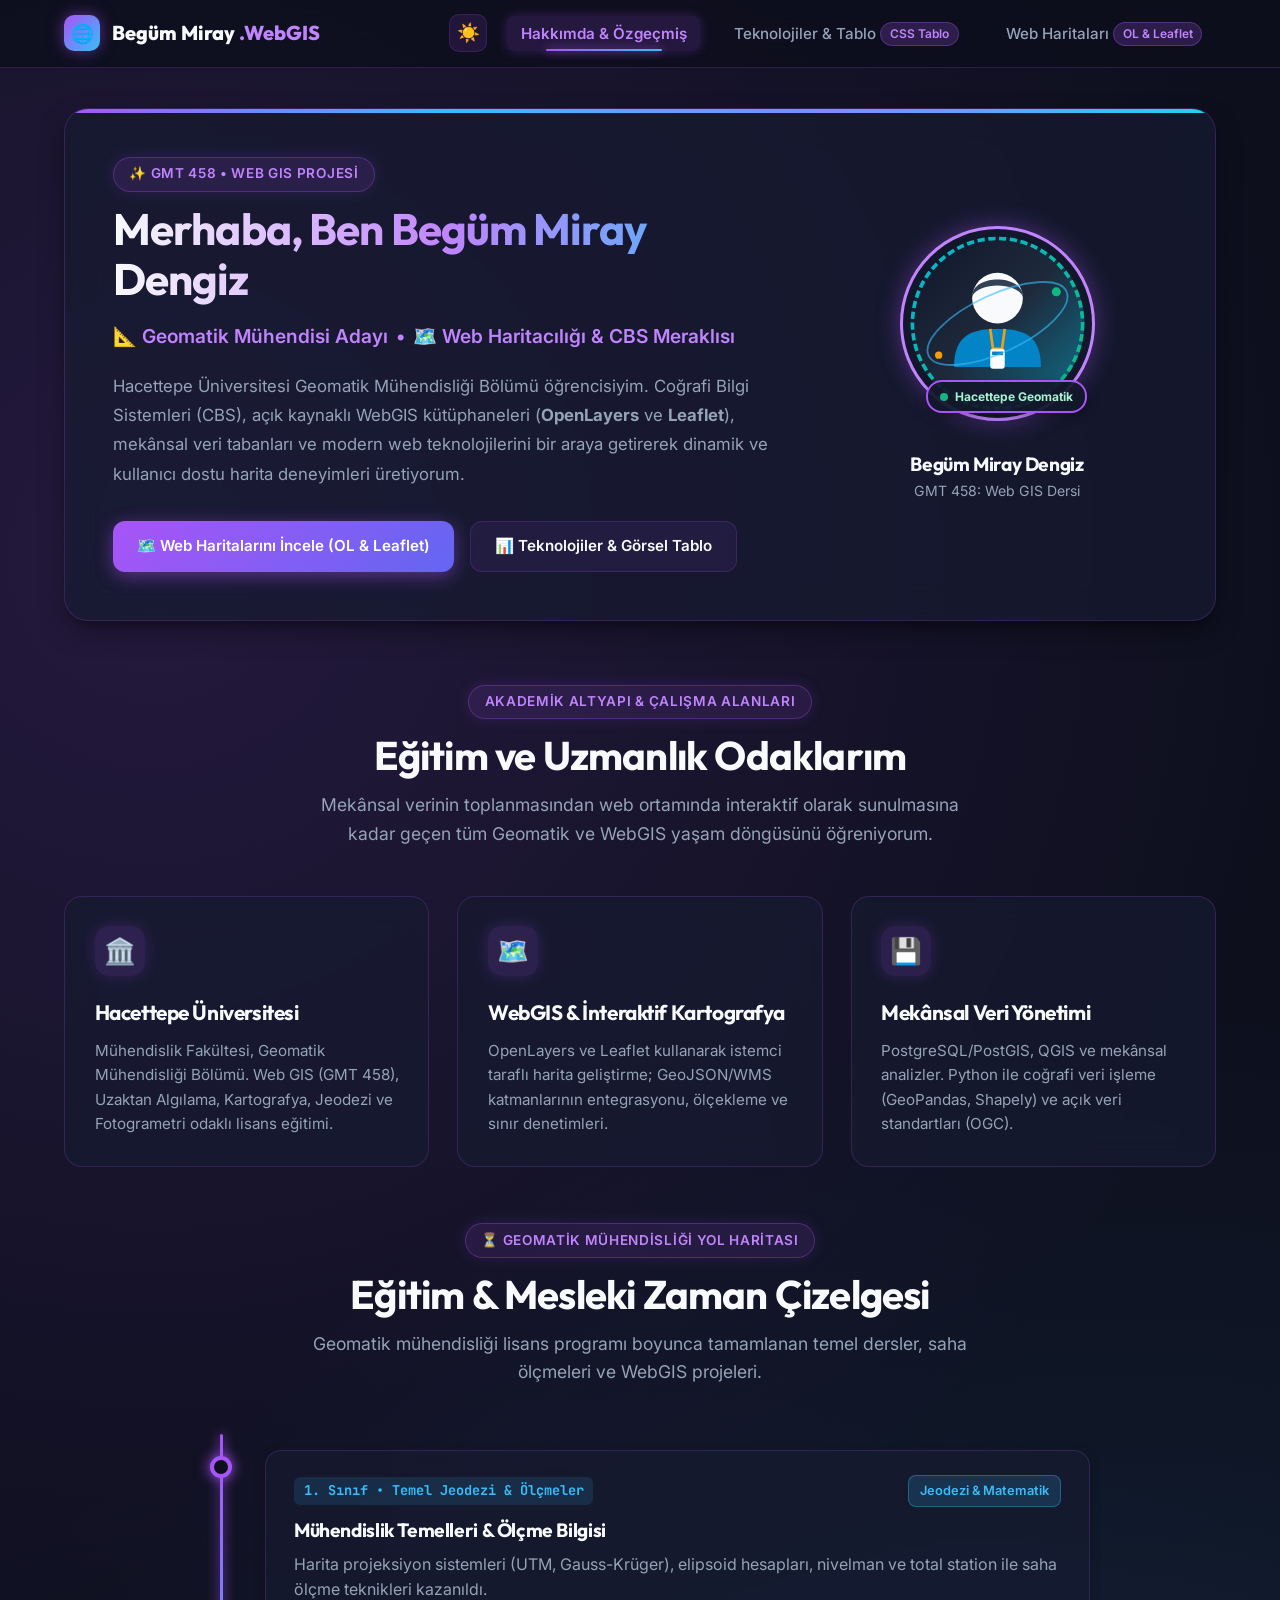
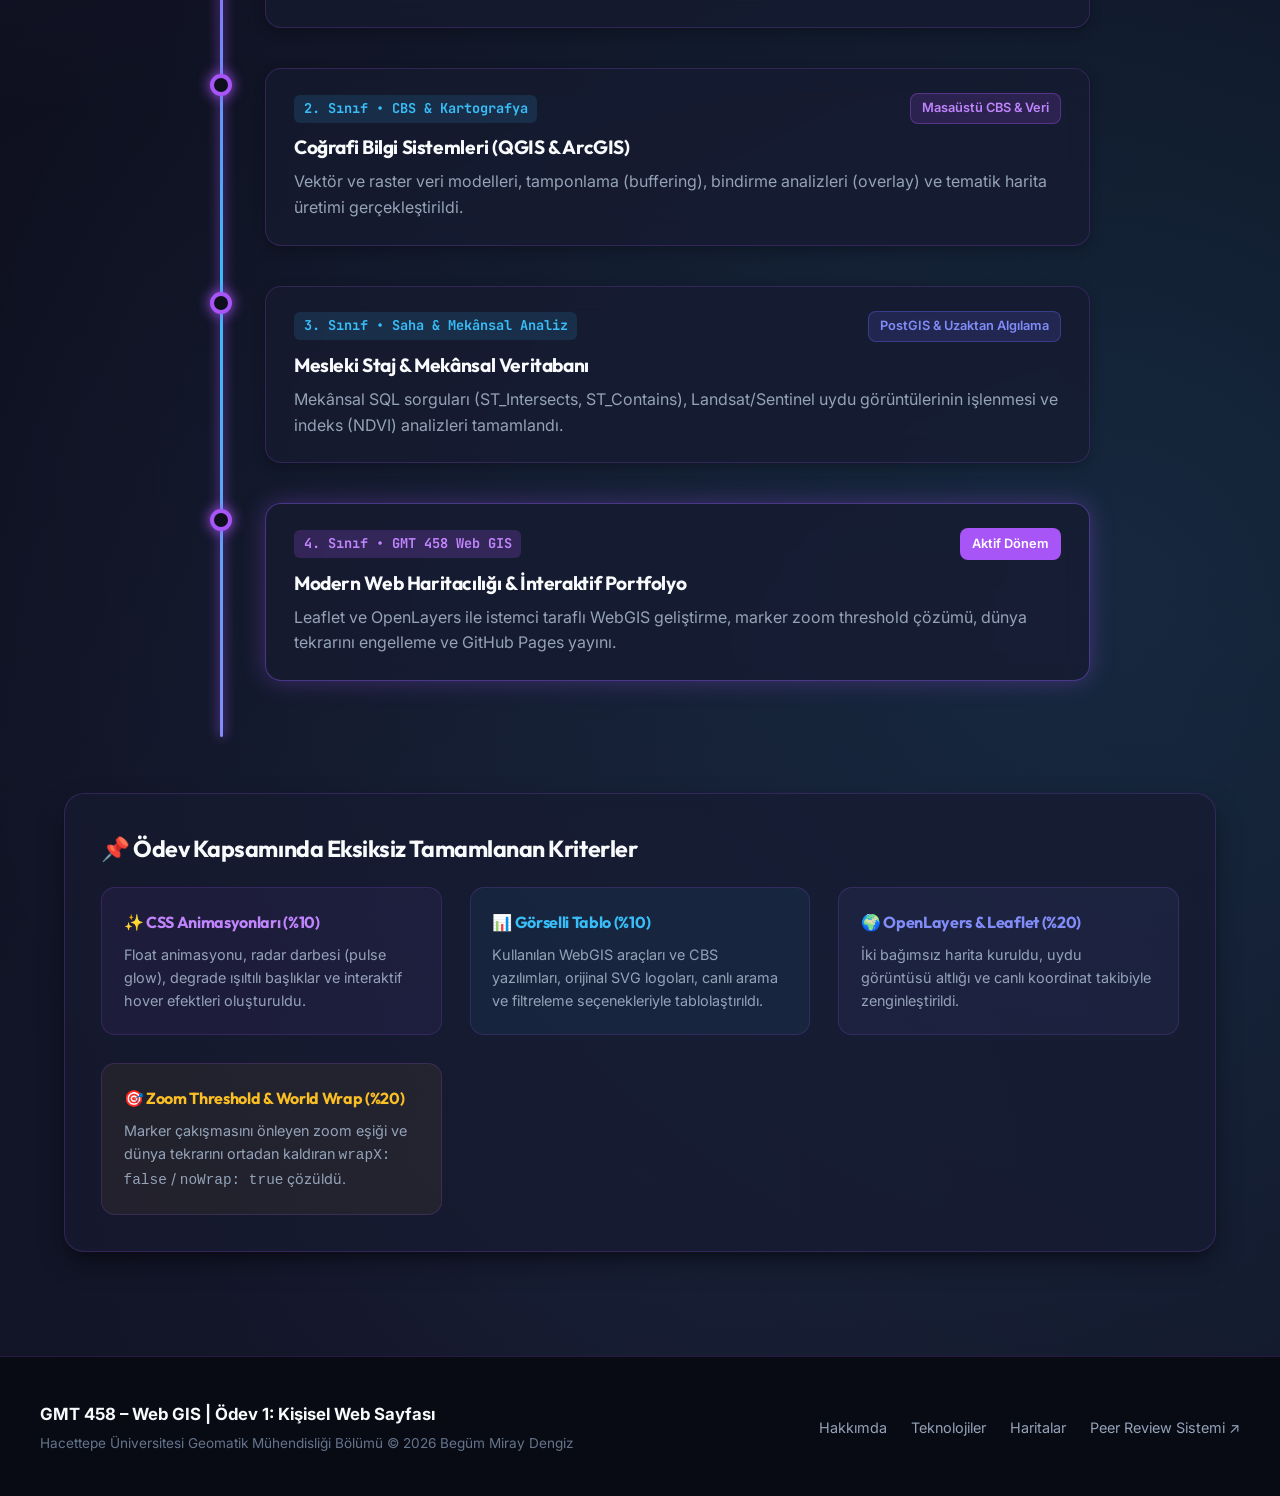
==== index.html @ be4db792 "feat: initialize WebGIS portfolio with personal background, Geomatics roadmap, and CSS design system" ====
<!DOCTYPE html>
<html lang="tr" data-theme="dark">
<head>
  <meta charset="UTF-8">
  <meta name="viewport" content="width=device-width, initial-scale=1.0">
  <title>Begüm Miray Dengiz | Web GIS & Geomatik Mühendisliği Portfolyosu</title>
  <meta name="description" content="GMT 458 Web GIS dersi için hazırlanmış kişisel web sayfası ve WebGIS portfolyosu. OpenLayers, Leaflet ve modern mekânsal teknolojiler.">
  <link rel="stylesheet" href="css/style.css">
  <link rel="icon" type="image/svg+xml" href="assets/images/avatar.svg">
</head>
<body>

  <!-- Site Navigation -->
  <header class="site-header">
    <div class="nav-container">
      <a href="index.html" class="brand-logo">
        <span class="brand-icon">🌐</span>
        <span>Begüm Miray <span style="color: var(--primary-light);">.WebGIS</span></span>
      </a>

      <div class="nav-right-cluster">
        <!-- Theme Toggle Button -->
        <button id="themeToggleBtn" class="theme-toggle-btn" aria-label="Temayı Değiştir" title="Temayı Değiştir">☀️</button>
        <button class="mobile-toggle" id="mobileToggle" aria-label="Menüyü Aç">☰</button>

        <ul class="nav-links" id="navLinks">
          <li><a href="index.html" class="nav-link active">Hakkımda & Özgeçmiş</a></li>
          <li><a href="technologies.html" class="nav-link">Teknolojiler & Tablo <span class="nav-badge">CSS Tablo</span></a></li>
          <li><a href="maps.html" class="nav-link">Web Haritaları <span class="nav-badge" style="background: rgba(168,85,247,0.2); color: var(--primary-light); border-color: rgba(168,85,247,0.35);">OL & Leaflet</span></a></li>
        </ul>
      </div>
    </div>
  </header>

  <!-- Main Content Area -->
  <main class="main-content">
    
    <!-- Hero Section (Background & Profile) -->
    <section class="hero-grid animate-fade-up">
      <div class="hero-text">
        <div class="section-badge">✨ GMT 458 • Web GIS Projesi</div>
        <h1 class="shimmer-text">Merhaba, Ben Begüm Miray Dengiz</h1>
        <div class="hero-role">
          <span>📐 Geomatik Mühendisi Adayı</span>
          <span>•</span>
          <span>🗺️ Web Haritacılığı & CBS Meraklısı</span>
        </div>
        <p class="hero-bio">
          Hacettepe Üniversitesi Geomatik Mühendisliği Bölümü öğrencisiyim. Coğrafi Bilgi Sistemleri (CBS), 
          açık kaynaklı WebGIS kütüphaneleri (<strong>OpenLayers</strong> ve <strong>Leaflet</strong>), mekânsal veri tabanları 
          ve modern web teknolojilerini bir araya getirerek dinamik ve kullanıcı dostu harita deneyimleri üretiyorum.
        </p>

        <div class="hero-actions">
          <a href="maps.html" class="btn btn-primary">
            <span>🗺️ Web Haritalarını İncele (OL & Leaflet)</span>
          </a>
          <a href="technologies.html" class="btn btn-secondary">
            <span>📊 Teknolojiler & Görsel Tablo</span>
          </a>
        </div>
      </div>

      <!-- Avatar with CSS animation glow -->
      <div class="hero-avatar-card">
        <div class="avatar-wrapper animate-float">
          <img src="assets/images/avatar.svg" alt="Begüm Miray Dengiz Avatar" class="avatar-img animate-pulse-glow">
          <div class="avatar-status-badge">
            <span class="status-dot"></span>
            <span>Hacettepe Geomatik</span>
          </div>
        </div>
        <h3 style="font-size: 1.2rem; margin-top: 0.5rem;">Begüm Miray Dengiz</h3>
        <p style="font-size: 0.88rem; color: var(--text-muted);">GMT 458: Web GIS Dersi</p>
      </div>
    </section>

    <!-- Education & Academic Background Section -->
    <section class="section-header">
      <div class="section-badge">Akademik Altyapı & Çalışma Alanları</div>
      <h2 class="section-title">Eğitim ve Uzmanlık Odaklarım</h2>
      <p class="section-desc">
        Mekânsal verinin toplanmasından web ortamında interaktif olarak sunulmasına kadar geçen tüm Geomatik ve WebGIS yaşam döngüsünü öğreniyorum.
      </p>
    </section>

    <div class="cards-grid">
      <article class="info-card">
        <div class="card-icon-box">🏛️</div>
        <h3>Hacettepe Üniversitesi</h3>
        <p>
          Mühendislik Fakültesi, Geomatik Mühendisliği Bölümü. Web GIS (GMT 458), Uzaktan Algılama, Kartografya, Jeodezi ve Fotogrametri odaklı lisans eğitimi.
        </p>
      </article>

      <article class="info-card">
        <div class="card-icon-box">🗺️</div>
        <h3>WebGIS & İnteraktif Kartografya</h3>
        <p>
          OpenLayers ve Leaflet kullanarak istemci taraflı harita geliştirme; GeoJSON/WMS katmanlarının entegrasyonu, ölçekleme ve sınır denetimleri.
        </p>
      </article>

      <article class="info-card">
        <div class="card-icon-box">💾</div>
        <h3>Mekânsal Veri Yönetimi</h3>
        <p>
          PostgreSQL/PostGIS, QGIS ve mekânsal analizler. Python ile coğrafi veri işleme (GeoPandas, Shapely) ve açık veri standartları (OGC).
        </p>
      </article>
    </div>

    <!-- GEOMATICS EDUCATION TIMELINE -->
    <section class="timeline-section">
      <div class="section-header">
        <div class="section-badge">⏳ Geomatik Mühendisliği Yol Haritası</div>
        <h2 class="section-title">Eğitim & Mesleki Zaman Çizelgesi</h2>
        <p class="section-desc">
          Geomatik mühendisliği lisans programı boyunca tamamlanan temel dersler, saha ölçmeleri ve WebGIS projeleri.
        </p>
      </div>

      <div class="timeline-container">
        
        <!-- Timeline Item 1 -->
        <div class="timeline-item">
          <div class="timeline-dot"></div>
          <div class="timeline-card">
            <div class="timeline-meta">
              <span class="timeline-year">1. Sınıf • Temel Jeodezi & Ölçmeler</span>
              <span class="table-badge badge-desktop">Jeodezi & Matematik</span>
            </div>
            <h3 class="timeline-title">Mühendislik Temelleri & Ölçme Bilgisi</h3>
            <p>
              Harita projeksiyon sistemleri (UTM, Gauss-Krüger), elipsoid hesapları, nivelman ve total station ile saha ölçme teknikleri kazanıldı.
            </p>
          </div>
        </div>

        <!-- Timeline Item 2 -->
        <div class="timeline-item">
          <div class="timeline-dot"></div>
          <div class="timeline-card">
            <div class="timeline-meta">
              <span class="timeline-year">2. Sınıf • CBS & Kartografya</span>
              <span class="table-badge badge-webgis">Masaüstü CBS & Veri</span>
            </div>
            <h3 class="timeline-title">Coğrafi Bilgi Sistemleri (QGIS & ArcGIS)</h3>
            <p>
              Vektör ve raster veri modelleri, tamponlama (buffering), bindirme analizleri (overlay) ve tematik harita üretimi gerçekleştirildi.
            </p>
          </div>
        </div>

        <!-- Timeline Item 3 -->
        <div class="timeline-item">
          <div class="timeline-dot"></div>
          <div class="timeline-card">
            <div class="timeline-meta">
              <span class="timeline-year">3. Sınıf • Saha & Mekânsal Analiz</span>
              <span class="table-badge badge-spatial-db">PostGIS & Uzaktan Algılama</span>
            </div>
            <h3 class="timeline-title">Mesleki Staj & Mekânsal Veritabanı</h3>
            <p>
              Mekânsal SQL sorguları (ST_Intersects, ST_Contains), Landsat/Sentinel uydu görüntülerinin işlenmesi ve indeks (NDVI) analizleri tamamlandı.
            </p>
          </div>
        </div>

        <!-- Timeline Item 4 -->
        <div class="timeline-item">
          <div class="timeline-dot"></div>
          <div class="timeline-card" style="border-color: var(--border-glow); box-shadow: var(--shadow-glow);">
            <div class="timeline-meta">
              <span class="timeline-year" style="color: var(--primary-light); background: rgba(168,85,247,0.2);">4. Sınıf • GMT 458 Web GIS</span>
              <span class="table-badge badge-webgis" style="background: var(--primary); color: #fff;">Aktif Dönem</span>
            </div>
            <h3 class="timeline-title">Modern Web Haritacılığı & İnteraktif Portfolyo</h3>
            <p>
              Leaflet ve OpenLayers ile istemci taraflı WebGIS geliştirme, marker zoom threshold çözümü, dünya tekrarını engelleme ve GitHub Pages yayını.
            </p>
          </div>
        </div>

      </div>
    </section>

    <!-- Highlights & Assignment Objectives Summary -->
    <section class="table-container" style="padding: 2.25rem;">
      <h3 style="font-size: 1.45rem; margin-bottom: 1.25rem; color: var(--text-main);">📌 Ödev Kapsamında Eksiksiz Tamamlanan Kriterler</h3>
      <div class="cards-grid" style="margin-bottom: 0;">
        <div style="background: rgba(168,85,247,0.06); padding: 1.35rem; border-radius: 14px; border: 1px solid var(--border-color);">
          <h4 style="color: var(--primary-light); margin-bottom: 0.5rem;">✨ CSS Animasyonları (%10)</h4>
          <p style="font-size: 0.9rem;">
            Float animasyonu, radar darbesi (pulse glow), degrade ışıltılı başlıklar ve interaktif hover efektleri oluşturuldu.
          </p>
        </div>
        <div style="background: rgba(56,189,248,0.06); padding: 1.35rem; border-radius: 14px; border: 1px solid var(--border-color);">
          <h4 style="color: var(--secondary); margin-bottom: 0.5rem;">📊 Görselli Tablo (%10)</h4>
          <p style="font-size: 0.9rem;">
            Kullanılan WebGIS araçları ve CBS yazılımları, orijinal SVG logoları, canlı arama ve filtreleme seçenekleriyle tablolaştırıldı.
          </p>
        </div>
        <div style="background: rgba(129,140,248,0.06); padding: 1.35rem; border-radius: 14px; border: 1px solid var(--border-color);">
          <h4 style="color: var(--accent); margin-bottom: 0.5rem;">🌍 OpenLayers & Leaflet (%20)</h4>
          <p style="font-size: 0.9rem;">
            İki bağımsız harita kuruldu, uydu görüntüsü altlığı ve canlı koordinat takibiyle zenginleştirildi.
          </p>
        </div>
        <div style="background: rgba(251,191,36,0.06); padding: 1.35rem; border-radius: 14px; border: 1px solid var(--border-color);">
          <h4 style="color: var(--warning); margin-bottom: 0.5rem;">🎯 Zoom Threshold & World Wrap (%20)</h4>
          <p style="font-size: 0.9rem;">
            Marker çakışmasını önleyen zoom eşiği ve dünya tekrarını ortadan kaldıran <code>wrapX: false</code> / <code>noWrap: true</code> çözüldü.
          </p>
        </div>
      </div>
    </section>

  </main>

  <!-- Site Footer -->
  <footer class="site-footer">
    <div class="footer-container">
      <div class="footer-left">
        <div class="footer-title">GMT 458 – Web GIS | Ödev 1: Kişisel Web Sayfası</div>
        <div class="footer-subtitle">Hacettepe Üniversitesi Geomatik Mühendisliği Bölümü © <span id="currentYear">2026</span> Begüm Miray Dengiz</div>
      </div>
      <ul class="footer-links">
        <li><a href="index.html">Hakkımda</a></li>
        <li><a href="technologies.html">Teknolojiler</a></li>
        <li><a href="maps.html">Haritalar</a></li>
        <li><a href="https://gmt458.hacettepe.edu.tr/" target="_blank" rel="noopener">Peer Review Sistemi ↗</a></li>
      </ul>
    </div>
  </footer>

  <script src="js/main.js"></script>
</body>
</html>
---- css/style.css ----
/* ==========================================================================
   GMT 458 - Web GIS Assignment 1: Personal Web Page
   Author: Begüm Miray Dengiz
   Theme: Vibrant Purple-Blue & Cyber Cartography (Light / Dark Theme)
   ========================================================================== */

@import url('https://fonts.googleapis.com/css2?family=Inter:wght@300;400;500;600;700&family=Outfit:wght@500;600;700;800&family=JetBrains+Mono:wght@400;500&display=swap');

:root {
  /* Default: Dark Theme with Vibrant Purple & Electric Blue */
  --bg-primary: #0d0f1d;
  --bg-secondary: #13172b;
  --bg-card: rgba(23, 27, 49, 0.72);
  --bg-card-hover: rgba(33, 40, 71, 0.85);
  --border-color: rgba(168, 85, 247, 0.18);
  --border-glow: rgba(139, 92, 246, 0.45);

  /* Primary Brand: Violet & Electric Blue Palette */
  --primary: #a855f7;        /* Vibrant Purple/Violet */
  --primary-hover: #9333ea;
  --primary-light: #c084fc;
  --secondary: #38bdf8;      /* Electric Sky Blue */
  --secondary-hover: #0ea5e9;
  --accent: #818cf8;         /* Indigo */
  --accent-cyan: #22d3ee;    /* Cyan */
  --warning: #fbbf24;        /* Amber */
  --danger: #f87171;         /* Coral */

  /* Text Colors */
  --text-main: #f8fafc;
  --text-muted: #94a3b8;
  --text-subtle: #64748b;

  /* Typography */
  --font-heading: 'Outfit', sans-serif;
  --font-body: 'Inter', sans-serif;
  --font-mono: 'JetBrains Mono', monospace;

  /* Shadows & Glassmorphism */
  --shadow-sm: 0 4px 12px rgba(0, 0, 0, 0.25);
  --shadow-md: 0 12px 30px -5px rgba(0, 0, 0, 0.45), 0 8px 10px -6px rgba(0, 0, 0, 0.3);
  --shadow-glow: 0 0 25px rgba(168, 85, 247, 0.3);
  --shadow-blue-glow: 0 0 25px rgba(56, 189, 248, 0.25);
  --glass-bg: rgba(19, 23, 43, 0.75);
  --glass-border: 1px solid rgba(168, 85, 247, 0.2);

  /* Transitions */
  --transition-fast: 0.2s ease;
  --transition-normal: 0.3s ease;
}

/* Light Theme Mode */
[data-theme="light"] {
  --bg-primary: #f5f3ff;
  --bg-secondary: #ede9fe;
  --bg-card: rgba(255, 255, 255, 0.85);
  --bg-card-hover: rgba(255, 255, 255, 0.98);
  --border-color: rgba(139, 92, 246, 0.2);
  --border-glow: rgba(139, 92, 246, 0.5);

  --primary: #7c3aed;
  --primary-hover: #6d28d9;
  --primary-light: #8b5cf6;
  --secondary: #0284c7;
  --accent: #4f46e5;
  --accent-cyan: #0891b2;

  --text-main: #1e1b4b;
  --text-muted: #475569;
  --text-subtle: #64748b;

  --shadow-sm: 0 4px 12px rgba(124, 58, 237, 0.08);
  --shadow-md: 0 12px 30px -5px rgba(124, 58, 237, 0.12);
  --shadow-glow: 0 0 20px rgba(124, 58, 237, 0.2);
  --glass-bg: rgba(255, 255, 255, 0.85);
  --glass-border: 1px solid rgba(139, 92, 246, 0.25);
}

/* Base Resets */
*, *::before, *::after {
  box-sizing: border-box;
  margin: 0;
  padding: 0;
}

html {
  scroll-behavior: smooth;
  font-size: 16px;
}

body {
  font-family: var(--font-body);
  background-color: var(--bg-primary);
  color: var(--text-main);
  line-height: 1.6;
  min-height: 100vh;
  display: flex;
  flex-direction: column;
  overflow-x: hidden;
  background-image: 
    radial-gradient(circle at 12% 18%, rgba(168, 85, 247, 0.15) 0%, transparent 42%),
    radial-gradient(circle at 88% 70%, rgba(56, 189, 248, 0.12) 0%, transparent 48%),
    radial-gradient(circle at 50% 90%, rgba(129, 140, 248, 0.08) 0%, transparent 50%);
  transition: background-color var(--transition-normal), color var(--transition-normal);
}

/* Typography Defaults */
h1, h2, h3, h4, h5, h6 {
  font-family: var(--font-heading);
  font-weight: 700;
  color: var(--text-main);
  letter-spacing: -0.02em;
}

p {
  color: var(--text-muted);
}

a {
  color: var(--primary);
  text-decoration: none;
  transition: color var(--transition-fast);
}

a:hover {
  color: var(--secondary);
}

/* ==========================================================================
   CSS ANIMATIONS (%10 Requirement)
   ========================================================================== */

@keyframes pulseGlow {
  0% {
    box-shadow: 0 0 0 0 rgba(168, 85, 247, 0.6);
  }
  70% {
    box-shadow: 0 0 0 18px rgba(168, 85, 247, 0);
  }
  100% {
    box-shadow: 0 0 0 0 rgba(168, 85, 247, 0);
  }
}

@keyframes floatSlow {
  0%, 100% {
    transform: translateY(0px) rotate(0deg);
  }
  50% {
    transform: translateY(-8px) rotate(0.5deg);
  }
}

@keyframes slideInUp {
  from {
    opacity: 0;
    transform: translateY(24px);
  }
  to {
    opacity: 1;
    transform: translateY(0);
  }
}

@keyframes shimmer {
  0% {
    background-position: -200% 0;
  }
  100% {
    background-position: 200% 0;
  }
}

@keyframes beaconPulse {
  0% {
    transform: scale(0.95);
    opacity: 0.95;
  }
  50% {
    transform: scale(1.2);
    opacity: 0.4;
  }
  100% {
    transform: scale(0.95);
    opacity: 0.95;
  }
}

@keyframes gradientShift {
  0% {
    background-position: 0% 50%;
  }
  50% {
    background-position: 100% 50%;
  }
  100% {
    background-position: 0% 50%;
  }
}

/* Animation Helper Classes */
.animate-float {
  animation: floatSlow 4.5s ease-in-out infinite;
}

.animate-pulse-glow {
  animation: pulseGlow 2.8s infinite;
}

.animate-fade-up {
  animation: slideInUp 0.7s cubic-bezier(0.16, 1, 0.3, 1) forwards;
}

.shimmer-text {
  background: linear-gradient(90deg, #f8fafc 0%, #c084fc 25%, #38bdf8 50%, #f8fafc 100%);
  background-size: 200% auto;
  color: transparent;
  -webkit-background-clip: text;
  background-clip: text;
  animation: shimmer 6s linear infinite;
}

[data-theme="light"] .shimmer-text {
  background: linear-gradient(90deg, #1e1b4b 0%, #7c3aed 35%, #0284c7 65%, #1e1b4b 100%);
  background-size: 200% auto;
  color: transparent;
  -webkit-background-clip: text;
  background-clip: text;
}

/* ==========================================================================
   Header & Navigation
   ========================================================================== */

.site-header {
  position: sticky;
  top: 0;
  z-index: 1000;
  background: rgba(13, 15, 29, 0.85);
  backdrop-filter: blur(14px);
  -webkit-backdrop-filter: blur(14px);
  border-bottom: var(--glass-border);
  transition: background var(--transition-normal);
}

[data-theme="light"] .site-header {
  background: rgba(245, 243, 255, 0.88);
}

.nav-container {
  max-width: 1200px;
  margin: 0 auto;
  padding: 0.9rem 1.5rem;
  display: flex;
  justify-content: space-between;
  align-items: center;
}

.brand-logo {
  display: flex;
  align-items: center;
  gap: 0.75rem;
  font-family: var(--font-heading);
  font-size: 1.25rem;
  font-weight: 800;
  color: var(--text-main);
}

.brand-icon {
  width: 36px;
  height: 36px;
  background: linear-gradient(135deg, var(--primary), var(--secondary));
  border-radius: 10px;
  display: flex;
  align-items: center;
  justify-content: center;
  box-shadow: 0 0 16px rgba(168, 85, 247, 0.5);
  font-size: 1.15rem;
}

.nav-right-cluster {
  display: flex;
  align-items: center;
  gap: 1.25rem;
}

.nav-links {
  display: flex;
  list-style: none;
  gap: 1.25rem;
  align-items: center;
}

.nav-link {
  position: relative;
  font-weight: 500;
  font-size: 0.95rem;
  color: var(--text-muted);
  padding: 0.5rem 0.85rem;
  border-radius: 8px;
  transition: all var(--transition-fast);
}

.nav-link:hover {
  color: var(--text-main);
  background: rgba(168, 85, 247, 0.1);
}

.nav-link.active {
  color: var(--primary-light);
  font-weight: 600;
  background: rgba(168, 85, 247, 0.15);
  box-shadow: 0 0 12px rgba(168, 85, 247, 0.25);
}

.nav-link.active::after {
  content: '';
  position: absolute;
  bottom: 0;
  left: 20%;
  width: 60%;
  height: 2px;
  background: linear-gradient(90deg, var(--primary), var(--secondary));
  border-radius: 2px;
  box-shadow: 0 0 10px var(--primary);
}

.nav-badge {
  font-size: 0.75rem;
  background: rgba(168, 85, 247, 0.2);
  color: var(--primary-light);
  border: 1px solid rgba(168, 85, 247, 0.35);
  padding: 0.2rem 0.55rem;
  border-radius: 12px;
  font-weight: 600;
}

/* Theme Toggle Button (Sun / Moon) */
.theme-toggle-btn {
  background: rgba(168, 85, 247, 0.12);
  border: 1px solid var(--border-color);
  color: var(--primary-light);
  width: 38px;
  height: 38px;
  border-radius: 10px;
  display: flex;
  align-items: center;
  justify-content: center;
  cursor: pointer;
  font-size: 1.15rem;
  transition: all var(--transition-fast);
}

.theme-toggle-btn:hover {
  transform: rotate(20deg) scale(1.08);
  background: rgba(168, 85, 247, 0.25);
  box-shadow: 0 0 15px rgba(168, 85, 247, 0.4);
}

/* Mobile Menu Toggle */
.mobile-toggle {
  display: none;
  background: none;
  border: none;
  color: var(--text-main);
  font-size: 1.5rem;
  cursor: pointer;
}

/* ==========================================================================
   Layout & Container Components
   ========================================================================== */

.main-content {
  flex: 1;
  max-width: 1200px;
  width: 100%;
  margin: 0 auto;
  padding: 2.5rem 1.5rem 4rem;
}

.section-header {
  text-align: center;
  margin-bottom: 3rem;
}

.section-badge {
  display: inline-flex;
  align-items: center;
  gap: 0.5rem;
  background: rgba(168, 85, 247, 0.12);
  color: var(--primary-light);
  border: 1px solid rgba(168, 85, 247, 0.3);
  padding: 0.35rem 0.95rem;
  border-radius: 20px;
  font-size: 0.85rem;
  font-weight: 600;
  text-transform: uppercase;
  letter-spacing: 0.05em;
  margin-bottom: 0.75rem;
  box-shadow: 0 0 15px rgba(168, 85, 247, 0.15);
}

.section-title {
  font-size: 2.5rem;
  margin-bottom: 0.75rem;
  line-height: 1.2;
}

.section-desc {
  font-size: 1.1rem;
  max-width: 680px;
  margin: 0 auto;
  color: var(--text-muted);
}

/* ==========================================================================
   Hero Section (Index / Background)
   ========================================================================== */

.hero-grid {
  display: grid;
  grid-template-columns: 1fr 340px;
  gap: 3rem;
  align-items: center;
  margin-bottom: 4rem;
  background: var(--bg-card);
  backdrop-filter: blur(18px);
  -webkit-backdrop-filter: blur(18px);
  border: var(--glass-border);
  border-radius: 24px;
  padding: 3rem;
  box-shadow: var(--shadow-md);
  position: relative;
  overflow: hidden;
}

.hero-grid::before {
  content: '';
  position: absolute;
  top: 0;
  left: 0;
  right: 0;
  height: 4px;
  background: linear-gradient(90deg, var(--primary), var(--secondary), var(--accent), var(--accent-cyan));
}

.hero-text h1 {
  font-size: 2.75rem;
  line-height: 1.15;
  margin-bottom: 1rem;
}

.hero-role {
  font-size: 1.2rem;
  color: var(--primary-light);
  font-weight: 600;
  margin-bottom: 1.25rem;
  display: flex;
  align-items: center;
  gap: 0.5rem;
  flex-wrap: wrap;
}

.hero-bio {
  font-size: 1.05rem;
  line-height: 1.75;
  color: var(--text-muted);
  margin-bottom: 2rem;
}

.hero-actions {
  display: flex;
  gap: 1rem;
  flex-wrap: wrap;
}

.btn {
  display: inline-flex;
  align-items: center;
  gap: 0.5rem;
  padding: 0.75rem 1.5rem;
  border-radius: 12px;
  font-weight: 600;
  font-size: 0.95rem;
  cursor: pointer;
  transition: all var(--transition-normal);
  border: none;
}

.btn-primary {
  background: linear-gradient(135deg, var(--primary), #6366f1);
  color: #ffffff;
  box-shadow: 0 4px 18px rgba(168, 85, 247, 0.45);
}

.btn-primary:hover {
  transform: translateY(-2px);
  box-shadow: 0 6px 25px rgba(168, 85, 247, 0.65);
  color: #ffffff;
}

.btn-secondary {
  background: rgba(168, 85, 247, 0.08);
  color: var(--text-main);
  border: 1px solid var(--border-color);
}

.btn-secondary:hover {
  background: rgba(168, 85, 247, 0.18);
  color: var(--text-main);
  border-color: var(--primary);
  transform: translateY(-2px);
  box-shadow: 0 4px 15px rgba(168, 85, 247, 0.2);
}

.hero-avatar-card {
  text-align: center;
  display: flex;
  flex-direction: column;
  align-items: center;
  justify-content: center;
  position: relative;
}

.avatar-wrapper {
  position: relative;
  width: 195px;
  height: 195px;
  margin-bottom: 1.25rem;
}

.avatar-img {
  width: 100%;
  height: 100%;
  border-radius: 50%;
  object-fit: cover;
  border: 3px solid var(--primary-light);
  padding: 4px;
  background: var(--bg-secondary);
  box-shadow: 0 0 25px rgba(168, 85, 247, 0.4);
}

.avatar-status-badge {
  position: absolute;
  bottom: 8px;
  right: 8px;
  background: rgba(19, 23, 43, 0.92);
  color: #a7f3d0;
  border: 2px solid var(--primary);
  padding: 0.3rem 0.75rem;
  border-radius: 16px;
  font-size: 0.75rem;
  font-weight: 700;
  display: flex;
  align-items: center;
  gap: 0.4rem;
  box-shadow: 0 4px 12px rgba(0, 0, 0, 0.3);
}

.status-dot {
  width: 8px;
  height: 8px;
  background: #10b981;
  border-radius: 50%;
  animation: beaconPulse 2s infinite;
}

/* ==========================================================================
   GEOMATICS ROADMAP & TIMELINE COMPONENT
   ========================================================================== */

.timeline-section {
  margin: 3.5rem 0;
}

.timeline-container {
  position: relative;
  max-width: 900px;
  margin: 2.5rem auto 0;
  padding: 1rem 0;
}

.timeline-container::before {
  content: '';
  position: absolute;
  top: 0;
  bottom: 0;
  left: 30px;
  width: 3px;
  background: linear-gradient(180deg, var(--primary), var(--secondary), var(--accent));
  border-radius: 3px;
  box-shadow: 0 0 12px var(--primary);
}

.timeline-item {
  position: relative;
  padding-left: 75px;
  margin-bottom: 2.5rem;
  transition: transform var(--transition-fast);
}

.timeline-item:hover {
  transform: translateX(4px);
}

.timeline-dot {
  position: absolute;
  left: 20px;
  top: 6px;
  width: 22px;
  height: 22px;
  border-radius: 50%;
  background: var(--bg-primary);
  border: 4px solid var(--primary);
  box-shadow: 0 0 14px var(--primary);
  z-index: 2;
  transition: all var(--transition-fast);
}

.timeline-item:hover .timeline-dot {
  background: var(--secondary);
  border-color: var(--primary-light);
  transform: scale(1.2);
}

.timeline-card {
  background: var(--bg-card);
  backdrop-filter: blur(12px);
  border: var(--glass-border);
  border-radius: 16px;
  padding: 1.5rem 1.75rem;
  box-shadow: var(--shadow-sm);
  transition: all var(--transition-normal);
}

.timeline-card:hover {
  border-color: var(--border-glow);
  box-shadow: var(--shadow-glow);
}

.timeline-meta {
  display: flex;
  justify-content: space-between;
  align-items: center;
  flex-wrap: wrap;
  gap: 0.5rem;
  margin-bottom: 0.5rem;
}

.timeline-year {
  font-family: var(--font-mono);
  font-size: 0.85rem;
  color: var(--secondary);
  font-weight: 700;
  background: rgba(56, 189, 248, 0.12);
  padding: 0.2rem 0.6rem;
  border-radius: 6px;
}

.timeline-title {
  font-size: 1.2rem;
  color: var(--text-main);
  margin-bottom: 0.4rem;
}

/* ==========================================================================
   Feature & Information Cards
   ========================================================================== */

.cards-grid {
  display: grid;
  grid-template-columns: repeat(auto-fit, minmax(320px, 1fr));
  gap: 1.75rem;
  margin-bottom: 3rem;
}

.info-card {
  background: var(--bg-card);
  backdrop-filter: blur(14px);
  border: var(--glass-border);
  border-radius: 18px;
  padding: 1.85rem;
  transition: all var(--transition-normal);
  position: relative;
}

.info-card:hover {
  transform: translateY(-5px);
  border-color: var(--border-glow);
  box-shadow: var(--shadow-glow);
}

.card-icon-box {
  width: 50px;
  height: 50px;
  border-radius: 14px;
  background: rgba(168, 85, 247, 0.15);
  color: var(--primary-light);
  display: flex;
  align-items: center;
  justify-content: center;
  font-size: 1.6rem;
  margin-bottom: 1.25rem;
  box-shadow: 0 0 15px rgba(168, 85, 247, 0.2);
}

.info-card h3 {
  font-size: 1.3rem;
  margin-bottom: 0.6rem;
}

.info-card p {
  font-size: 0.95rem;
  color: var(--text-muted);
}

/* ==========================================================================
   TABULAR INFORMATION WITH IMAGES (%10 Requirement)
   ========================================================================== */

.table-toolbar {
  padding: 1.25rem 1.75rem;
  background: rgba(19, 23, 43, 0.92);
  border-bottom: var(--border-color);
  display: flex;
  justify-content: space-between;
  align-items: center;
  flex-wrap: wrap;
  gap: 1rem;
}

[data-theme="light"] .table-toolbar {
  background: rgba(237, 233, 254, 0.9);
}

.search-box-wrapper {
  position: relative;
  flex: 1;
  max-width: 320px;
  min-width: 220px;
}

.search-input {
  width: 100%;
  padding: 0.6rem 1rem 0.6rem 2.5rem;
  background: rgba(13, 15, 29, 0.8);
  border: 1px solid var(--border-color);
  border-radius: 10px;
  color: var(--text-main);
  font-family: var(--font-body);
  font-size: 0.9rem;
  outline: none;
  transition: all var(--transition-fast);
}

[data-theme="light"] .search-input {
  background: #ffffff;
}

.search-input:focus {
  border-color: var(--primary);
  box-shadow: 0 0 15px rgba(168, 85, 247, 0.3);
}

.search-icon-pos {
  position: absolute;
  left: 0.85rem;
  top: 50%;
  transform: translateY(-50%);
  color: var(--text-subtle);
  pointer-events: none;
}

.filter-pills-group {
  display: flex;
  gap: 0.5rem;
  flex-wrap: wrap;
}

.filter-btn {
  background: rgba(168, 85, 247, 0.08);
  border: 1px solid var(--border-color);
  color: var(--text-muted);
  padding: 0.4rem 0.85rem;
  border-radius: 8px;
  font-size: 0.82rem;
  font-weight: 600;
  cursor: pointer;
  transition: all var(--transition-fast);
}

.filter-btn:hover, .filter-btn.active {
  background: var(--primary);
  color: #ffffff;
  border-color: var(--primary);
  box-shadow: 0 0 12px rgba(168, 85, 247, 0.35);
}

.table-container {
  background: var(--bg-card);
  border: var(--glass-border);
  border-radius: 20px;
  overflow: hidden;
  box-shadow: var(--shadow-md);
  margin-bottom: 2.5rem;
}

.table-responsive {
  width: 100%;
  overflow-x: auto;
  -webkit-overflow-scrolling: touch;
}

.custom-table {
  width: 100%;
  border-collapse: collapse;
  text-align: left;
}

.custom-table th {
  background: rgba(13, 15, 29, 0.95);
  color: var(--text-main);
  font-family: var(--font-heading);
  font-weight: 600;
  font-size: 0.9rem;
  text-transform: uppercase;
  letter-spacing: 0.05em;
  padding: 1rem 1.5rem;
  border-bottom: 2px solid var(--border-color);
  white-space: nowrap;
}

[data-theme="light"] .custom-table th {
  background: #ede9fe;
}

.custom-table td {
  padding: 1.1rem 1.5rem;
  border-bottom: 1px solid var(--border-color);
  font-size: 0.95rem;
  vertical-align: middle;
  transition: background var(--transition-fast);
}

.custom-table tbody tr {
  transition: all var(--transition-fast);
}

.custom-table tbody tr:hover {
  background: rgba(168, 85, 247, 0.07);
}

.custom-table tbody tr:last-child td {
  border-bottom: none;
}

/* Table Item Cell (Image + Name) */
.table-item-cell {
  display: flex;
  align-items: center;
  gap: 1rem;
}

.table-logo-wrapper {
  width: 46px;
  height: 46px;
  min-width: 46px;
  border-radius: 12px;
  background: #181c33;
  display: flex;
  align-items: center;
  justify-content: center;
  padding: 5px;
  border: 1px solid var(--border-color);
  box-shadow: var(--shadow-sm);
  transition: transform var(--transition-fast);
}

[data-theme="light"] .table-logo-wrapper {
  background: #ffffff;
}

.custom-table tr:hover .table-logo-wrapper {
  transform: scale(1.12);
  border-color: var(--primary);
  box-shadow: 0 0 14px rgba(168, 85, 247, 0.45);
}

.table-logo {
  width: 100%;
  height: 100%;
  object-fit: contain;
}

.tech-name {
  font-weight: 600;
  color: var(--text-main);
  display: block;
}

.tech-desc {
  font-size: 0.8rem;
  color: var(--text-subtle);
}

/* Table Category Badges */
.table-badge {
  display: inline-block;
  padding: 0.28rem 0.7rem;
  border-radius: 8px;
  font-size: 0.8rem;
  font-weight: 600;
}

.badge-webgis {
  background: rgba(168, 85, 247, 0.16);
  color: var(--primary-light);
  border: 1px solid rgba(168, 85, 247, 0.35);
}

.badge-desktop {
  background: rgba(56, 189, 248, 0.16);
  color: var(--secondary);
  border: 1px solid rgba(56, 189, 248, 0.35);
}

.badge-spatial-db {
  background: rgba(99, 102, 241, 0.16);
  color: #818cf8;
  border: 1px solid rgba(99, 102, 241, 0.35);
}

.badge-dev {
  background: rgba(251, 191, 36, 0.16);
  color: var(--warning);
  border: 1px solid rgba(251, 191, 36, 0.35);
}

/* Progress bar inside table */
.proficiency-bar-bg {
  width: 100%;
  max-width: 140px;
  height: 8px;
  background: rgba(255, 255, 255, 0.1);
  border-radius: 4px;
  overflow: hidden;
  position: relative;
}

[data-theme="light"] .proficiency-bar-bg {
  background: rgba(0, 0, 0, 0.08);
}

.proficiency-fill {
  height: 100%;
  background: linear-gradient(90deg, var(--primary), var(--secondary));
  border-radius: 4px;
  transition: width 1s ease-in-out;
}

/* ==========================================================================
   WEB MAPS SECTION (Enhanced with Satellite & Coordinates Tracker)
   ========================================================================== */

.map-showcase-grid {
  display: grid;
  grid-template-columns: 1fr;
  gap: 3.5rem;
  margin-bottom: 3.5rem;
}

.map-card {
  background: var(--bg-card);
  backdrop-filter: blur(16px);
  border: var(--glass-border);
  border-radius: 22px;
  overflow: hidden;
  box-shadow: var(--shadow-md);
  display: flex;
  flex-direction: column;
}

.map-card-header {
  padding: 1.5rem 1.85rem;
  background: rgba(19, 23, 43, 0.95);
  border-bottom: var(--border-color);
  display: flex;
  justify-content: space-between;
  align-items: center;
  flex-wrap: wrap;
  gap: 1rem;
}

[data-theme="light"] .map-card-header {
  background: rgba(237, 233, 254, 0.95);
}

.map-title-group {
  display: flex;
  align-items: center;
  gap: 1rem;
}

.map-lib-icon {
  width: 44px;
  height: 44px;
  border-radius: 12px;
  background: #181c33;
  padding: 5px;
  border: 1px solid var(--border-color);
}

[data-theme="light"] .map-lib-icon {
  background: #ffffff;
}

.map-card-title {
  font-size: 1.35rem;
  margin-bottom: 0.2rem;
}

.map-card-subtitle {
  font-size: 0.85rem;
  color: var(--text-muted);
}

/* The actual map viewport container */
.map-canvas-container {
  position: relative;
  width: 100%;
}

.map-canvas {
  width: 100%;
  height: 480px;
  background: #0f1322;
  position: relative;
  z-index: 10;
}

/* Floating Live Coordinates Tracker Badge */
.map-coords-badge {
  position: absolute;
  bottom: 14px;
  right: 14px;
  z-index: 500;
  background: rgba(13, 15, 29, 0.88);
  backdrop-filter: blur(8px);
  border: 1px solid var(--border-color);
  border-radius: 10px;
  padding: 0.4rem 0.8rem;
  font-family: var(--font-mono);
  font-size: 0.78rem;
  color: var(--secondary);
  pointer-events: none;
  box-shadow: 0 4px 12px rgba(0, 0, 0, 0.4);
}

/* Base Layer Selector Ribbon */
.map-layer-selector-bar {
  padding: 0.75rem 1.75rem;
  background: rgba(13, 15, 29, 0.95);
  border-bottom: var(--border-color);
  display: flex;
  align-items: center;
  gap: 1rem;
  flex-wrap: wrap;
}

[data-theme="light"] .map-layer-selector-bar {
  background: #ede9fe;
}

.layer-select-label {
  font-size: 0.85rem;
  font-weight: 600;
  color: var(--text-muted);
  display: flex;
  align-items: center;
  gap: 0.35rem;
}

.layer-radio-group {
  display: flex;
  gap: 0.5rem;
  flex-wrap: wrap;
}

.layer-pill-btn {
  background: rgba(255, 255, 255, 0.05);
  border: 1px solid var(--border-color);
  color: var(--text-muted);
  padding: 0.35rem 0.8rem;
  border-radius: 8px;
  font-size: 0.8rem;
  font-weight: 600;
  cursor: pointer;
  transition: all var(--transition-fast);
}

.layer-pill-btn:hover, .layer-pill-btn.active {
  background: var(--primary);
  color: #ffffff;
  border-color: var(--primary);
  box-shadow: 0 0 10px rgba(168, 85, 247, 0.4);
}

/* Map Interactive Control & Issue Solution Panel */
.map-controls-panel {
  padding: 1.25rem 1.85rem;
  background: rgba(19, 23, 43, 0.9);
  border-top: var(--border-color);
  display: flex;
  flex-wrap: wrap;
  gap: 1.5rem;
  justify-content: space-between;
  align-items: center;
}

[data-theme="light"] .map-controls-panel {
  background: rgba(245, 243, 255, 0.9);
}

.issue-indicator-group {
  display: flex;
  flex-wrap: wrap;
  gap: 1.25rem;
  align-items: center;
}

.issue-pill {
  background: rgba(255, 255, 255, 0.04);
  border: 1px solid var(--border-color);
  padding: 0.5rem 0.95rem;
  border-radius: 12px;
  font-size: 0.85rem;
  display: flex;
  align-items: center;
  gap: 0.5rem;
}

[data-theme="light"] .issue-pill {
  background: rgba(255, 255, 255, 0.7);
}

.issue-label {
  font-weight: 600;
  color: var(--text-main);
}

.issue-val {
  font-family: var(--font-mono);
  font-weight: 600;
  color: var(--secondary);
}

.issue-status-badge {
  font-size: 0.75rem;
  padding: 0.25rem 0.6rem;
  border-radius: 8px;
  font-weight: 700;
  text-transform: uppercase;
}

.status-active {
  background: rgba(16, 185, 129, 0.2);
  color: #34d399;
  border: 1px solid rgba(16, 185, 129, 0.4);
}

.status-inactive {
  background: rgba(248, 113, 113, 0.2);
  color: #f87171;
  border: 1px solid rgba(248, 113, 113, 0.4);
}

/* Interactive Action Buttons for testing the issues */
.map-actions {
  display: flex;
  gap: 0.75rem;
  flex-wrap: wrap;
}

.btn-sm {
  padding: 0.55rem 0.95rem;
  font-size: 0.85rem;
  border-radius: 10px;
}

/* Explanation Box for Grader/Peer-Reviewers */
.solution-explanation-box {
  margin: 1.25rem 1.85rem 1.85rem;
  background: rgba(168, 85, 247, 0.06);
  border: 1px solid rgba(168, 85, 247, 0.25);
  border-radius: 14px;
  padding: 1.35rem 1.65rem;
}

.solution-explanation-box h4 {
  color: var(--primary-light);
  font-size: 1.05rem;
  margin-bottom: 0.6rem;
  display: flex;
  align-items: center;
  gap: 0.5rem;
}

.solution-explanation-box p {
  font-size: 0.9rem;
  line-height: 1.65;
  color: var(--text-muted);
}

.code-snippet {
  background: rgba(0, 0, 0, 0.45);
  padding: 0.15rem 0.45rem;
  border-radius: 6px;
  font-family: var(--font-mono);
  font-size: 0.82rem;
  color: var(--secondary);
  border: 1px solid rgba(255, 255, 255, 0.08);
}

[data-theme="light"] .code-snippet {
  background: rgba(124, 58, 237, 0.08);
  color: var(--primary);
  border-color: rgba(124, 58, 237, 0.2);
}

/* OpenLayers Custom Popup Overlay */
.ol-popup {
  position: absolute;
  background-color: rgba(19, 23, 43, 0.95);
  backdrop-filter: blur(10px);
  box-shadow: 0 4px 25px rgba(0, 0, 0, 0.6);
  padding: 1.1rem 1.35rem;
  border-radius: 14px;
  border: 1px solid var(--border-glow);
  bottom: 14px;
  left: -50px;
  min-width: 230px;
  z-index: 1000;
}

[data-theme="light"] .ol-popup {
  background-color: rgba(255, 255, 255, 0.96);
}

.ol-popup-closer {
  text-decoration: none;
  position: absolute;
  top: 8px;
  right: 12px;
  color: var(--text-muted);
  font-size: 1.15rem;
  font-weight: bold;
}

.ol-popup-closer:hover {
  color: var(--primary-light);
}

/* ==========================================================================
   Footer
   ========================================================================== */

.site-footer {
  background: #090b14;
  border-top: var(--glass-border);
  padding: 2.75rem 1.5rem;
  margin-top: auto;
  transition: background var(--transition-normal);
}

[data-theme="light"] .site-footer {
  background: #ede9fe;
}

.footer-container {
  max-width: 1200px;
  margin: 0 auto;
  display: flex;
  justify-content: space-between;
  align-items: center;
  flex-wrap: wrap;
  gap: 1.5rem;
}

.footer-left {
  display: flex;
  flex-direction: column;
  gap: 0.3rem;
}

.footer-title {
  font-weight: 700;
  color: var(--text-main);
  font-size: 1.05rem;
}

.footer-subtitle {
  font-size: 0.85rem;
  color: var(--text-subtle);
}

.footer-links {
  display: flex;
  gap: 1.5rem;
  list-style: none;
}

.footer-links a {
  color: var(--text-muted);
  font-size: 0.9rem;
  display: flex;
  align-items: center;
  gap: 0.4rem;
}

.footer-links a:hover {
  color: var(--primary-light);
}

/* ==========================================================================
   Responsive Media Queries
   ========================================================================== */

@media (max-width: 900px) {
  .hero-grid {
    grid-template-columns: 1fr;
    text-align: center;
    padding: 2.25rem 1.75rem;
  }

  .hero-actions {
    justify-content: center;
  }

  .hero-role {
    justify-content: center;
  }

  .map-controls-panel {
    flex-direction: column;
    align-items: flex-start;
  }

  .timeline-container::before {
    left: 20px;
  }

  .timeline-dot {
    left: 10px;
  }

  .timeline-item {
    padding-left: 50px;
  }
}

@media (max-width: 768px) {
  .nav-links {
    display: none;
    position: absolute;
    top: 100%;
    left: 0;
    right: 0;
    background: rgba(13, 15, 29, 0.98);
    flex-direction: column;
    padding: 1.5rem;
    border-bottom: var(--glass-border);
    gap: 1rem;
  }

  [data-theme="light"] .nav-links {
    background: rgba(245, 243, 255, 0.98);
  }

  .nav-links.nav-active {
    display: flex;
  }

  .mobile-toggle {
    display: block;
  }

  .section-title {
    font-size: 2rem;
  }

  .map-canvas {
    height: 390px;
  }
}
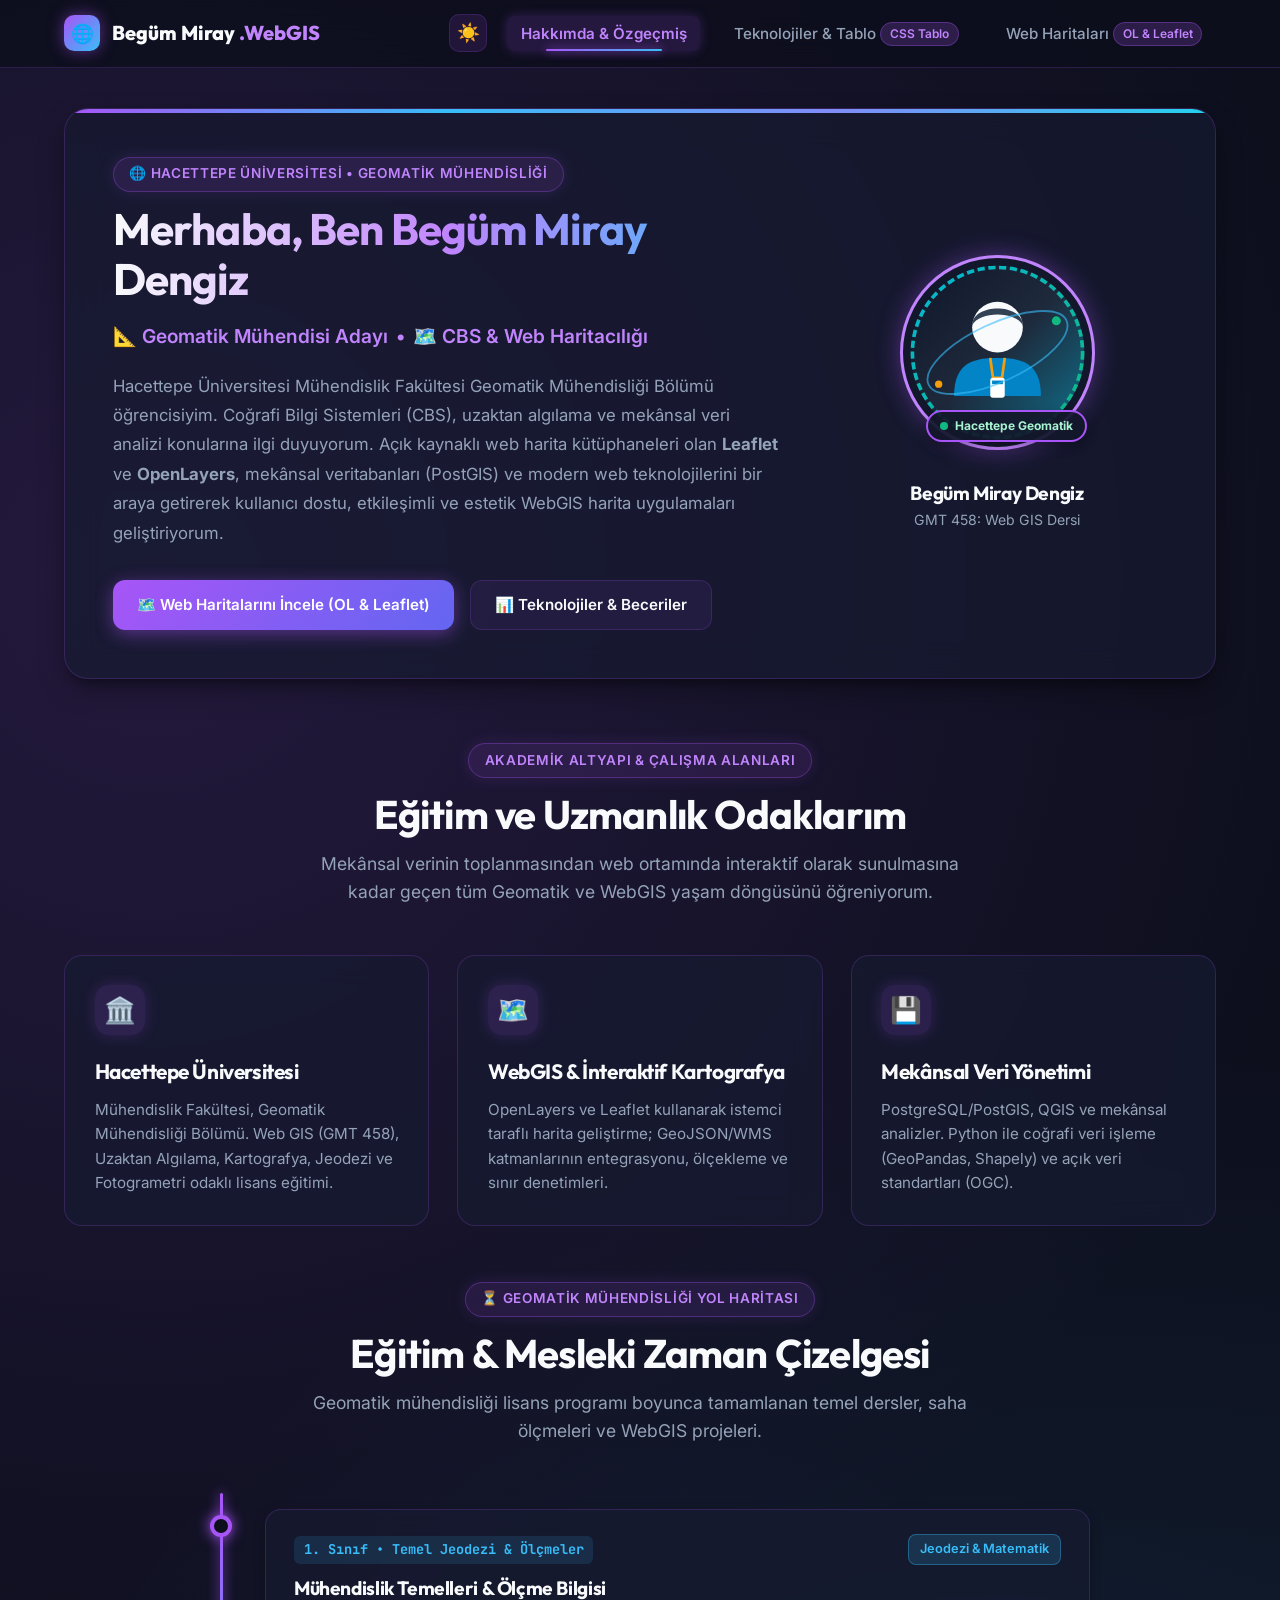
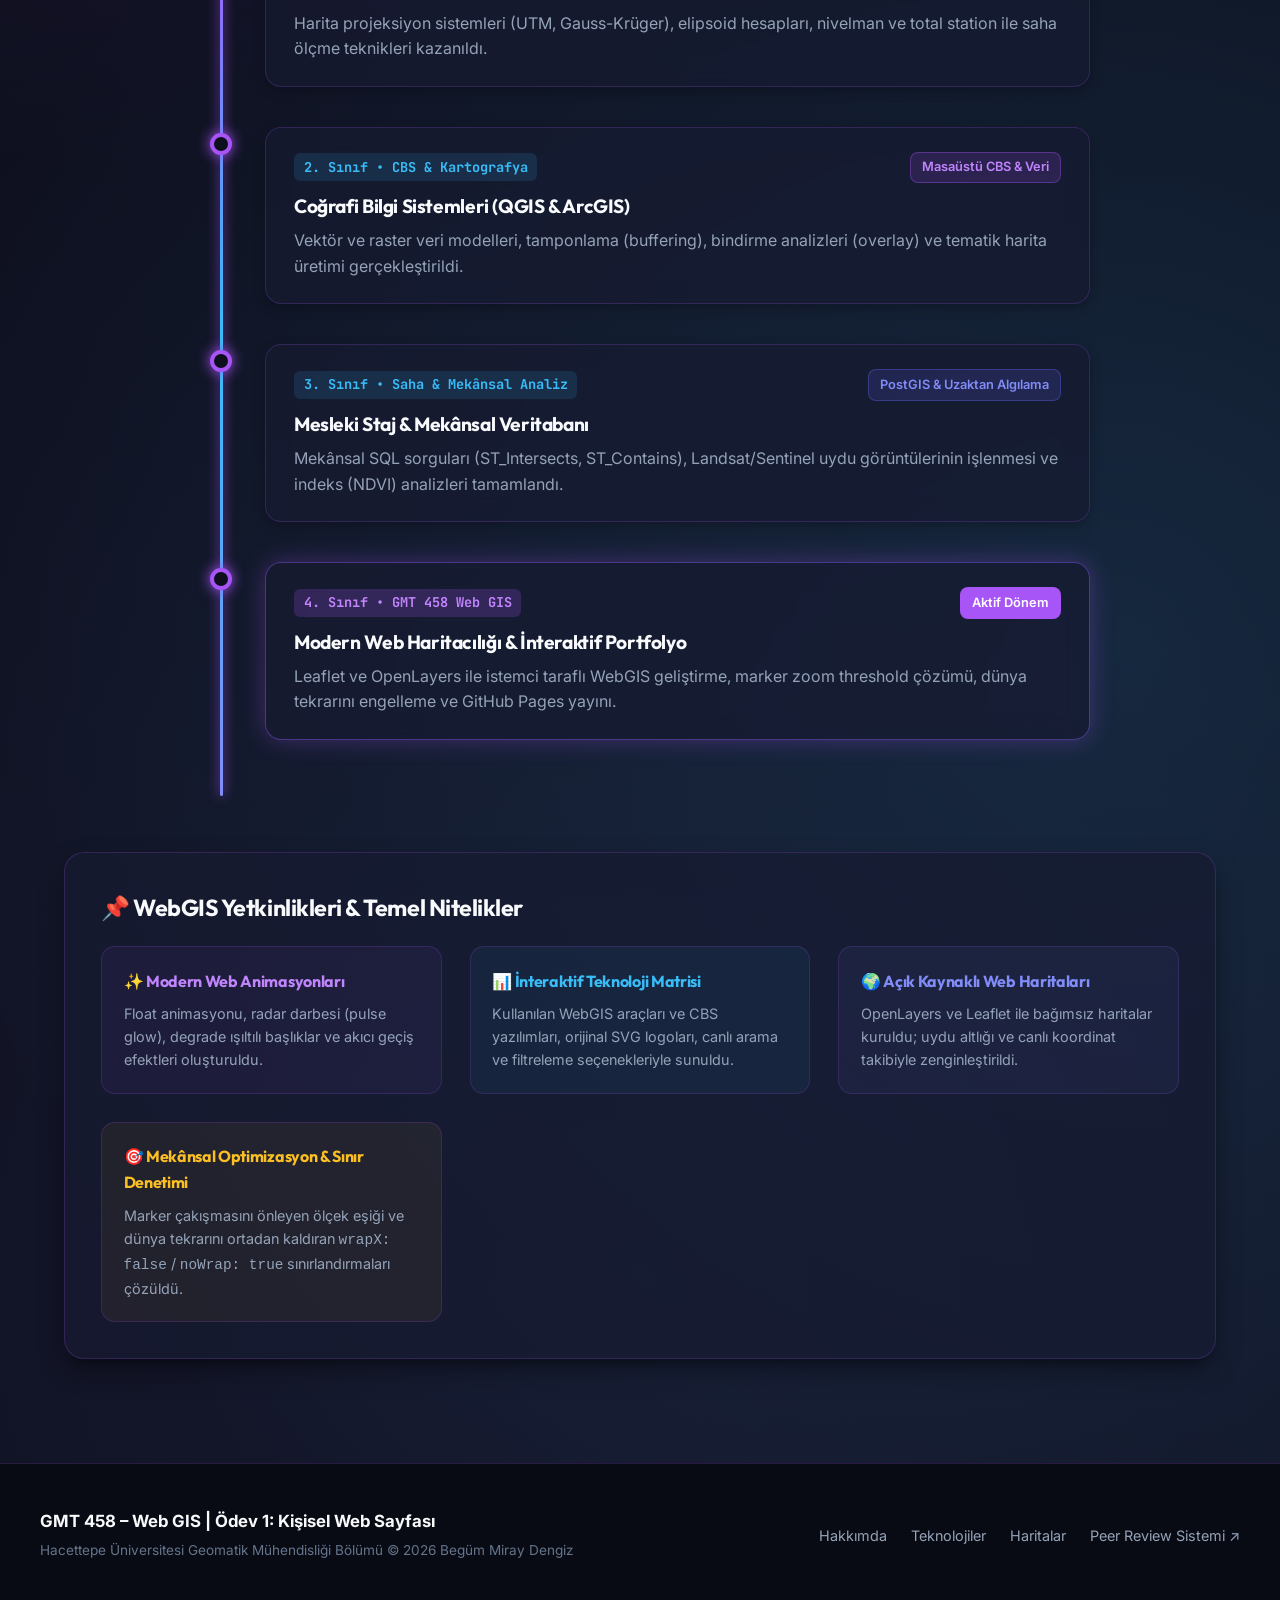
==== commit b7c8552b: "feat: add distance measurement ruler tool, refine biography, and polish UI copywriting - Implement i" ====
--- a/index.html
+++ b/index.html
@@ -38,17 +38,19 @@
     <!-- Hero Section (Background & Profile) -->
     <section class="hero-grid animate-fade-up">
       <div class="hero-text">
-        <div class="section-badge">✨ GMT 458 • Web GIS Projesi</div>
+        <div class="section-badge">🌐 Hacettepe Üniversitesi • Geomatik Mühendisliği</div>
         <h1 class="shimmer-text">Merhaba, Ben Begüm Miray Dengiz</h1>
         <div class="hero-role">
           <span>📐 Geomatik Mühendisi Adayı</span>
           <span>•</span>
-          <span>🗺️ Web Haritacılığı & CBS Meraklısı</span>
+          <span>🗺️ CBS & Web Haritacılığı</span>
         </div>
         <p class="hero-bio">
-          Hacettepe Üniversitesi Geomatik Mühendisliği Bölümü öğrencisiyim. Coğrafi Bilgi Sistemleri (CBS), 
-          açık kaynaklı WebGIS kütüphaneleri (<strong>OpenLayers</strong> ve <strong>Leaflet</strong>), mekânsal veri tabanları 
-          ve modern web teknolojilerini bir araya getirerek dinamik ve kullanıcı dostu harita deneyimleri üretiyorum.
+          Hacettepe Üniversitesi Mühendislik Fakültesi Geomatik Mühendisliği Bölümü öğrencisiyim. 
+          Coğrafi Bilgi Sistemleri (CBS), uzaktan algılama ve mekânsal veri analizi konularına ilgi duyuyorum. 
+          Açık kaynaklı web harita kütüphaneleri olan <strong>Leaflet</strong> ve <strong>OpenLayers</strong>, 
+          mekânsal veritabanları (PostGIS) ve modern web teknolojilerini bir araya getirerek 
+          kullanıcı dostu, etkileşimli ve estetik WebGIS harita uygulamaları geliştiriyorum.
         </p>
 
         <div class="hero-actions">
@@ -56,7 +58,7 @@
             <span>🗺️ Web Haritalarını İncele (OL & Leaflet)</span>
           </a>
           <a href="technologies.html" class="btn btn-secondary">
-            <span>📊 Teknolojiler & Görsel Tablo</span>
+            <span>📊 Teknolojiler & Beceriler</span>
           </a>
         </div>
       </div>
@@ -185,32 +187,32 @@
       </div>
     </section>
 
-    <!-- Highlights & Assignment Objectives Summary -->
+    <!-- Highlights & Core Competencies Section -->
     <section class="table-container" style="padding: 2.25rem;">
-      <h3 style="font-size: 1.45rem; margin-bottom: 1.25rem; color: var(--text-main);">📌 Ödev Kapsamında Eksiksiz Tamamlanan Kriterler</h3>
+      <h3 style="font-size: 1.45rem; margin-bottom: 1.25rem; color: var(--text-main);">📌 WebGIS Yetkinlikleri & Temel Nitelikler</h3>
       <div class="cards-grid" style="margin-bottom: 0;">
         <div style="background: rgba(168,85,247,0.06); padding: 1.35rem; border-radius: 14px; border: 1px solid var(--border-color);">
-          <h4 style="color: var(--primary-light); margin-bottom: 0.5rem;">✨ CSS Animasyonları (%10)</h4>
-          <p style="font-size: 0.9rem;">
-            Float animasyonu, radar darbesi (pulse glow), degrade ışıltılı başlıklar ve interaktif hover efektleri oluşturuldu.
+          <h4 style="color: var(--primary-light); margin-bottom: 0.5rem;">✨ Modern Web Animasyonları</h4>
+          <p style="font-size: 0.9rem;">
+            Float animasyonu, radar darbesi (pulse glow), degrade ışıltılı başlıklar ve akıcı geçiş efektleri oluşturuldu.
           </p>
         </div>
         <div style="background: rgba(56,189,248,0.06); padding: 1.35rem; border-radius: 14px; border: 1px solid var(--border-color);">
-          <h4 style="color: var(--secondary); margin-bottom: 0.5rem;">📊 Görselli Tablo (%10)</h4>
-          <p style="font-size: 0.9rem;">
-            Kullanılan WebGIS araçları ve CBS yazılımları, orijinal SVG logoları, canlı arama ve filtreleme seçenekleriyle tablolaştırıldı.
+          <h4 style="color: var(--secondary); margin-bottom: 0.5rem;">📊 İnteraktif Teknoloji Matrisi</h4>
+          <p style="font-size: 0.9rem;">
+            Kullanılan WebGIS araçları ve CBS yazılımları, orijinal SVG logoları, canlı arama ve filtreleme seçenekleriyle sunuldu.
           </p>
         </div>
         <div style="background: rgba(129,140,248,0.06); padding: 1.35rem; border-radius: 14px; border: 1px solid var(--border-color);">
-          <h4 style="color: var(--accent); margin-bottom: 0.5rem;">🌍 OpenLayers & Leaflet (%20)</h4>
-          <p style="font-size: 0.9rem;">
-            İki bağımsız harita kuruldu, uydu görüntüsü altlığı ve canlı koordinat takibiyle zenginleştirildi.
+          <h4 style="color: var(--accent); margin-bottom: 0.5rem;">🌍 Açık Kaynaklı Web Haritaları</h4>
+          <p style="font-size: 0.9rem;">
+            OpenLayers ve Leaflet ile bağımsız haritalar kuruldu; uydu altlığı ve canlı koordinat takibiyle zenginleştirildi.
           </p>
         </div>
         <div style="background: rgba(251,191,36,0.06); padding: 1.35rem; border-radius: 14px; border: 1px solid var(--border-color);">
-          <h4 style="color: var(--warning); margin-bottom: 0.5rem;">🎯 Zoom Threshold & World Wrap (%20)</h4>
-          <p style="font-size: 0.9rem;">
-            Marker çakışmasını önleyen zoom eşiği ve dünya tekrarını ortadan kaldıran <code>wrapX: false</code> / <code>noWrap: true</code> çözüldü.
+          <h4 style="color: var(--warning); margin-bottom: 0.5rem;">🎯 Mekânsal Optimizasyon & Sınır Denetimi</h4>
+          <p style="font-size: 0.9rem;">
+            Marker çakışmasını önleyen ölçek eşiği ve dünya tekrarını ortadan kaldıran <code>wrapX: false</code> / <code>noWrap: true</code> sınırlandırmaları çözüldü.
           </p>
         </div>
       </div>
--- a/css/style.css
+++ b/css/style.css
@@ -1057,6 +1057,40 @@
   box-shadow: 0 4px 12px rgba(0, 0, 0, 0.4);
 }
 
+/* Floating Distance Measurement Badge */
+.map-measure-badge {
+  position: absolute;
+  top: 14px;
+  left: 55px;
+  z-index: 500;
+  background: rgba(19, 23, 43, 0.92);
+  backdrop-filter: blur(10px);
+  border: 1.5px solid var(--primary);
+  border-radius: 12px;
+  padding: 0.5rem 1rem;
+  font-family: var(--font-body);
+  font-size: 0.85rem;
+  color: #ffffff;
+  display: flex;
+  align-items: center;
+  gap: 0.6rem;
+  box-shadow: 0 4px 20px rgba(168, 85, 247, 0.45);
+  animation: slideInUp 0.3s ease;
+}
+
+.map-measure-badge strong {
+  color: var(--secondary);
+  font-family: var(--font-mono);
+  font-size: 0.95rem;
+}
+
+.measure-active-btn {
+  background: var(--primary) !important;
+  color: #ffffff !important;
+  border-color: var(--primary-light) !important;
+  box-shadow: 0 0 15px rgba(168, 85, 247, 0.6) !important;
+}
+
 /* Base Layer Selector Ribbon */
 .map-layer-selector-bar {
   padding: 0.75rem 1.75rem;
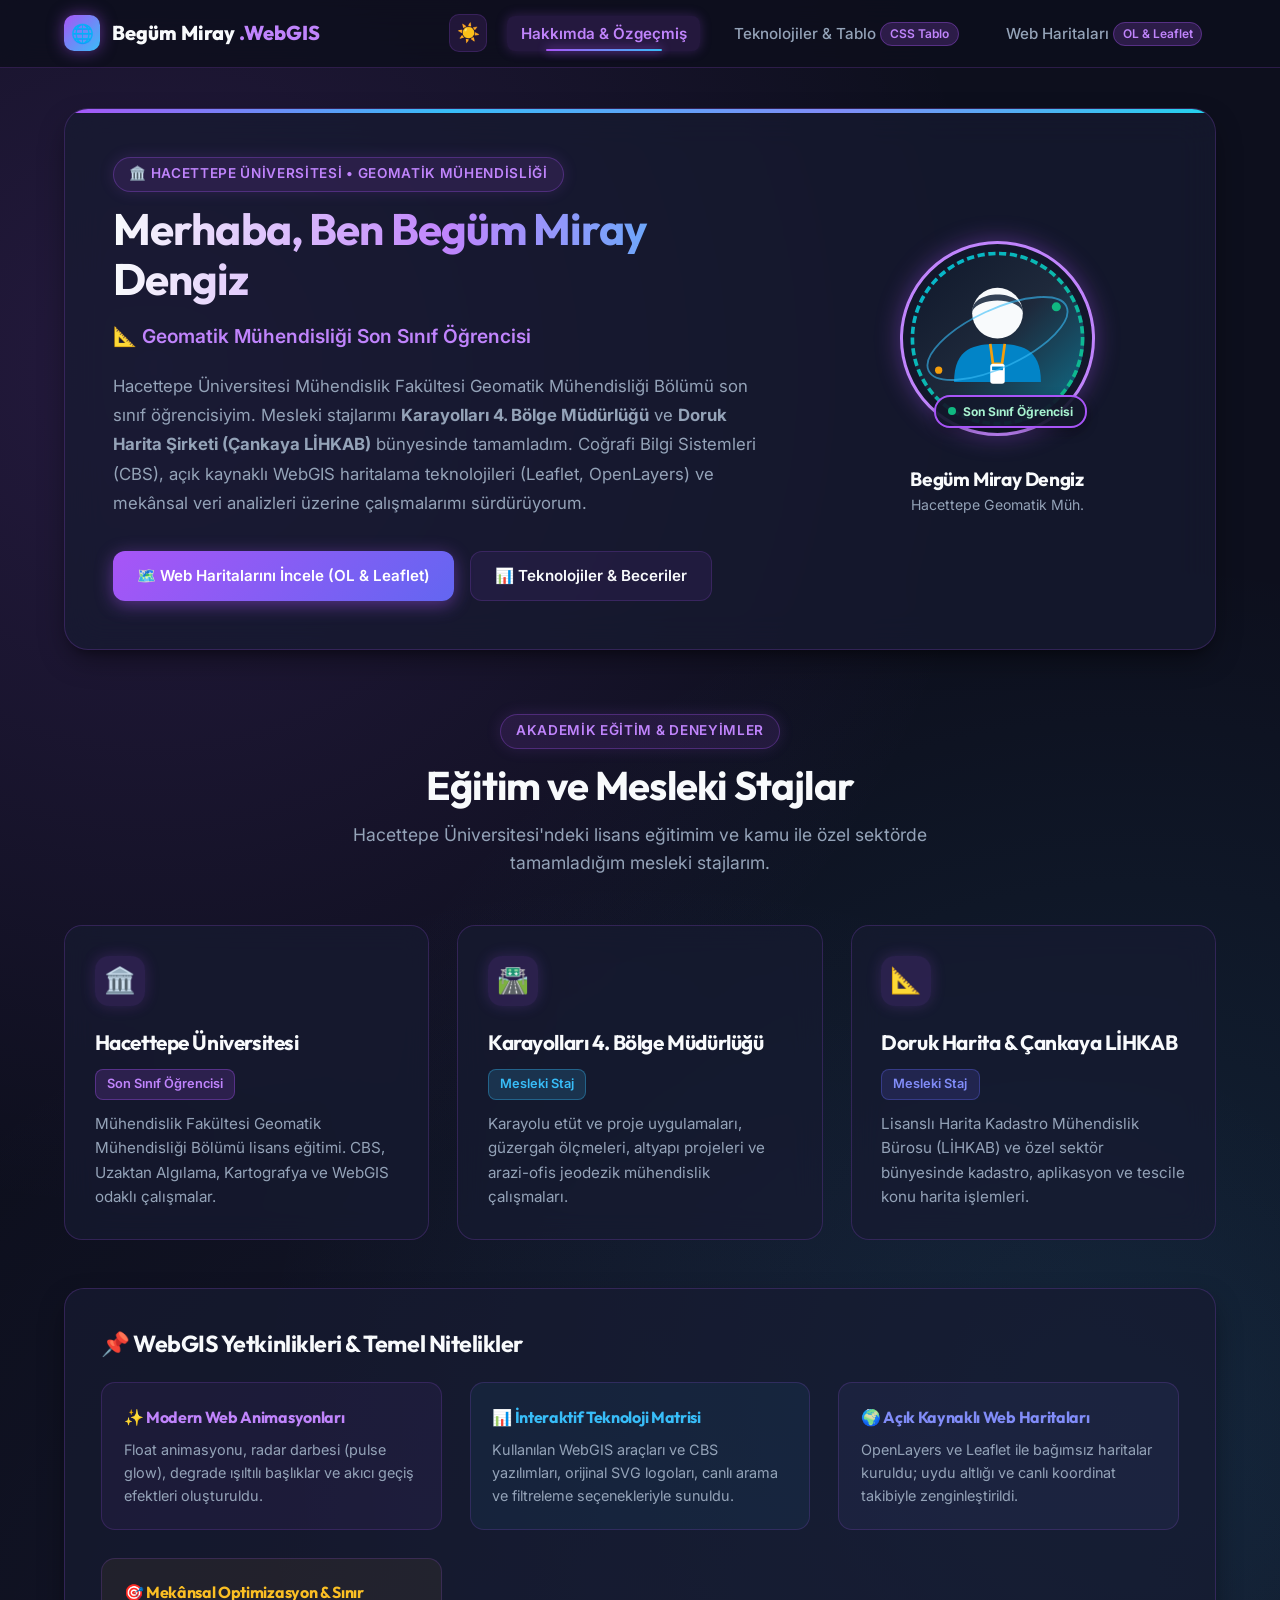
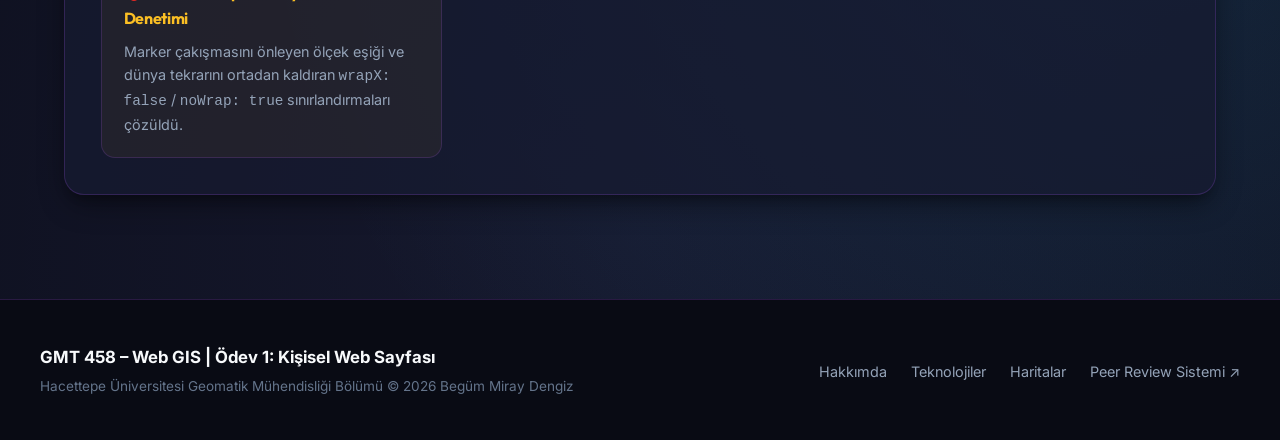
==== commit f7d50fe5: "feat: simplify bio and education section with real internship experiences - Update bio to reflect se" ====
--- a/index.html
+++ b/index.html
@@ -38,19 +38,16 @@
     <!-- Hero Section (Background & Profile) -->
     <section class="hero-grid animate-fade-up">
       <div class="hero-text">
-        <div class="section-badge">🌐 Hacettepe Üniversitesi • Geomatik Mühendisliği</div>
+        <div class="section-badge">🏛️ Hacettepe Üniversitesi • Geomatik Mühendisliği</div>
         <h1 class="shimmer-text">Merhaba, Ben Begüm Miray Dengiz</h1>
         <div class="hero-role">
-          <span>📐 Geomatik Mühendisi Adayı</span>
-          <span>•</span>
-          <span>🗺️ CBS & Web Haritacılığı</span>
+          <span>📐 Geomatik Mühendisliği Son Sınıf Öğrencisi</span>
         </div>
         <p class="hero-bio">
-          Hacettepe Üniversitesi Mühendislik Fakültesi Geomatik Mühendisliği Bölümü öğrencisiyim. 
-          Coğrafi Bilgi Sistemleri (CBS), uzaktan algılama ve mekânsal veri analizi konularına ilgi duyuyorum. 
-          Açık kaynaklı web harita kütüphaneleri olan <strong>Leaflet</strong> ve <strong>OpenLayers</strong>, 
-          mekânsal veritabanları (PostGIS) ve modern web teknolojilerini bir araya getirerek 
-          kullanıcı dostu, etkileşimli ve estetik WebGIS harita uygulamaları geliştiriyorum.
+          Hacettepe Üniversitesi Mühendislik Fakültesi Geomatik Mühendisliği Bölümü son sınıf öğrencisiyim. 
+          Mesleki stajlarımı <strong>Karayolları 4. Bölge Müdürlüğü</strong> ve <strong>Doruk Harita Şirketi (Çankaya LİHKAB)</strong> 
+          bünyesinde tamamladım. Coğrafi Bilgi Sistemleri (CBS), açık kaynaklı WebGIS haritalama teknolojileri 
+          (Leaflet, OpenLayers) ve mekânsal veri analizleri üzerine çalışmalarımı sürdürüyorum.
         </p>
 
         <div class="hero-actions">
@@ -69,20 +66,20 @@
           <img src="assets/images/avatar.svg" alt="Begüm Miray Dengiz Avatar" class="avatar-img animate-pulse-glow">
           <div class="avatar-status-badge">
             <span class="status-dot"></span>
-            <span>Hacettepe Geomatik</span>
+            <span>Son Sınıf Öğrencisi</span>
           </div>
         </div>
         <h3 style="font-size: 1.2rem; margin-top: 0.5rem;">Begüm Miray Dengiz</h3>
-        <p style="font-size: 0.88rem; color: var(--text-muted);">GMT 458: Web GIS Dersi</p>
+        <p style="font-size: 0.88rem; color: var(--text-muted);">Hacettepe Geomatik Müh.</p>
       </div>
     </section>
 
-    <!-- Education & Academic Background Section -->
+    <!-- Education & Internships Section (Clean & Simple) -->
     <section class="section-header">
-      <div class="section-badge">Akademik Altyapı & Çalışma Alanları</div>
-      <h2 class="section-title">Eğitim ve Uzmanlık Odaklarım</h2>
+      <div class="section-badge">Akademik Eğitim & Deneyimler</div>
+      <h2 class="section-title">Eğitim ve Mesleki Stajlar</h2>
       <p class="section-desc">
-        Mekânsal verinin toplanmasından web ortamında interaktif olarak sunulmasına kadar geçen tüm Geomatik ve WebGIS yaşam döngüsünü öğreniyorum.
+        Hacettepe Üniversitesi'ndeki lisans eğitimim ve kamu ile özel sektörde tamamladığım mesleki stajlarım.
       </p>
     </section>
 
@@ -90,102 +87,30 @@
       <article class="info-card">
         <div class="card-icon-box">🏛️</div>
         <h3>Hacettepe Üniversitesi</h3>
+        <span class="table-badge badge-webgis" style="margin-bottom: 0.75rem;">Son Sınıf Öğrencisi</span>
         <p>
-          Mühendislik Fakültesi, Geomatik Mühendisliği Bölümü. Web GIS (GMT 458), Uzaktan Algılama, Kartografya, Jeodezi ve Fotogrametri odaklı lisans eğitimi.
+          Mühendislik Fakültesi Geomatik Mühendisliği Bölümü lisans eğitimi. CBS, Uzaktan Algılama, Kartografya ve WebGIS odaklı çalışmalar.
         </p>
       </article>
 
       <article class="info-card">
-        <div class="card-icon-box">🗺️</div>
-        <h3>WebGIS & İnteraktif Kartografya</h3>
+        <div class="card-icon-box">🛣️</div>
+        <h3>Karayolları 4. Bölge Müdürlüğü</h3>
+        <span class="table-badge badge-desktop" style="margin-bottom: 0.75rem;">Mesleki Staj</span>
         <p>
-          OpenLayers ve Leaflet kullanarak istemci taraflı harita geliştirme; GeoJSON/WMS katmanlarının entegrasyonu, ölçekleme ve sınır denetimleri.
+          Karayolu etüt ve proje uygulamaları, güzergah ölçmeleri, altyapı projeleri ve arazi-ofis jeodezik mühendislik çalışmaları.
         </p>
       </article>
 
       <article class="info-card">
-        <div class="card-icon-box">💾</div>
-        <h3>Mekânsal Veri Yönetimi</h3>
+        <div class="card-icon-box">📐</div>
+        <h3>Doruk Harita & Çankaya LİHKAB</h3>
+        <span class="table-badge badge-spatial-db" style="margin-bottom: 0.75rem;">Mesleki Staj</span>
         <p>
-          PostgreSQL/PostGIS, QGIS ve mekânsal analizler. Python ile coğrafi veri işleme (GeoPandas, Shapely) ve açık veri standartları (OGC).
+          Lisanslı Harita Kadastro Mühendislik Bürosu (LİHKAB) ve özel sektör bünyesinde kadastro, aplikasyon ve tescile konu harita işlemleri.
         </p>
       </article>
     </div>
-
-    <!-- GEOMATICS EDUCATION TIMELINE -->
-    <section class="timeline-section">
-      <div class="section-header">
-        <div class="section-badge">⏳ Geomatik Mühendisliği Yol Haritası</div>
-        <h2 class="section-title">Eğitim & Mesleki Zaman Çizelgesi</h2>
-        <p class="section-desc">
-          Geomatik mühendisliği lisans programı boyunca tamamlanan temel dersler, saha ölçmeleri ve WebGIS projeleri.
-        </p>
-      </div>
-
-      <div class="timeline-container">
-        
-        <!-- Timeline Item 1 -->
-        <div class="timeline-item">
-          <div class="timeline-dot"></div>
-          <div class="timeline-card">
-            <div class="timeline-meta">
-              <span class="timeline-year">1. Sınıf • Temel Jeodezi & Ölçmeler</span>
-              <span class="table-badge badge-desktop">Jeodezi & Matematik</span>
-            </div>
-            <h3 class="timeline-title">Mühendislik Temelleri & Ölçme Bilgisi</h3>
-            <p>
-              Harita projeksiyon sistemleri (UTM, Gauss-Krüger), elipsoid hesapları, nivelman ve total station ile saha ölçme teknikleri kazanıldı.
-            </p>
-          </div>
-        </div>
-
-        <!-- Timeline Item 2 -->
-        <div class="timeline-item">
-          <div class="timeline-dot"></div>
-          <div class="timeline-card">
-            <div class="timeline-meta">
-              <span class="timeline-year">2. Sınıf • CBS & Kartografya</span>
-              <span class="table-badge badge-webgis">Masaüstü CBS & Veri</span>
-            </div>
-            <h3 class="timeline-title">Coğrafi Bilgi Sistemleri (QGIS & ArcGIS)</h3>
-            <p>
-              Vektör ve raster veri modelleri, tamponlama (buffering), bindirme analizleri (overlay) ve tematik harita üretimi gerçekleştirildi.
-            </p>
-          </div>
-        </div>
-
-        <!-- Timeline Item 3 -->
-        <div class="timeline-item">
-          <div class="timeline-dot"></div>
-          <div class="timeline-card">
-            <div class="timeline-meta">
-              <span class="timeline-year">3. Sınıf • Saha & Mekânsal Analiz</span>
-              <span class="table-badge badge-spatial-db">PostGIS & Uzaktan Algılama</span>
-            </div>
-            <h3 class="timeline-title">Mesleki Staj & Mekânsal Veritabanı</h3>
-            <p>
-              Mekânsal SQL sorguları (ST_Intersects, ST_Contains), Landsat/Sentinel uydu görüntülerinin işlenmesi ve indeks (NDVI) analizleri tamamlandı.
-            </p>
-          </div>
-        </div>
-
-        <!-- Timeline Item 4 -->
-        <div class="timeline-item">
-          <div class="timeline-dot"></div>
-          <div class="timeline-card" style="border-color: var(--border-glow); box-shadow: var(--shadow-glow);">
-            <div class="timeline-meta">
-              <span class="timeline-year" style="color: var(--primary-light); background: rgba(168,85,247,0.2);">4. Sınıf • GMT 458 Web GIS</span>
-              <span class="table-badge badge-webgis" style="background: var(--primary); color: #fff;">Aktif Dönem</span>
-            </div>
-            <h3 class="timeline-title">Modern Web Haritacılığı & İnteraktif Portfolyo</h3>
-            <p>
-              Leaflet ve OpenLayers ile istemci taraflı WebGIS geliştirme, marker zoom threshold çözümü, dünya tekrarını engelleme ve GitHub Pages yayını.
-            </p>
-          </div>
-        </div>
-
-      </div>
-    </section>
 
     <!-- Highlights & Core Competencies Section -->
     <section class="table-container" style="padding: 2.25rem;">
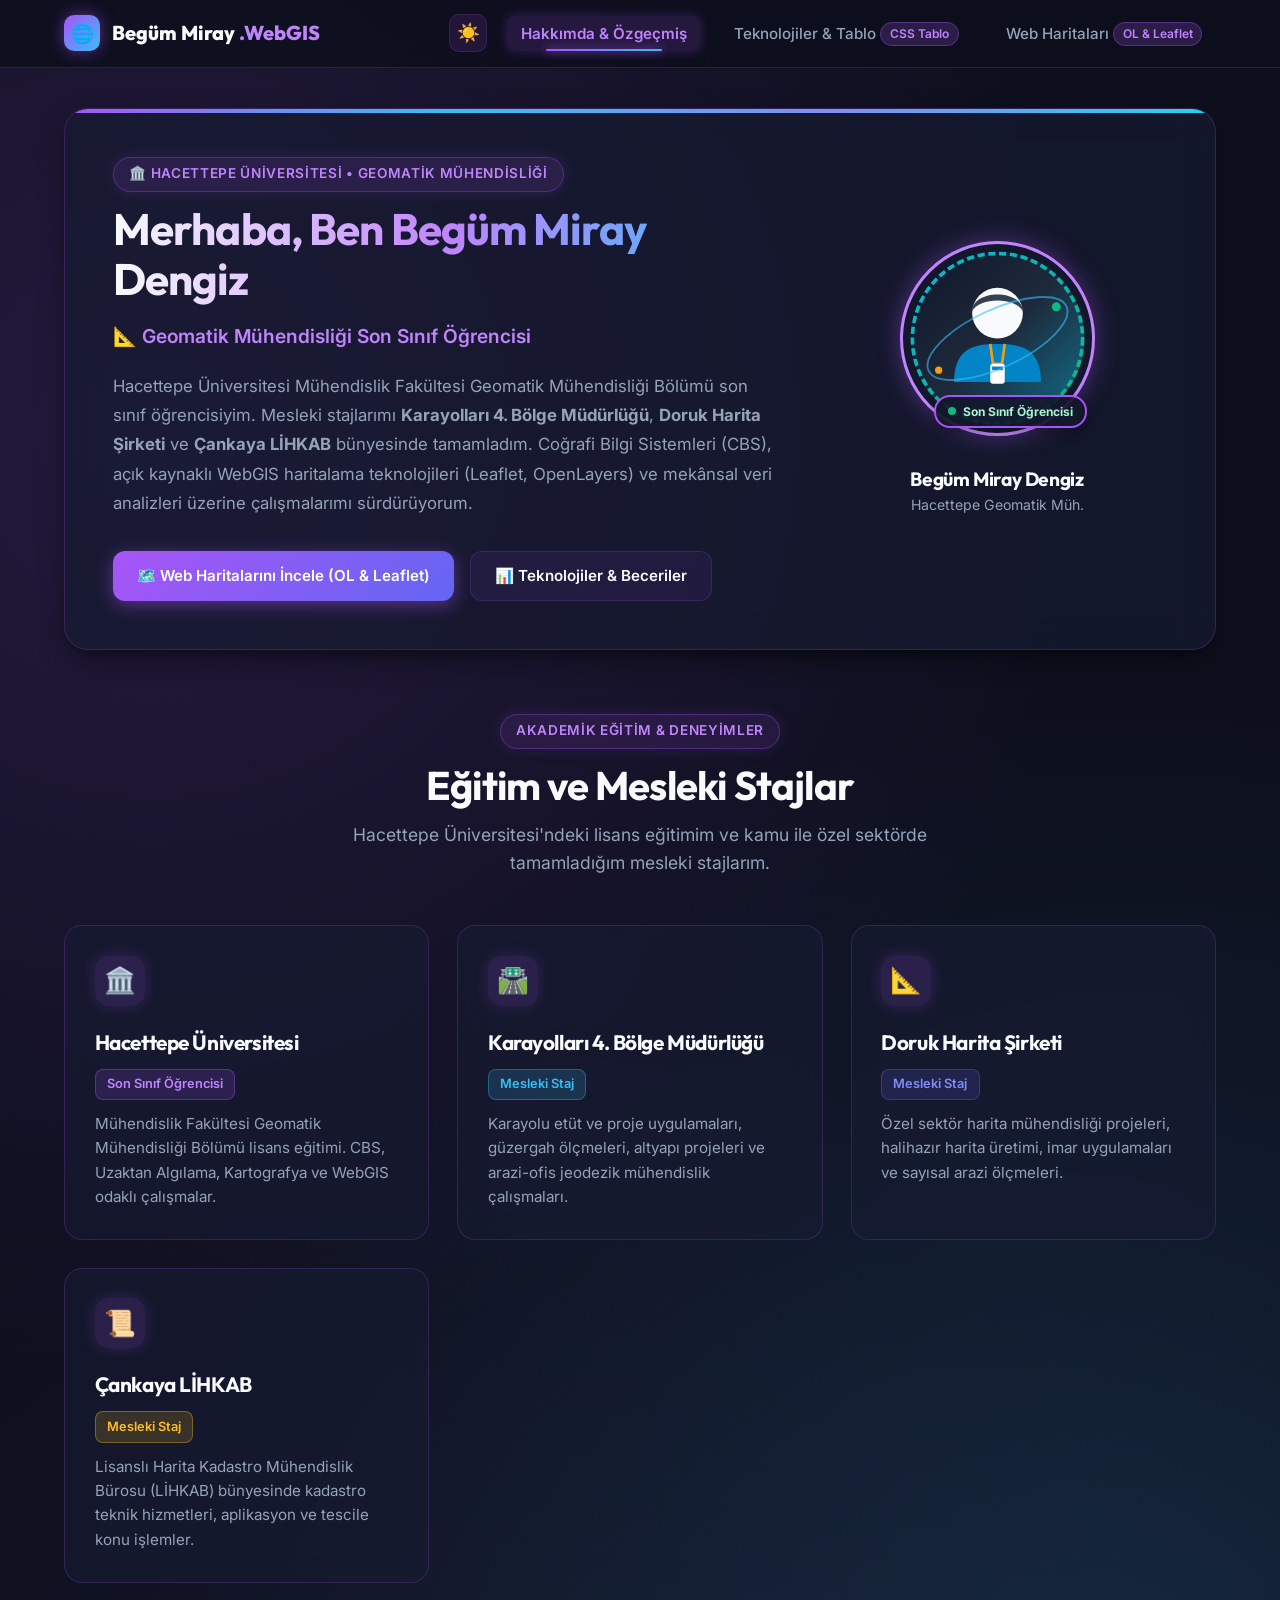
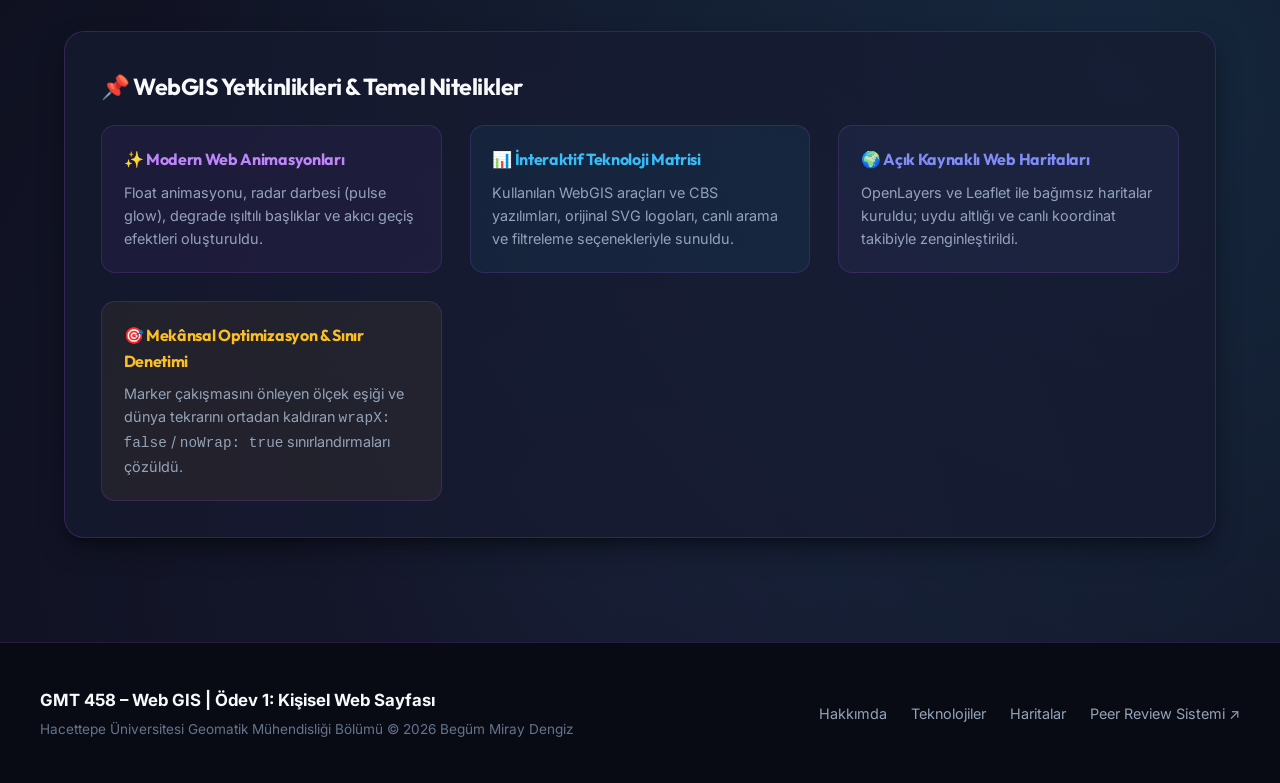
==== commit 2e86aebb: "feat: separate Doruk Harita and Çankaya LİHKAB as distinct internship organizations" ====
--- a/index.html
+++ b/index.html
@@ -45,9 +45,9 @@
         </div>
         <p class="hero-bio">
           Hacettepe Üniversitesi Mühendislik Fakültesi Geomatik Mühendisliği Bölümü son sınıf öğrencisiyim. 
-          Mesleki stajlarımı <strong>Karayolları 4. Bölge Müdürlüğü</strong> ve <strong>Doruk Harita Şirketi (Çankaya LİHKAB)</strong> 
-          bünyesinde tamamladım. Coğrafi Bilgi Sistemleri (CBS), açık kaynaklı WebGIS haritalama teknolojileri 
-          (Leaflet, OpenLayers) ve mekânsal veri analizleri üzerine çalışmalarımı sürdürüyorum.
+          Mesleki stajlarımı <strong>Karayolları 4. Bölge Müdürlüğü</strong>, <strong>Doruk Harita Şirketi</strong> 
+          ve <strong>Çankaya LİHKAB</strong> bünyesinde tamamladım. Coğrafi Bilgi Sistemleri (CBS), açık kaynaklı WebGIS 
+          haritalama teknolojileri (Leaflet, OpenLayers) ve mekânsal veri analizleri üzerine çalışmalarımı sürdürüyorum.
         </p>
 
         <div class="hero-actions">
@@ -104,10 +104,19 @@
 
       <article class="info-card">
         <div class="card-icon-box">📐</div>
-        <h3>Doruk Harita & Çankaya LİHKAB</h3>
+        <h3>Doruk Harita Şirketi</h3>
         <span class="table-badge badge-spatial-db" style="margin-bottom: 0.75rem;">Mesleki Staj</span>
         <p>
-          Lisanslı Harita Kadastro Mühendislik Bürosu (LİHKAB) ve özel sektör bünyesinde kadastro, aplikasyon ve tescile konu harita işlemleri.
+          Özel sektör harita mühendisliği projeleri, halihazır harita üretimi, imar uygulamaları ve sayısal arazi ölçmeleri.
+        </p>
+      </article>
+
+      <article class="info-card">
+        <div class="card-icon-box">📜</div>
+        <h3>Çankaya LİHKAB</h3>
+        <span class="table-badge badge-dev" style="margin-bottom: 0.75rem;">Mesleki Staj</span>
+        <p>
+          Lisanslı Harita Kadastro Mühendislik Bürosu (LİHKAB) bünyesinde kadastro teknik hizmetleri, aplikasyon ve tescile konu işlemler.
         </p>
       </article>
     </div>
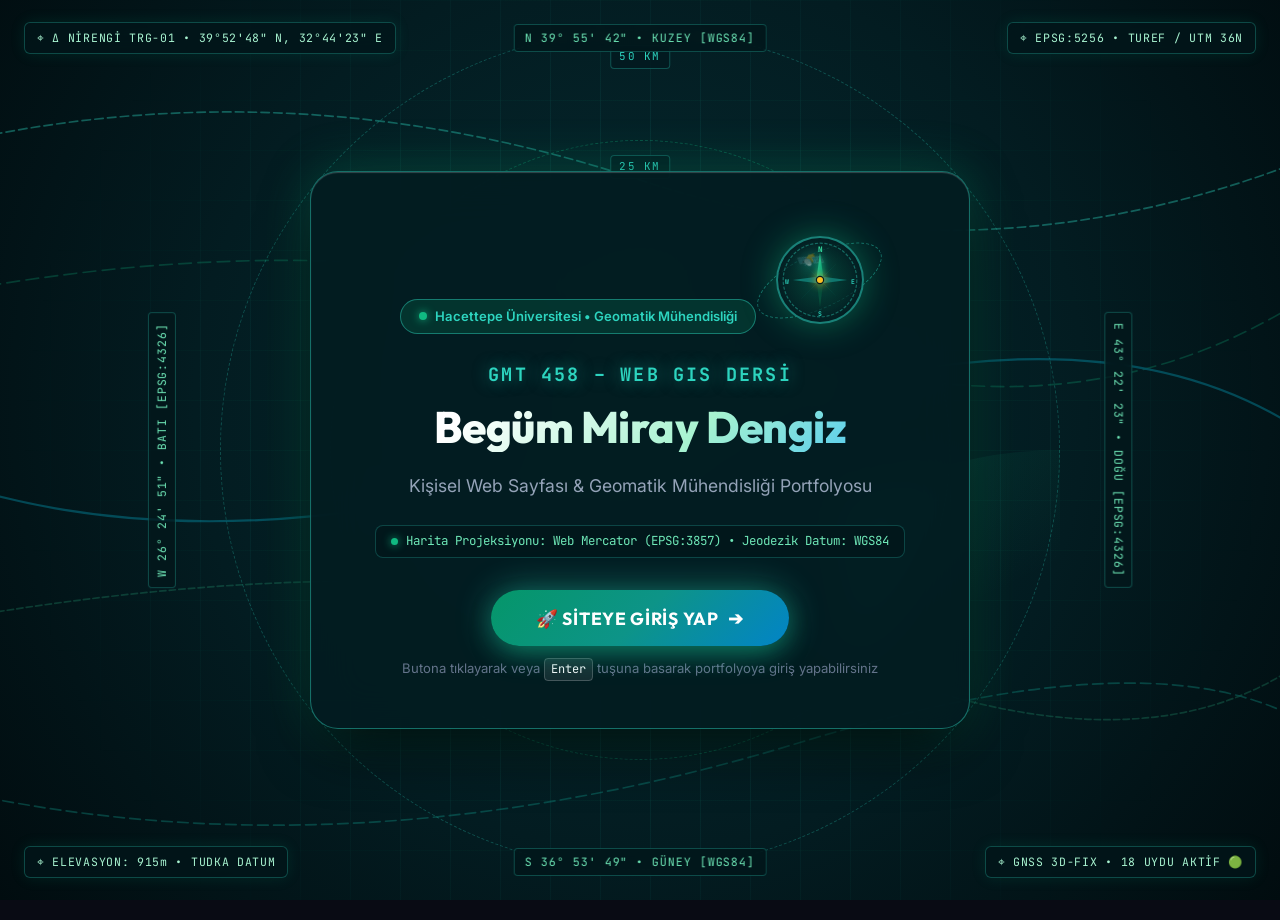
==== commit ea5d920f: "feat: complete WebGIS portfolio with 30 visited cities, dual map engines, and clean navbar" ====
--- a/index.html
+++ b/index.html
@@ -4,11 +4,134 @@
   <meta charset="UTF-8">
   <meta name="viewport" content="width=device-width, initial-scale=1.0">
   <title>Begüm Miray Dengiz | Web GIS & Geomatik Mühendisliği Portfolyosu</title>
-  <meta name="description" content="GMT 458 Web GIS dersi için hazırlanmış kişisel web sayfası ve WebGIS portfolyosu. OpenLayers, Leaflet ve modern mekânsal teknolojiler.">
+  <meta name="description" content="GMT 458 Web GIS dersi için hazırlanmış kişisel web sayfası ve WebGIS portfolyosu. OpenLayers, Leaflet ve Türkiye ile KKTC'de 30 gittiğim şehir haritası.">
   <link rel="stylesheet" href="css/style.css">
   <link rel="icon" type="image/svg+xml" href="assets/images/avatar.svg">
 </head>
-<body>
+<body class="cover-open">
+
+  <!-- =========================================================================
+       Siteye Giriş Öncesi Animasyonlu Kapak Ekranı (Intro Cover / Splash Portal)
+       ========================================================================= -->
+  <aside id="siteCoverOverlay" class="site-cover-overlay" aria-label="Giriş Kapak Ekranı">
+    <!-- Topographic Contour Elevation Wave SVG Background -->
+    <svg class="cover-topo-svg" viewBox="0 0 1200 800" preserveAspectRatio="none" aria-hidden="true">
+      <defs>
+        <linearGradient id="topoGrad1" x1="0%" y1="0%" x2="100%" y2="0%">
+          <stop offset="0%" stop-color="#2dd4bf" stop-opacity="0.4" />
+          <stop offset="50%" stop-color="#10b981" stop-opacity="0.7" />
+          <stop offset="100%" stop-color="#06b6d4" stop-opacity="0.3" />
+        </linearGradient>
+        <linearGradient id="northGrad" x1="0%" y1="0%" x2="100%" y2="100%">
+          <stop offset="0%" stop-color="#34d399" />
+          <stop offset="100%" stop-color="#059669" />
+        </linearGradient>
+      </defs>
+      <path class="topo-line topo-1" d="M -100,140 Q 250,50 600,160 T 1300,110" />
+      <path class="topo-line topo-2" d="M -100,270 Q 350,180 700,300 T 1300,210" />
+      <path class="topo-line topo-3" d="M -100,410 Q 200,530 650,380 T 1300,450" />
+      <path class="topo-line topo-4" d="M -100,560 Q 450,460 800,590 T 1300,510" />
+      <path class="topo-line topo-5" d="M -100,690 Q 300,790 750,660 T 1300,720" />
+    </svg>
+
+    <!-- Animated Cartographic Grid & Graticule -->
+    <div class="cover-bg-grid"></div>
+
+    <!-- Geodetic Range Rings with Scale Labels -->
+    <div class="cover-radar-ring ring-outer">
+      <span class="range-tag">50 KM</span>
+    </div>
+    <div class="cover-radar-ring ring-mid">
+      <span class="range-tag">25 KM</span>
+    </div>
+    <div class="cover-radar-ring ring-inner">
+      <span class="range-tag">10 KM</span>
+    </div>
+
+    <!-- Rotating Radar Scan Beam -->
+    <div class="cover-scan-beam"></div>
+
+    <!-- Geodetic Targeting Reticle Crosshairs (Corner Benchmarks) -->
+    <div class="cover-reticle reticle-tl"><span>⌖ Δ NİRENGİ TRG-01 • 39°52'48" N, 32°44'23" E</span></div>
+    <div class="cover-reticle reticle-tr"><span>⌖ EPSG:5256 • TUREF / UTM 36N</span></div>
+    <div class="cover-reticle reticle-bl"><span>⌖ ELEVASYON: 915m • TUDKA DATUM</span></div>
+    <div class="cover-reticle reticle-br"><span>⌖ GNSS 3D-FIX • 18 UYDU AKTİF 🟢</span></div>
+
+    <!-- Cardinal Coordinate Points -->
+    <div class="cover-coord-tag tag-top">N 39° 55' 42" • KUZEY [WGS84]</div>
+    <div class="cover-coord-tag tag-bottom">S 36° 53' 49" • GÜNEY [WGS84]</div>
+    <div class="cover-coord-tag tag-left">W 26° 24' 51" • BATI [EPSG:4326]</div>
+    <div class="cover-coord-tag tag-right">E 43° 22' 23" • DOĞU [EPSG:4326]</div>
+
+    <div class="cover-modal-card">
+      <div class="cover-badge-pill">
+        <span class="badge-pulsing-dot"></span>
+        <span>Hacettepe Üniversitesi • Geomatik Mühendisliği</span>
+      </div>
+
+      <!-- Animated Compass Rose & Orbiting Satellite -->
+      <div class="cover-emblem-container animate-float">
+        <!-- Satellite Orbit Track -->
+        <div class="satellite-orbit-track">
+          <div class="orbiting-satellite" title="GNSS Uydusu">🛰️</div>
+        </div>
+
+        <div class="cover-logo-emblem">
+          <!-- SVG Animated Compass Rose -->
+          <svg class="compass-rose-svg" viewBox="0 0 100 100" aria-label="Jeodezik Pusula Gülü">
+            <!-- Outer Degree Ring with ticks -->
+            <circle cx="50" cy="50" r="46" class="compass-circle" />
+            <!-- Cardinal markers -->
+            <text x="50" y="13" class="compass-text comp-n">N</text>
+            <text x="91" y="53" class="compass-text comp-e">E</text>
+            <text x="50" y="93" class="compass-text comp-s">S</text>
+            <text x="9" y="53" class="compass-text comp-w">W</text>
+            <!-- 8-Point Compass Star -->
+            <polygon points="50,16 54,46 50,50 46,46" class="needle-north" />
+            <polygon points="50,84 54,54 50,50 46,54" class="needle-south" />
+            <polygon points="84,50 54,54 50,50 54,46" class="needle-east" />
+            <polygon points="16,50 46,54 50,50 46,46" class="needle-west" />
+            <polygon points="74,26 53,47 50,50 47,53" class="needle-sub" />
+            <polygon points="26,74 47,53 50,50 53,47" class="needle-sub" />
+            <polygon points="74,74 53,53 50,50 47,47" class="needle-sub" />
+            <polygon points="26,26 47,47 50,50 53,53" class="needle-sub" />
+            <!-- Center Pivot -->
+            <circle cx="50" cy="50" r="4.5" class="compass-pivot" />
+          </svg>
+        </div>
+      </div>
+
+      <h1 class="cover-title">
+        <span class="cover-title-sub">GMT 458 – WEB GIS DERSİ</span>
+        <span class="cover-title-main shimmer-text">Begüm Miray Dengiz</span>
+      </h1>
+
+      <p class="cover-tagline">
+        Kişisel Web Sayfası & Geomatik Mühendisliği Portfolyosu
+      </p>
+
+      <!-- Cartographic Mini Coordinates Bar -->
+      <div class="cover-geo-status">
+        <span class="geo-status-dot"></span>
+        <span>Harita Projeksiyonu: Web Mercator (EPSG:3857) • Jeodezik Datum: WGS84</span>
+      </div>
+
+      <!-- Action Enter Button -->
+      <div class="cover-action-box">
+        <button id="coverEnterBtn" class="cover-enter-btn" title="Siteye Giriş Yap ve Portfolyoyu Keşfet">
+          <span class="btn-ripple-glow"></span>
+          <span class="btn-content">
+            <span>🚀 SİTEYE GİRİŞ YAP</span>
+            <span class="btn-arrow">➔</span>
+          </span>
+        </button>
+        <p class="cover-hint-text">
+          <span>Butona tıklayarak veya <kbd>Enter</kbd> tuşuna basarak portfolyoya giriş yapabilirsiniz</span>
+        </p>
+      </div>
+
+    </div>
+  </aside>
 
   <!-- Site Navigation -->
   <header class="site-header">
@@ -19,14 +142,16 @@
       </a>
 
       <div class="nav-right-cluster">
+        <!-- Re-open Intro Cover Button -->
+        <button id="reopenCoverBtn" class="intro-cover-btn" aria-label="Giriş Kapağını Göster" title="Açılış Kapak Animasyonunu Tekrar Oynat">🎬 Giriş Kapağı</button>
         <!-- Theme Toggle Button -->
         <button id="themeToggleBtn" class="theme-toggle-btn" aria-label="Temayı Değiştir" title="Temayı Değiştir">☀️</button>
         <button class="mobile-toggle" id="mobileToggle" aria-label="Menüyü Aç">☰</button>
 
         <ul class="nav-links" id="navLinks">
-          <li><a href="index.html" class="nav-link active">Hakkımda & Özgeçmiş</a></li>
-          <li><a href="technologies.html" class="nav-link">Teknolojiler & Tablo <span class="nav-badge">CSS Tablo</span></a></li>
-          <li><a href="maps.html" class="nav-link">Web Haritaları <span class="nav-badge" style="background: rgba(168,85,247,0.2); color: var(--primary-light); border-color: rgba(168,85,247,0.35);">OL & Leaflet</span></a></li>
+          <li><a href="index.html" class="nav-link active">Özgeçmiş</a></li>
+          <li><a href="technologies.html" class="nav-link">Tablo</a></li>
+          <li><a href="maps.html" class="nav-link">Web Haritaları</a></li>
         </ul>
       </div>
     </div>
@@ -52,7 +177,7 @@
 
         <div class="hero-actions">
           <a href="maps.html" class="btn btn-primary">
-            <span>🗺️ Web Haritalarını İncele (OL & Leaflet)</span>
+            <span>🗺️ Web Haritaları (OL & Leaflet)</span>
           </a>
           <a href="technologies.html" class="btn btn-secondary">
             <span>📊 Teknolojiler & Beceriler</span>
@@ -74,83 +199,7 @@
       </div>
     </section>
 
-    <!-- Education & Internships Section (Clean & Simple) -->
-    <section class="section-header">
-      <div class="section-badge">Akademik Eğitim & Deneyimler</div>
-      <h2 class="section-title">Eğitim ve Mesleki Stajlar</h2>
-      <p class="section-desc">
-        Hacettepe Üniversitesi'ndeki lisans eğitimim ve kamu ile özel sektörde tamamladığım mesleki stajlarım.
-      </p>
-    </section>
-
-    <div class="cards-grid">
-      <article class="info-card">
-        <div class="card-icon-box">🏛️</div>
-        <h3>Hacettepe Üniversitesi</h3>
-        <span class="table-badge badge-webgis" style="margin-bottom: 0.75rem;">Son Sınıf Öğrencisi</span>
-        <p>
-          Mühendislik Fakültesi Geomatik Mühendisliği Bölümü lisans eğitimi. CBS, Uzaktan Algılama, Kartografya ve WebGIS odaklı çalışmalar.
-        </p>
-      </article>
-
-      <article class="info-card">
-        <div class="card-icon-box">🛣️</div>
-        <h3>Karayolları 4. Bölge Müdürlüğü</h3>
-        <span class="table-badge badge-desktop" style="margin-bottom: 0.75rem;">Mesleki Staj</span>
-        <p>
-          Karayolu etüt ve proje uygulamaları, güzergah ölçmeleri, altyapı projeleri ve arazi-ofis jeodezik mühendislik çalışmaları.
-        </p>
-      </article>
-
-      <article class="info-card">
-        <div class="card-icon-box">📐</div>
-        <h3>Doruk Harita Şirketi</h3>
-        <span class="table-badge badge-spatial-db" style="margin-bottom: 0.75rem;">Mesleki Staj</span>
-        <p>
-          Özel sektör harita mühendisliği projeleri, halihazır harita üretimi, imar uygulamaları ve sayısal arazi ölçmeleri.
-        </p>
-      </article>
-
-      <article class="info-card">
-        <div class="card-icon-box">📜</div>
-        <h3>Çankaya LİHKAB</h3>
-        <span class="table-badge badge-dev" style="margin-bottom: 0.75rem;">Mesleki Staj</span>
-        <p>
-          Lisanslı Harita Kadastro Mühendislik Bürosu (LİHKAB) bünyesinde kadastro teknik hizmetleri, aplikasyon ve tescile konu işlemler.
-        </p>
-      </article>
-    </div>
-
-    <!-- Highlights & Core Competencies Section -->
-    <section class="table-container" style="padding: 2.25rem;">
-      <h3 style="font-size: 1.45rem; margin-bottom: 1.25rem; color: var(--text-main);">📌 WebGIS Yetkinlikleri & Temel Nitelikler</h3>
-      <div class="cards-grid" style="margin-bottom: 0;">
-        <div style="background: rgba(168,85,247,0.06); padding: 1.35rem; border-radius: 14px; border: 1px solid var(--border-color);">
-          <h4 style="color: var(--primary-light); margin-bottom: 0.5rem;">✨ Modern Web Animasyonları</h4>
-          <p style="font-size: 0.9rem;">
-            Float animasyonu, radar darbesi (pulse glow), degrade ışıltılı başlıklar ve akıcı geçiş efektleri oluşturuldu.
-          </p>
-        </div>
-        <div style="background: rgba(56,189,248,0.06); padding: 1.35rem; border-radius: 14px; border: 1px solid var(--border-color);">
-          <h4 style="color: var(--secondary); margin-bottom: 0.5rem;">📊 İnteraktif Teknoloji Matrisi</h4>
-          <p style="font-size: 0.9rem;">
-            Kullanılan WebGIS araçları ve CBS yazılımları, orijinal SVG logoları, canlı arama ve filtreleme seçenekleriyle sunuldu.
-          </p>
-        </div>
-        <div style="background: rgba(129,140,248,0.06); padding: 1.35rem; border-radius: 14px; border: 1px solid var(--border-color);">
-          <h4 style="color: var(--accent); margin-bottom: 0.5rem;">🌍 Açık Kaynaklı Web Haritaları</h4>
-          <p style="font-size: 0.9rem;">
-            OpenLayers ve Leaflet ile bağımsız haritalar kuruldu; uydu altlığı ve canlı koordinat takibiyle zenginleştirildi.
-          </p>
-        </div>
-        <div style="background: rgba(251,191,36,0.06); padding: 1.35rem; border-radius: 14px; border: 1px solid var(--border-color);">
-          <h4 style="color: var(--warning); margin-bottom: 0.5rem;">🎯 Mekânsal Optimizasyon & Sınır Denetimi</h4>
-          <p style="font-size: 0.9rem;">
-            Marker çakışmasını önleyen ölçek eşiği ve dünya tekrarını ortadan kaldıran <code>wrapX: false</code> / <code>noWrap: true</code> sınırlandırmaları çözüldü.
-          </p>
-        </div>
-      </div>
-    </section>
+
 
   </main>
 
@@ -162,9 +211,9 @@
         <div class="footer-subtitle">Hacettepe Üniversitesi Geomatik Mühendisliği Bölümü © <span id="currentYear">2026</span> Begüm Miray Dengiz</div>
       </div>
       <ul class="footer-links">
-        <li><a href="index.html">Hakkımda</a></li>
-        <li><a href="technologies.html">Teknolojiler</a></li>
-        <li><a href="maps.html">Haritalar</a></li>
+        <li><a href="index.html">Özgeçmiş</a></li>
+        <li><a href="technologies.html">Tablo</a></li>
+        <li><a href="maps.html">Web Haritaları</a></li>
         <li><a href="https://gmt458.hacettepe.edu.tr/" target="_blank" rel="noopener">Peer Review Sistemi ↗</a></li>
       </ul>
     </div>
--- a/css/style.css
+++ b/css/style.css
@@ -254,6 +254,7 @@
   display: flex;
   justify-content: space-between;
   align-items: center;
+  flex-wrap: nowrap;
 }
 
 .brand-logo {
@@ -264,6 +265,8 @@
   font-size: 1.25rem;
   font-weight: 800;
   color: var(--text-main);
+  white-space: nowrap;
+  flex-shrink: 0;
 }
 
 .brand-icon {
@@ -276,12 +279,14 @@
   justify-content: center;
   box-shadow: 0 0 16px rgba(168, 85, 247, 0.5);
   font-size: 1.15rem;
+  flex-shrink: 0;
 }
 
 .nav-right-cluster {
   display: flex;
   align-items: center;
   gap: 1.25rem;
+  flex-shrink: 0;
 }
 
 .nav-links {
@@ -289,6 +294,7 @@
   list-style: none;
   gap: 1.25rem;
   align-items: center;
+  flex-wrap: nowrap;
 }
 
 .nav-link {
@@ -299,6 +305,7 @@
   padding: 0.5rem 0.85rem;
   border-radius: 8px;
   transition: all var(--transition-fast);
+  white-space: nowrap;
 }
 
 .nav-link:hover {
@@ -935,6 +942,18 @@
   background: rgba(251, 191, 36, 0.16);
   color: var(--warning);
   border: 1px solid rgba(251, 191, 36, 0.35);
+}
+
+.badge-web {
+  background: rgba(45, 212, 191, 0.16);
+  color: #2dd4bf;
+  border: 1px solid rgba(45, 212, 191, 0.35);
+}
+
+.badge-odev {
+  background: rgba(16, 185, 129, 0.16);
+  color: #34d399;
+  border: 1px solid rgba(16, 185, 129, 0.35);
 }
 
 /* Progress bar inside table */
@@ -1427,3 +1446,769 @@
     height: 390px;
   }
 }
+
+/* ==========================================================================
+   AÇILIŞ KAPAK EKRANI & ANİMASYONLU GEÇİŞ (Intro Cover / Splash Portal)
+   ========================================================================== */
+
+body.cover-open {
+  overflow: hidden !important;
+}
+
+/* Navbar Intro Button */
+.intro-cover-btn {
+  display: inline-flex;
+  align-items: center;
+  gap: 0.35rem;
+  padding: 0.42rem 0.85rem;
+  font-size: 0.82rem;
+  font-family: var(--font-body);
+  font-weight: 600;
+  color: #2dd4bf;
+  background: rgba(16, 185, 129, 0.14);
+  border: 1px solid rgba(45, 212, 191, 0.35);
+  border-radius: 9999px;
+  cursor: pointer;
+  transition: all var(--transition-fast);
+}
+
+.intro-cover-btn:hover {
+  background: rgba(16, 185, 129, 0.28);
+  border-color: #2dd4bf;
+  transform: translateY(-1px);
+  box-shadow: 0 0 16px rgba(45, 212, 191, 0.45);
+}
+
+/* Fullscreen Cover Overlay */
+.site-cover-overlay {
+  position: fixed;
+  inset: 0;
+  width: 100vw;
+  height: 100vh;
+  z-index: 99999;
+  display: flex;
+  align-items: center;
+  justify-content: center;
+  padding: 1.5rem;
+  background: radial-gradient(circle at 50% 45%, #052a30 0%, #031c21 55%, #010c0f 100%);
+  overflow: hidden;
+  opacity: 1;
+  visibility: visible;
+  transform: scale(1) translateY(0);
+  filter: blur(0px);
+  transition: opacity 0.85s cubic-bezier(0.16, 1, 0.3, 1),
+              transform 0.85s cubic-bezier(0.16, 1, 0.3, 1),
+              filter 0.85s cubic-bezier(0.16, 1, 0.3, 1),
+              visibility 0.85s;
+}
+
+/* Exit Transition (Kapak Animasyonlu Geçişi) */
+.site-cover-overlay.cover-fade-out {
+  opacity: 0;
+  visibility: hidden;
+  transform: scale(1.12) translateY(-25px);
+  filter: blur(14px);
+  pointer-events: none;
+}
+
+/* Topographic Contour Elevation Wave SVG Background */
+.cover-topo-svg {
+  position: absolute;
+  inset: 0;
+  width: 100%;
+  height: 100%;
+  pointer-events: none;
+  opacity: 0.38;
+  z-index: 1;
+}
+
+.topo-line {
+  fill: none;
+  stroke-width: 1.5;
+  stroke-linecap: round;
+}
+
+.topo-1 {
+  stroke: #2dd4bf;
+  stroke-dasharray: 8 4;
+  animation: topoFlow 25s linear infinite;
+}
+
+.topo-2 {
+  stroke: #10b981;
+  stroke-dasharray: 12 6;
+  opacity: 0.65;
+  animation: topoFlowReverse 30s linear infinite;
+}
+
+.topo-3 {
+  stroke: #06b6d4;
+  stroke-width: 2;
+  opacity: 0.85;
+  animation: topoWave 12s ease-in-out infinite alternate;
+}
+
+.topo-4 {
+  stroke: #34d399;
+  stroke-dasharray: 6 3;
+  opacity: 0.55;
+  animation: topoFlow 20s linear infinite;
+}
+
+.topo-5 {
+  stroke: #14b8a6;
+  stroke-dasharray: 10 5;
+  opacity: 0.75;
+  animation: topoFlowReverse 22s linear infinite;
+}
+
+@keyframes topoFlow {
+  from { stroke-dashoffset: 0; }
+  to { stroke-dashoffset: 200; }
+}
+
+@keyframes topoFlowReverse {
+  from { stroke-dashoffset: 200; }
+  to { stroke-dashoffset: 0; }
+}
+
+@keyframes topoWave {
+  0% { transform: translateY(0px) scaleY(1); }
+  50% { transform: translateY(-12px) scaleY(1.05); }
+  100% { transform: translateY(6px) scaleY(0.98); }
+}
+
+/* Background Animated Cartographic Grid */
+.cover-bg-grid {
+  position: absolute;
+  inset: 0;
+  background-size: 50px 50px;
+  background-image: 
+    linear-gradient(to right, rgba(45, 212, 191, 0.08) 1px, transparent 1px),
+    linear-gradient(to bottom, rgba(16, 185, 129, 0.06) 1px, transparent 1px);
+  mask-image: radial-gradient(circle at 50% 50%, black 40%, transparent 80%);
+  -webkit-mask-image: radial-gradient(circle at 50% 50%, black 40%, transparent 80%);
+  pointer-events: none;
+  z-index: 2;
+}
+
+/* Geodetic Range Rings with Scale Labels */
+.cover-radar-ring {
+  position: absolute;
+  top: 50%;
+  left: 50%;
+  transform: translate(-50%, -50%);
+  border-radius: 50%;
+  border: 1px dashed rgba(45, 212, 191, 0.28);
+  pointer-events: none;
+  z-index: 2;
+}
+
+.ring-outer {
+  width: 840px;
+  height: 840px;
+  animation: radarSpin 50s linear infinite;
+}
+
+.ring-mid {
+  width: 620px;
+  height: 620px;
+  border-color: rgba(16, 185, 129, 0.32);
+  animation: radarSpinReverse 32s linear infinite;
+}
+
+.ring-inner {
+  width: 400px;
+  height: 400px;
+  border: 1px solid rgba(45, 212, 191, 0.45);
+  animation: radarSpin 22s linear infinite;
+}
+
+.range-tag {
+  position: absolute;
+  top: 14px;
+  left: 50%;
+  transform: translateX(-50%);
+  font-family: var(--font-mono);
+  font-size: 0.68rem;
+  letter-spacing: 0.12em;
+  color: #2dd4bf;
+  background: rgba(3, 27, 32, 0.85);
+  padding: 0.15rem 0.5rem;
+  border-radius: 4px;
+  border: 1px solid rgba(45, 212, 191, 0.3);
+}
+
+@keyframes radarSpin {
+  from { transform: translate(-50%, -50%) rotate(0deg); }
+  to { transform: translate(-50%, -50%) rotate(360deg); }
+}
+
+@keyframes radarSpinReverse {
+  from { transform: translate(-50%, -50%) rotate(360deg); }
+  to { transform: translate(-50%, -50%) rotate(0deg); }
+}
+
+/* Radar Scan Beam */
+.cover-scan-beam {
+  position: absolute;
+  top: 50%;
+  left: 50%;
+  width: 420px;
+  height: 420px;
+  transform-origin: top left;
+  background: conic-gradient(from 0deg, rgba(45, 212, 191, 0.25) 0deg, rgba(16, 185, 129, 0.08) 35deg, transparent 65deg);
+  border-radius: 100% 0 0 0;
+  pointer-events: none;
+  z-index: 2;
+  animation: scanSweep 8s linear infinite;
+}
+
+@keyframes scanSweep {
+  from { transform: rotate(0deg); }
+  to { transform: rotate(360deg); }
+}
+
+/* Geodetic Targeting Reticle Crosshairs (Corner Benchmarks) */
+.cover-reticle {
+  position: absolute;
+  font-family: var(--font-mono);
+  font-size: 0.72rem;
+  letter-spacing: 0.06em;
+  color: #a7f3d0;
+  background: rgba(2, 22, 26, 0.75);
+  padding: 0.35rem 0.75rem;
+  border-radius: 6px;
+  border: 1px solid rgba(45, 212, 191, 0.28);
+  backdrop-filter: blur(8px);
+  -webkit-backdrop-filter: blur(8px);
+  pointer-events: none;
+  z-index: 5;
+  box-shadow: 0 0 15px rgba(16, 185, 129, 0.12);
+}
+
+.reticle-tl { top: 22px; left: 24px; }
+.reticle-tr { top: 22px; right: 24px; }
+.reticle-bl { bottom: 22px; left: 24px; }
+.reticle-br { bottom: 22px; right: 24px; }
+
+@media (max-width: 900px) {
+  .cover-reticle { display: none; }
+}
+
+/* Floating Cardinal Coordinates */
+.cover-coord-tag {
+  position: absolute;
+  font-family: var(--font-mono);
+  font-size: 0.72rem;
+  letter-spacing: 0.08em;
+  color: #6ee7b7;
+  background: rgba(2, 22, 26, 0.75);
+  padding: 0.25rem 0.65rem;
+  border-radius: 4px;
+  border: 1px solid rgba(45, 212, 191, 0.28);
+  backdrop-filter: blur(6px);
+  -webkit-backdrop-filter: blur(6px);
+  pointer-events: none;
+  z-index: 4;
+}
+
+.tag-top { top: 24px; left: 50%; transform: translateX(-50%); }
+.tag-bottom { bottom: 24px; left: 50%; transform: translateX(-50%); }
+.tag-left { left: 24px; top: 50%; transform: translateY(-50%) rotate(-90deg); }
+.tag-right { right: 24px; top: 50%; transform: translateY(-50%) rotate(90deg); }
+
+/* Central Glassmorphic Card (Emerald & Teal Cartography) */
+.cover-modal-card {
+  position: relative;
+  z-index: 10;
+  max-width: 660px;
+  width: 100%;
+  background: rgba(3, 28, 33, 0.9);
+  border: 1px solid rgba(45, 212, 191, 0.45);
+  border-radius: 28px;
+  padding: 3rem 2.5rem;
+  text-align: center;
+  backdrop-filter: blur(24px);
+  -webkit-backdrop-filter: blur(24px);
+  box-shadow: 
+    0 24px 60px -12px rgba(0, 0, 0, 0.85),
+    0 0 50px rgba(16, 185, 129, 0.3),
+    inset 0 1px 1px rgba(255, 255, 255, 0.2);
+  animation: slideInUp 0.8s cubic-bezier(0.16, 1, 0.3, 1) forwards;
+}
+
+/* Cover Badge Pill */
+.cover-badge-pill {
+  display: inline-flex;
+  align-items: center;
+  gap: 0.5rem;
+  padding: 0.4rem 1.1rem;
+  background: rgba(16, 185, 129, 0.15);
+  border: 1px solid rgba(45, 212, 191, 0.45);
+  border-radius: 9999px;
+  font-size: 0.82rem;
+  font-weight: 600;
+  color: #2dd4bf;
+  margin-bottom: 1.25rem;
+}
+
+.badge-pulsing-dot {
+  width: 8px;
+  height: 8px;
+  border-radius: 50%;
+  background-color: #10b981;
+  box-shadow: 0 0 8px #10b981;
+  animation: beaconPulse 1.8s infinite;
+}
+
+/* Emblem Container with Orbiting Satellite & Compass Rose */
+.cover-emblem-container {
+  position: relative;
+  display: inline-flex;
+  align-items: center;
+  justify-content: center;
+  width: 120px;
+  height: 120px;
+  margin-bottom: 1.25rem;
+}
+
+.satellite-orbit-track {
+  position: absolute;
+  width: 135px;
+  height: 55px;
+  border-radius: 50%;
+  border: 1px dashed rgba(45, 212, 191, 0.45);
+  transform: rotate(-25deg);
+  pointer-events: none;
+  animation: orbitTilt 10s ease-in-out infinite alternate;
+}
+
+.orbiting-satellite {
+  position: absolute;
+  top: -12px;
+  left: 50%;
+  font-size: 1.25rem;
+  transform: translateX(-50%);
+  animation: satelliteRevolution 8s linear infinite;
+  filter: drop-shadow(0 0 8px #2dd4bf);
+}
+
+@keyframes satelliteRevolution {
+  0% { transform: rotate(0deg) translateX(67px) rotate(0deg); }
+  100% { transform: rotate(360deg) translateX(67px) rotate(-360deg); }
+}
+
+@keyframes orbitTilt {
+  0% { transform: rotate(-25deg) scale(1); }
+  100% { transform: rotate(-15deg) scale(1.05); }
+}
+
+.cover-logo-emblem {
+  position: relative;
+  display: inline-flex;
+  align-items: center;
+  justify-content: center;
+  width: 88px;
+  height: 88px;
+  border-radius: 50%;
+  background: radial-gradient(circle, rgba(16, 185, 129, 0.28) 0%, rgba(3, 28, 33, 0.9) 75%);
+  border: 2px solid rgba(45, 212, 191, 0.55);
+  box-shadow: 0 0 35px rgba(16, 185, 129, 0.45);
+}
+
+.compass-rose-svg {
+  width: 80px;
+  height: 80px;
+  animation: compassBreathing 14s ease-in-out infinite;
+}
+
+@keyframes compassBreathing {
+  0% { transform: rotate(0deg); }
+  30% { transform: rotate(10deg); }
+  70% { transform: rotate(-8deg); }
+  100% { transform: rotate(0deg); }
+}
+
+.compass-circle {
+  fill: none;
+  stroke: rgba(45, 212, 191, 0.4);
+  stroke-width: 1.5;
+  stroke-dasharray: 4 2;
+}
+
+.compass-text {
+  font-family: var(--font-mono);
+  font-size: 8px;
+  font-weight: 700;
+  fill: #2dd4bf;
+  text-anchor: middle;
+  dominant-baseline: middle;
+}
+
+.comp-n { fill: #34d399; font-size: 9.5px; font-weight: 900; }
+
+.needle-north {
+  fill: url(#northGrad);
+  filter: drop-shadow(0 0 4px #10b981);
+}
+
+.needle-south {
+  fill: #064e3b;
+}
+
+.needle-east, .needle-west {
+  fill: #0f766e;
+}
+
+.needle-sub {
+  fill: rgba(45, 212, 191, 0.45);
+}
+
+.compass-pivot {
+  fill: #fbbf24;
+  stroke: #031c21;
+  stroke-width: 1.5;
+  filter: drop-shadow(0 0 5px #fbbf24);
+}
+
+/* Title & Subtitle */
+.cover-title {
+  margin-bottom: 0.75rem;
+  display: flex;
+  flex-direction: column;
+  gap: 0.25rem;
+}
+
+.cover-title-sub {
+  font-size: 1.15rem;
+  font-family: var(--font-mono);
+  font-weight: 700;
+  color: #2dd4bf;
+  letter-spacing: 0.12em;
+  text-transform: uppercase;
+  margin-bottom: 0.5rem;
+  text-shadow: 0 0 16px rgba(45, 212, 191, 0.55);
+}
+
+.cover-title-main {
+  font-size: 2.75rem;
+  font-weight: 800;
+  line-height: 1.15;
+  margin-bottom: 0.5rem;
+  background: linear-gradient(135deg, #ffffff 20%, #a7f3d0 60%, #38bdf8 100%);
+  -webkit-background-clip: text;
+  -webkit-text-fill-color: transparent;
+}
+
+.cover-tagline {
+  font-size: 1.1rem;
+  color: #94a3b8;
+  line-height: 1.6;
+  margin-bottom: 1.5rem;
+  max-width: 520px;
+  margin-left: auto;
+  margin-right: auto;
+}
+
+/* Cartographic Mini Coordinates Bar */
+.cover-geo-status {
+  display: inline-flex;
+  align-items: center;
+  gap: 0.5rem;
+  font-family: var(--font-mono);
+  font-size: 0.78rem;
+  color: #6ee7b7;
+  background: rgba(2, 22, 26, 0.7);
+  padding: 0.35rem 0.95rem;
+  border-radius: 8px;
+  border: 1px solid rgba(45, 212, 191, 0.25);
+  margin-bottom: 2rem;
+}
+
+.geo-status-dot {
+  width: 7px;
+  height: 7px;
+  border-radius: 50%;
+  background-color: #10b981;
+  box-shadow: 0 0 8px #10b981;
+  animation: beaconPulse 1.8s infinite;
+}
+
+/* Enter Action Button (Emerald / Teal / Cyan Gradient) */
+.cover-action-box {
+  display: flex;
+  flex-direction: column;
+  align-items: center;
+  gap: 0.75rem;
+}
+
+.cover-enter-btn {
+  position: relative;
+  display: inline-flex;
+  align-items: center;
+  justify-content: center;
+  padding: 1.05rem 2.8rem;
+  font-family: var(--font-heading);
+  font-size: 1.1rem;
+  font-weight: 700;
+  letter-spacing: 0.04em;
+  color: #ffffff;
+  background: linear-gradient(135deg, #059669 0%, #0d9488 50%, #0284c7 100%);
+  border: none;
+  border-radius: 9999px;
+  cursor: pointer;
+  overflow: hidden;
+  box-shadow: 
+    0 10px 25px -5px rgba(5, 150, 105, 0.5),
+    0 0 35px rgba(45, 212, 191, 0.45);
+  transition: all 0.25s cubic-bezier(0.16, 1, 0.3, 1);
+}
+
+.cover-enter-btn:hover {
+  transform: scale(1.04) translateY(-2px);
+  box-shadow: 
+    0 15px 35px -5px rgba(5, 150, 105, 0.7),
+    0 0 55px rgba(45, 212, 191, 0.65);
+}
+
+.cover-enter-btn:active {
+  transform: scale(0.98);
+}
+
+.btn-ripple-glow {
+  position: absolute;
+  inset: 0;
+  background: radial-gradient(circle, rgba(255, 255, 255, 0.3) 10%, transparent 70%);
+  opacity: 0;
+  transition: opacity 0.3s;
+}
+
+.cover-enter-btn:hover .btn-ripple-glow {
+  opacity: 1;
+}
+
+.btn-content {
+  position: relative;
+  z-index: 1;
+  display: inline-flex;
+  align-items: center;
+  gap: 0.6rem;
+}
+
+.btn-arrow {
+  transition: transform 0.2s ease;
+}
+
+.cover-enter-btn:hover .btn-arrow {
+  transform: translateX(4px);
+}
+
+.cover-hint-text {
+  font-size: 0.82rem;
+  color: var(--text-subtle);
+}
+
+.cover-hint-text kbd {
+  font-family: var(--font-mono);
+  background: rgba(255, 255, 255, 0.08);
+  border: 1px solid rgba(255, 255, 255, 0.2);
+  border-radius: 4px;
+  padding: 0.15rem 0.4rem;
+  font-size: 0.75rem;
+  color: var(--text-main);
+}
+
+/* Cover Responsive */
+@media (max-width: 640px) {
+  .cover-modal-card {
+    padding: 2rem 1.25rem;
+    border-radius: 20px;
+  }
+
+  .cover-title-main {
+    font-size: 1.85rem;
+  }
+
+  .cover-feature-pills {
+    grid-template-columns: 1fr;
+    gap: 0.5rem;
+  }
+
+  .cover-coord-tag {
+    display: none;
+  }
+
+  .cover-enter-btn {
+    width: 100%;
+    padding: 0.9rem 1.5rem;
+    font-size: 1rem;
+  }
+}
+
+/* ==========================================================================
+   ŞEHİR MARKERLARI & POPUP STİLLERİ (Visited City Pins & Popups)
+   ========================================================================== */
+
+/* Custom Leaflet Pin Styling */
+.custom-city-pin-wrapper {
+  background: transparent !important;
+  border: none !important;
+}
+
+.custom-city-pin {
+  position: relative;
+  display: inline-flex;
+  align-items: center;
+  gap: 0.3rem;
+  background: rgba(13, 15, 29, 0.88);
+  border: 1.5px solid rgba(168, 85, 247, 0.6);
+  border-radius: 9999px;
+  padding: 0.2rem 0.55rem;
+  box-shadow: 0 4px 14px rgba(0, 0, 0, 0.4), 0 0 10px rgba(168, 85, 247, 0.3);
+  cursor: pointer;
+  white-space: nowrap;
+  transition: all 0.2s cubic-bezier(0.16, 1, 0.3, 1);
+  backdrop-filter: blur(8px);
+}
+
+.custom-city-pin:hover {
+  transform: scale(1.15) translateY(-3px);
+  border-color: #38bdf8;
+  box-shadow: 0 6px 20px rgba(0, 0, 0, 0.5), 0 0 18px rgba(56, 189, 248, 0.6);
+  z-index: 999;
+}
+
+.city-pin-pulse {
+  position: absolute;
+  top: 50%;
+  left: 9px;
+  width: 12px;
+  height: 12px;
+  border-radius: 50%;
+  background: rgba(168, 85, 247, 0.5);
+  transform: translate(-50%, -50%);
+  animation: beaconPulse 1.8s infinite;
+  pointer-events: none;
+}
+
+.city-pin-core {
+  font-size: 0.85rem;
+  line-height: 1;
+}
+
+.city-pin-label {
+  font-family: var(--font-heading);
+  font-size: 0.76rem;
+  font-weight: 700;
+  color: #f8fafc;
+  letter-spacing: 0.02em;
+}
+
+/* Interactive Map Popup Card (Leaflet & OpenLayers) */
+.map-popup-card {
+  font-family: var(--font-body);
+  color: #1e1b4b;
+  min-width: 250px;
+  max-width: 325px;
+  line-height: 1.45;
+}
+
+[data-theme="dark"] .map-popup-card {
+  color: #f8fafc;
+}
+
+[data-theme="dark"] .leaflet-popup-content-wrapper,
+[data-theme="dark"] .ol-popup {
+  background: rgba(15, 19, 39, 0.95) !important;
+  color: #f8fafc !important;
+  border: 1px solid rgba(168, 85, 247, 0.35) !important;
+  box-shadow: 0 16px 36px rgba(0, 0, 0, 0.65), 0 0 20px rgba(168, 85, 247, 0.25) !important;
+  border-radius: 16px !important;
+  backdrop-filter: blur(14px) !important;
+}
+
+[data-theme="dark"] .leaflet-popup-tip {
+  background: rgba(15, 19, 39, 0.95) !important;
+}
+
+.map-popup-header {
+  display: flex;
+  align-items: center;
+  justify-content: space-between;
+  gap: 0.5rem;
+  margin-bottom: 0.4rem;
+}
+
+.map-popup-region {
+  font-family: var(--font-mono);
+  font-size: 0.72rem;
+  font-weight: 600;
+  padding: 0.15rem 0.5rem;
+  border-radius: 9999px;
+  background: rgba(168, 85, 247, 0.15);
+  color: var(--primary-light);
+  border: 1px solid rgba(168, 85, 247, 0.3);
+}
+
+.map-popup-tag {
+  font-size: 0.7rem;
+  color: var(--secondary);
+  font-weight: 600;
+}
+
+.map-popup-title {
+  font-family: var(--font-heading);
+  font-size: 1.22rem;
+  font-weight: 800;
+  color: var(--primary-light);
+  margin-bottom: 0.35rem;
+  letter-spacing: -0.01em;
+}
+
+.map-popup-desc {
+  font-size: 0.84rem;
+  color: var(--text-muted);
+  margin-bottom: 0.6rem;
+  line-height: 1.45;
+}
+
+.map-popup-meta {
+  border-top: 1px solid rgba(168, 85, 247, 0.18);
+  padding-top: 0.55rem;
+  font-size: 0.77rem;
+  display: flex;
+  flex-direction: column;
+  gap: 0.4rem;
+}
+
+.map-popup-row {
+  display: flex;
+  align-items: flex-start;
+  gap: 0.45rem;
+  line-height: 1.4;
+  color: var(--text-main);
+}
+
+.popup-meta-icon {
+  font-size: 0.95rem;
+  flex-shrink: 0;
+  margin-top: 1px;
+}
+
+.food-highlight {
+  color: #38bdf8;
+  font-weight: 600;
+}
+
+[data-theme="light"] .food-highlight {
+  color: #0284c7;
+}
+
+.map-popup-coords {
+  font-family: var(--font-mono);
+  color: var(--secondary);
+  font-size: 0.72rem;
+  margin-top: 0.15rem;
+}
+
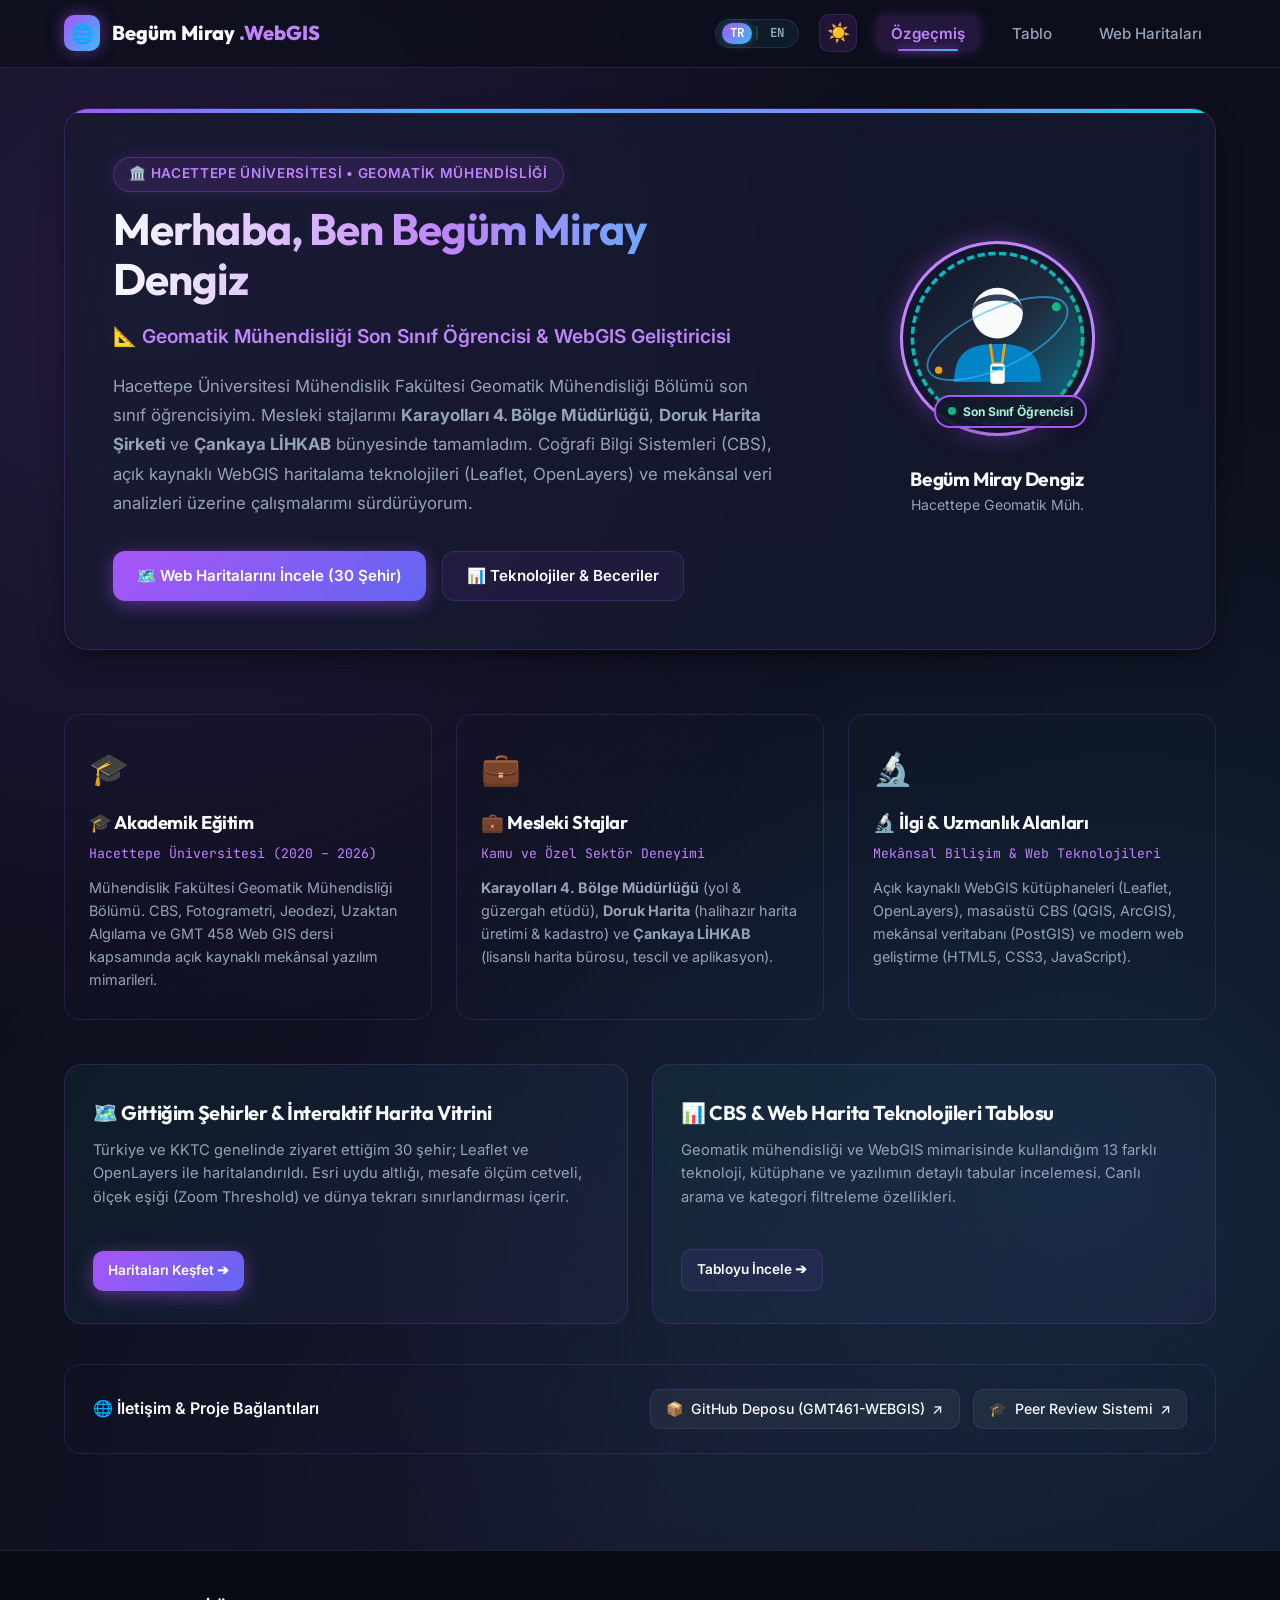
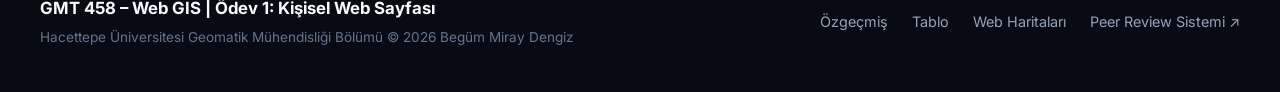
==== commit 5df65763: "feat: Add bilingual (TR/EN) support and simplify index.html layout" ====
--- a/index.html
+++ b/index.html
@@ -8,150 +8,32 @@
   <link rel="stylesheet" href="css/style.css">
   <link rel="icon" type="image/svg+xml" href="assets/images/avatar.svg">
 </head>
-<body class="cover-open">
-
-  <!-- =========================================================================
-       Siteye Giriş Öncesi Animasyonlu Kapak Ekranı (Intro Cover / Splash Portal)
-       ========================================================================= -->
-  <aside id="siteCoverOverlay" class="site-cover-overlay" aria-label="Giriş Kapak Ekranı">
-    <!-- Topographic Contour Elevation Wave SVG Background -->
-    <svg class="cover-topo-svg" viewBox="0 0 1200 800" preserveAspectRatio="none" aria-hidden="true">
-      <defs>
-        <linearGradient id="topoGrad1" x1="0%" y1="0%" x2="100%" y2="0%">
-          <stop offset="0%" stop-color="#2dd4bf" stop-opacity="0.4" />
-          <stop offset="50%" stop-color="#10b981" stop-opacity="0.7" />
-          <stop offset="100%" stop-color="#06b6d4" stop-opacity="0.3" />
-        </linearGradient>
-        <linearGradient id="northGrad" x1="0%" y1="0%" x2="100%" y2="100%">
-          <stop offset="0%" stop-color="#34d399" />
-          <stop offset="100%" stop-color="#059669" />
-        </linearGradient>
-      </defs>
-      <path class="topo-line topo-1" d="M -100,140 Q 250,50 600,160 T 1300,110" />
-      <path class="topo-line topo-2" d="M -100,270 Q 350,180 700,300 T 1300,210" />
-      <path class="topo-line topo-3" d="M -100,410 Q 200,530 650,380 T 1300,450" />
-      <path class="topo-line topo-4" d="M -100,560 Q 450,460 800,590 T 1300,510" />
-      <path class="topo-line topo-5" d="M -100,690 Q 300,790 750,660 T 1300,720" />
-    </svg>
-
-    <!-- Animated Cartographic Grid & Graticule -->
-    <div class="cover-bg-grid"></div>
-
-    <!-- Geodetic Range Rings with Scale Labels -->
-    <div class="cover-radar-ring ring-outer">
-      <span class="range-tag">50 KM</span>
-    </div>
-    <div class="cover-radar-ring ring-mid">
-      <span class="range-tag">25 KM</span>
-    </div>
-    <div class="cover-radar-ring ring-inner">
-      <span class="range-tag">10 KM</span>
-    </div>
-
-    <!-- Rotating Radar Scan Beam -->
-    <div class="cover-scan-beam"></div>
-
-    <!-- Geodetic Targeting Reticle Crosshairs (Corner Benchmarks) -->
-    <div class="cover-reticle reticle-tl"><span>⌖ Δ NİRENGİ TRG-01 • 39°52'48" N, 32°44'23" E</span></div>
-    <div class="cover-reticle reticle-tr"><span>⌖ EPSG:5256 • TUREF / UTM 36N</span></div>
-    <div class="cover-reticle reticle-bl"><span>⌖ ELEVASYON: 915m • TUDKA DATUM</span></div>
-    <div class="cover-reticle reticle-br"><span>⌖ GNSS 3D-FIX • 18 UYDU AKTİF 🟢</span></div>
-
-    <!-- Cardinal Coordinate Points -->
-    <div class="cover-coord-tag tag-top">N 39° 55' 42" • KUZEY [WGS84]</div>
-    <div class="cover-coord-tag tag-bottom">S 36° 53' 49" • GÜNEY [WGS84]</div>
-    <div class="cover-coord-tag tag-left">W 26° 24' 51" • BATI [EPSG:4326]</div>
-    <div class="cover-coord-tag tag-right">E 43° 22' 23" • DOĞU [EPSG:4326]</div>
-
-    <div class="cover-modal-card">
-      <div class="cover-badge-pill">
-        <span class="badge-pulsing-dot"></span>
-        <span>Hacettepe Üniversitesi • Geomatik Mühendisliği</span>
-      </div>
-
-      <!-- Animated Compass Rose & Orbiting Satellite -->
-      <div class="cover-emblem-container animate-float">
-        <!-- Satellite Orbit Track -->
-        <div class="satellite-orbit-track">
-          <div class="orbiting-satellite" title="GNSS Uydusu">🛰️</div>
-        </div>
-
-        <div class="cover-logo-emblem">
-          <!-- SVG Animated Compass Rose -->
-          <svg class="compass-rose-svg" viewBox="0 0 100 100" aria-label="Jeodezik Pusula Gülü">
-            <!-- Outer Degree Ring with ticks -->
-            <circle cx="50" cy="50" r="46" class="compass-circle" />
-            <!-- Cardinal markers -->
-            <text x="50" y="13" class="compass-text comp-n">N</text>
-            <text x="91" y="53" class="compass-text comp-e">E</text>
-            <text x="50" y="93" class="compass-text comp-s">S</text>
-            <text x="9" y="53" class="compass-text comp-w">W</text>
-            <!-- 8-Point Compass Star -->
-            <polygon points="50,16 54,46 50,50 46,46" class="needle-north" />
-            <polygon points="50,84 54,54 50,50 46,54" class="needle-south" />
-            <polygon points="84,50 54,54 50,50 54,46" class="needle-east" />
-            <polygon points="16,50 46,54 50,50 46,46" class="needle-west" />
-            <polygon points="74,26 53,47 50,50 47,53" class="needle-sub" />
-            <polygon points="26,74 47,53 50,50 53,47" class="needle-sub" />
-            <polygon points="74,74 53,53 50,50 47,47" class="needle-sub" />
-            <polygon points="26,26 47,47 50,50 53,53" class="needle-sub" />
-            <!-- Center Pivot -->
-            <circle cx="50" cy="50" r="4.5" class="compass-pivot" />
-          </svg>
-        </div>
-      </div>
-
-      <h1 class="cover-title">
-        <span class="cover-title-sub">GMT 458 – WEB GIS DERSİ</span>
-        <span class="cover-title-main shimmer-text">Begüm Miray Dengiz</span>
-      </h1>
-
-      <p class="cover-tagline">
-        Kişisel Web Sayfası & Geomatik Mühendisliği Portfolyosu
-      </p>
-
-      <!-- Cartographic Mini Coordinates Bar -->
-      <div class="cover-geo-status">
-        <span class="geo-status-dot"></span>
-        <span>Harita Projeksiyonu: Web Mercator (EPSG:3857) • Jeodezik Datum: WGS84</span>
-      </div>
-
-      <!-- Action Enter Button -->
-      <div class="cover-action-box">
-        <button id="coverEnterBtn" class="cover-enter-btn" title="Siteye Giriş Yap ve Portfolyoyu Keşfet">
-          <span class="btn-ripple-glow"></span>
-          <span class="btn-content">
-            <span>🚀 SİTEYE GİRİŞ YAP</span>
-            <span class="btn-arrow">➔</span>
-          </span>
-        </button>
-        <p class="cover-hint-text">
-          <span>Butona tıklayarak veya <kbd>Enter</kbd> tuşuna basarak portfolyoya giriş yapabilirsiniz</span>
-        </p>
-      </div>
-
-    </div>
-  </aside>
+<body>
 
   <!-- Site Navigation -->
   <header class="site-header">
     <div class="nav-container">
       <a href="index.html" class="brand-logo">
         <span class="brand-icon">🌐</span>
-        <span>Begüm Miray <span style="color: var(--primary-light);">.WebGIS</span></span>
+        <span><span data-i18n="nav.brand">Begüm Miray</span> <span style="color: var(--primary-light);" data-i18n="nav.brand_sub">.WebGIS</span></span>
       </a>
 
       <div class="nav-right-cluster">
-        <!-- Re-open Intro Cover Button -->
-        <button id="reopenCoverBtn" class="intro-cover-btn" aria-label="Giriş Kapağını Göster" title="Açılış Kapak Animasyonunu Tekrar Oynat">🎬 Giriş Kapağı</button>
+        <!-- Multi-Language Selector (TR / EN) -->
+        <div class="lang-switcher" role="group" aria-label="Dil Seçimi / Language Selector">
+          <button class="lang-btn active" data-lang="tr" title="Türkçe">TR</button>
+          <span class="lang-divider">|</span>
+          <button class="lang-btn" data-lang="en" title="English">EN</button>
+        </div>
+
         <!-- Theme Toggle Button -->
-        <button id="themeToggleBtn" class="theme-toggle-btn" aria-label="Temayı Değiştir" title="Temayı Değiştir">☀️</button>
+        <button id="themeToggleBtn" class="theme-toggle-btn" aria-label="Temayı Değiştir" title="Temayı Değiştir" data-i18n-title="theme.title_light">☀️</button>
         <button class="mobile-toggle" id="mobileToggle" aria-label="Menüyü Aç">☰</button>
 
         <ul class="nav-links" id="navLinks">
-          <li><a href="index.html" class="nav-link active">Özgeçmiş</a></li>
-          <li><a href="technologies.html" class="nav-link">Tablo</a></li>
-          <li><a href="maps.html" class="nav-link">Web Haritaları</a></li>
+          <li><a href="index.html" class="nav-link active" data-i18n="nav.resume">Özgeçmiş</a></li>
+          <li><a href="technologies.html" class="nav-link" data-i18n="nav.table">Tablo</a></li>
+          <li><a href="maps.html" class="nav-link" data-i18n="nav.maps">Web Haritaları</a></li>
         </ul>
       </div>
     </div>
@@ -160,15 +42,17 @@
   <!-- Main Content Area -->
   <main class="main-content">
     
-    <!-- Hero Section (Background & Profile) -->
+    <!-- Hero Section (Clean, Modern Profile Intro) -->
     <section class="hero-grid animate-fade-up">
       <div class="hero-text">
-        <div class="section-badge">🏛️ Hacettepe Üniversitesi • Geomatik Mühendisliği</div>
-        <h1 class="shimmer-text">Merhaba, Ben Begüm Miray Dengiz</h1>
+        <div class="section-badge" data-i18n="hero.badge">🏛️ Hacettepe Üniversitesi • Geomatik Mühendisliği</div>
+        <h1 class="shimmer-text">
+          <span data-i18n="hero.greeting">Merhaba, Ben</span> <span data-i18n="hero.name">Begüm Miray Dengiz</span>
+        </h1>
         <div class="hero-role">
-          <span>📐 Geomatik Mühendisliği Son Sınıf Öğrencisi</span>
-        </div>
-        <p class="hero-bio">
+          <span data-i18n="hero.role">📐 Geomatik Mühendisliği Son Sınıf Öğrencisi & WebGIS Geliştiricisi</span>
+        </div>
+        <p class="hero-bio" data-i18n="hero.bio">
           Hacettepe Üniversitesi Mühendislik Fakültesi Geomatik Mühendisliği Bölümü son sınıf öğrencisiyim. 
           Mesleki stajlarımı <strong>Karayolları 4. Bölge Müdürlüğü</strong>, <strong>Doruk Harita Şirketi</strong> 
           ve <strong>Çankaya LİHKAB</strong> bünyesinde tamamladım. Coğrafi Bilgi Sistemleri (CBS), açık kaynaklı WebGIS 
@@ -177,29 +61,120 @@
 
         <div class="hero-actions">
           <a href="maps.html" class="btn btn-primary">
-            <span>🗺️ Web Haritaları (OL & Leaflet)</span>
+            <span data-i18n="hero.btn_maps">🗺️ Web Haritalarını İncele (30 Şehir)</span>
           </a>
           <a href="technologies.html" class="btn btn-secondary">
-            <span>📊 Teknolojiler & Beceriler</span>
+            <span data-i18n="hero.btn_tech">📊 Teknolojiler & Beceriler</span>
           </a>
         </div>
       </div>
 
-      <!-- Avatar with CSS animation glow -->
+      <!-- Avatar Card -->
       <div class="hero-avatar-card">
         <div class="avatar-wrapper animate-float">
           <img src="assets/images/avatar.svg" alt="Begüm Miray Dengiz Avatar" class="avatar-img animate-pulse-glow">
           <div class="avatar-status-badge">
             <span class="status-dot"></span>
-            <span>Son Sınıf Öğrencisi</span>
-          </div>
-        </div>
-        <h3 style="font-size: 1.2rem; margin-top: 0.5rem;">Begüm Miray Dengiz</h3>
-        <p style="font-size: 0.88rem; color: var(--text-muted);">Hacettepe Geomatik Müh.</p>
-      </div>
-    </section>
-
-
+            <span data-i18n="hero.avatar_role">Son Sınıf Öğrencisi</span>
+          </div>
+        </div>
+        <h3 style="font-size: 1.2rem; margin-top: 0.5rem;" data-i18n="hero.name">Begüm Miray Dengiz</h3>
+        <p style="font-size: 0.88rem; color: var(--text-muted);" data-i18n="hero.avatar_sub">Hacettepe Geomatik Müh.</p>
+      </div>
+    </section>
+
+    <!-- 3-Column Simple & Elegant Profile Cards -->
+    <section class="simple-section animate-fade-up">
+      <div class="profile-cards-grid">
+        
+        <!-- Card 1: Academic Education -->
+        <article class="profile-card">
+          <span class="profile-card-icon">🎓</span>
+          <h3 data-i18n="cards.edu_title">Akademik Eğitim</h3>
+          <span class="card-subtitle" data-i18n="cards.edu_sub">Hacettepe Üniversitesi (2020 – 2026)</span>
+          <p data-i18n="cards.edu_desc">
+            Mühendislik Fakültesi Geomatik Mühendisliği Bölümü. CBS, Fotogrametri, Jeodezi, Uzaktan Algılama ve GMT 458 Web GIS dersi kapsamında açık kaynaklı mekânsal yazılım mimarileri.
+          </p>
+        </article>
+
+        <!-- Card 2: Professional Internships -->
+        <article class="profile-card">
+          <span class="profile-card-icon">💼</span>
+          <h3 data-i18n="cards.intern_title">Mesleki Stajlar</h3>
+          <span class="card-subtitle" data-i18n="cards.intern_sub">Kamu ve Özel Sektör Deneyimi</span>
+          <p data-i18n="cards.intern_desc">
+            <strong>Karayolları 4. Bölge Müdürlüğü</strong> (yol & güzergah etüdü), <strong>Doruk Harita</strong> (halihazır harita üretimi & kadastro) ve <strong>Çankaya LİHKAB</strong> (lisanslı harita bürosu, tescil ve aplikasyon).
+          </p>
+        </article>
+
+        <!-- Card 3: Focus & Research Areas -->
+        <article class="profile-card">
+          <span class="profile-card-icon">🔬</span>
+          <h3 data-i18n="cards.focus_title">İlgi & Uzmanlık Alanları</h3>
+          <span class="card-subtitle" data-i18n="cards.focus_sub">Mekânsal Bilişim & Web Teknolojileri</span>
+          <p data-i18n="cards.focus_desc">
+            Açık kaynaklı WebGIS kütüphaneleri (Leaflet, OpenLayers), masaüstü CBS (QGIS, ArcGIS), mekânsal veritabanı (PostGIS) ve modern web geliştirme (HTML5, CSS3, JavaScript).
+          </p>
+        </article>
+
+      </div>
+    </section>
+
+    <!-- 2-Column Showcase Action Cards -->
+    <section class="simple-section animate-fade-up">
+      <div class="showcase-cards-grid">
+        
+        <!-- Showcase 1: 30 Visited Cities Maps -->
+        <div class="showcase-action-card">
+          <div class="showcase-card-header">
+            <h3 data-i18n="showcase.maps_title">🗺️ Gittiğim Şehirler & İnteraktif Harita Vitrini</h3>
+            <p data-i18n="showcase.maps_desc">
+              Türkiye ve KKTC genelinde ziyaret ettiğim 30 şehir; Leaflet ve OpenLayers ile haritalandırıldı. Esri uydu altlığı, mesafe ölçüm cetveli, ölçek eşiği (Zoom Threshold) ve dünya tekrarı sınırlandırması içerir.
+            </p>
+          </div>
+          <div class="showcase-card-footer">
+            <a href="maps.html" class="btn btn-primary btn-sm" data-i18n="showcase.maps_btn">
+              Haritaları Keşfet ➔
+            </a>
+          </div>
+        </div>
+
+        <!-- Showcase 2: Technologies Table -->
+        <div class="showcase-action-card">
+          <div class="showcase-card-header">
+            <h3 data-i18n="showcase.tech_title">📊 CBS & Web Harita Teknolojileri Tablosu</h3>
+            <p data-i18n="showcase.tech_desc">
+              Geomatik mühendisliği ve WebGIS mimarisinde kullandığım 13 farklı teknoloji, kütüphane ve yazılımın detaylı tabular incelemesi. Canlı arama ve kategori filtreleme özellikleri.
+            </p>
+          </div>
+          <div class="showcase-card-footer">
+            <a href="technologies.html" class="btn btn-secondary btn-sm" data-i18n="showcase.tech_btn">
+              Tabloyu İncele ➔
+            </a>
+          </div>
+        </div>
+
+      </div>
+    </section>
+
+    <!-- Contact & Project Links Bar -->
+    <section class="social-contact-bar animate-fade-up">
+      <div class="contact-label" data-i18n="contact.title">
+        🌐 İletişim & Proje Bağlantıları
+      </div>
+      <div class="contact-links-group">
+        <a href="https://github.com/begum-miray/GMT461-WEBGIS" target="_blank" rel="noopener" class="contact-pill-link">
+          <span>📦</span>
+          <span data-i18n="contact.github">GitHub Deposu (GMT461-WEBGIS)</span>
+          <span>↗</span>
+        </a>
+        <a href="https://gmt458.hacettepe.edu.tr/" target="_blank" rel="noopener" class="contact-pill-link">
+          <span>🎓</span>
+          <span data-i18n="contact.review">Peer Review Sistemi</span>
+          <span>↗</span>
+        </a>
+      </div>
+    </section>
 
   </main>
 
@@ -207,18 +182,19 @@
   <footer class="site-footer">
     <div class="footer-container">
       <div class="footer-left">
-        <div class="footer-title">GMT 458 – Web GIS | Ödev 1: Kişisel Web Sayfası</div>
-        <div class="footer-subtitle">Hacettepe Üniversitesi Geomatik Mühendisliği Bölümü © <span id="currentYear">2026</span> Begüm Miray Dengiz</div>
+        <div class="footer-title" data-i18n="footer.title">GMT 458 – Web GIS | Ödev 1: Kişisel Web Sayfası</div>
+        <div class="footer-subtitle" data-i18n="footer.subtitle">Hacettepe Üniversitesi Geomatik Mühendisliği Bölümü © 2026 Begüm Miray Dengiz</div>
       </div>
       <ul class="footer-links">
-        <li><a href="index.html">Özgeçmiş</a></li>
-        <li><a href="technologies.html">Tablo</a></li>
-        <li><a href="maps.html">Web Haritaları</a></li>
-        <li><a href="https://gmt458.hacettepe.edu.tr/" target="_blank" rel="noopener">Peer Review Sistemi ↗</a></li>
+        <li><a href="index.html" data-i18n="nav.resume">Özgeçmiş</a></li>
+        <li><a href="technologies.html" data-i18n="nav.table">Tablo</a></li>
+        <li><a href="maps.html" data-i18n="nav.maps">Web Haritaları</a></li>
+        <li><a href="https://gmt458.hacettepe.edu.tr/" target="_blank" rel="noopener" data-i18n="footer.review">Peer Review Sistemi ↗</a></li>
       </ul>
     </div>
   </footer>
 
+  <script src="js/i18n.js"></script>
   <script src="js/main.js"></script>
 </body>
 </html>
--- a/css/style.css
+++ b/css/style.css
@@ -2212,3 +2212,223 @@
   margin-top: 0.15rem;
 }
 
+/* ==========================================================================
+   Multi-Language (TR / EN) Switcher Styles
+   ========================================================================== */
+.lang-switcher {
+  display: inline-flex;
+  align-items: center;
+  background: rgba(45, 212, 191, 0.08);
+  border: 1px solid var(--border-color);
+  border-radius: 20px;
+  padding: 3px 6px;
+  gap: 3px;
+  backdrop-filter: blur(8px);
+  -webkit-backdrop-filter: blur(8px);
+  transition: all var(--transition-fast);
+}
+
+.lang-switcher:hover {
+  border-color: rgba(45, 212, 191, 0.4);
+}
+
+.lang-btn {
+  background: transparent;
+  border: none;
+  color: var(--text-muted);
+  font-family: var(--font-mono);
+  font-size: 0.78rem;
+  font-weight: 700;
+  padding: 4px 8px;
+  border-radius: 12px;
+  cursor: pointer;
+  transition: all var(--transition-fast);
+  line-height: 1;
+}
+
+.lang-btn:hover {
+  color: var(--text-main);
+  background: rgba(45, 212, 191, 0.15);
+}
+
+.lang-btn.active {
+  color: #fff;
+  background: linear-gradient(135deg, var(--primary), var(--secondary));
+  box-shadow: 0 0 10px rgba(45, 212, 191, 0.35);
+}
+
+.lang-divider {
+  color: var(--text-muted);
+  font-size: 0.72rem;
+  opacity: 0.45;
+  user-select: none;
+}
+
+/* ==========================================================================
+   Sade & Modern Portfolyo Bölümleri (Simple & Elegant Portfolio Layout)
+   ========================================================================== */
+.simple-section {
+  margin-top: 2.75rem;
+}
+
+.simple-section-title {
+  font-size: 1.45rem;
+  font-weight: 700;
+  margin-bottom: 1.25rem;
+  display: flex;
+  align-items: center;
+  gap: 0.5rem;
+  color: var(--text-main);
+}
+
+/* 3-Column Profile Cards */
+.profile-cards-grid {
+  display: grid;
+  grid-template-columns: repeat(auto-fit, minmax(280px, 1fr));
+  gap: 1.5rem;
+  margin-bottom: 2.5rem;
+}
+
+.profile-card {
+  background: var(--surface);
+  border: 1px solid var(--border-color);
+  border-radius: 16px;
+  padding: 1.75rem 1.5rem;
+  position: relative;
+  overflow: hidden;
+  transition: all var(--transition-normal);
+  backdrop-filter: blur(12px);
+  -webkit-backdrop-filter: blur(12px);
+}
+
+.profile-card:hover {
+  transform: translateY(-4px);
+  border-color: rgba(45, 212, 191, 0.45);
+  box-shadow: 0 12px 30px rgba(0, 0, 0, 0.25);
+}
+
+.profile-card-icon {
+  font-size: 2rem;
+  margin-bottom: 0.85rem;
+  display: inline-block;
+}
+
+.profile-card h3 {
+  font-size: 1.15rem;
+  font-weight: 700;
+  margin-bottom: 0.35rem;
+  color: var(--text-main);
+}
+
+.profile-card .card-subtitle {
+  font-size: 0.82rem;
+  font-family: var(--font-mono);
+  color: var(--primary-light);
+  margin-bottom: 0.75rem;
+  display: block;
+}
+
+.profile-card p {
+  font-size: 0.9rem;
+  color: var(--text-muted);
+  line-height: 1.6;
+}
+
+/* 2-Column Showcase Cards */
+.showcase-cards-grid {
+  display: grid;
+  grid-template-columns: repeat(auto-fit, minmax(320px, 1fr));
+  gap: 1.5rem;
+  margin-bottom: 2.5rem;
+}
+
+.showcase-action-card {
+  background: linear-gradient(135deg, rgba(20, 184, 166, 0.08) 0%, rgba(168, 85, 247, 0.05) 100%);
+  border: 1px solid var(--border-color);
+  border-radius: 18px;
+  padding: 2rem 1.75rem;
+  display: flex;
+  flex-direction: column;
+  justify-content: space-between;
+  transition: all var(--transition-normal);
+  position: relative;
+  overflow: hidden;
+}
+
+.showcase-action-card:hover {
+  border-color: var(--primary-light);
+  transform: translateY(-4px);
+  box-shadow: 0 14px 35px rgba(45, 212, 191, 0.15);
+}
+
+.showcase-card-header {
+  margin-bottom: 1rem;
+}
+
+.showcase-card-header h3 {
+  font-size: 1.25rem;
+  font-weight: 700;
+  margin-bottom: 0.6rem;
+  color: var(--text-main);
+}
+
+.showcase-card-header p {
+  font-size: 0.92rem;
+  color: var(--text-muted);
+  line-height: 1.6;
+}
+
+.showcase-card-footer {
+  margin-top: 1.5rem;
+}
+
+/* Social & Contact Bar */
+.social-contact-bar {
+  background: var(--surface);
+  border: 1px solid var(--border-color);
+  border-radius: 16px;
+  padding: 1.5rem 1.75rem;
+  display: flex;
+  align-items: center;
+  justify-content: space-between;
+  flex-wrap: wrap;
+  gap: 1rem;
+  margin-bottom: 2rem;
+}
+
+.contact-label {
+  font-size: 1rem;
+  font-weight: 600;
+  color: var(--text-main);
+}
+
+.contact-links-group {
+  display: flex;
+  align-items: center;
+  gap: 0.85rem;
+  flex-wrap: wrap;
+}
+
+.contact-pill-link {
+  display: inline-flex;
+  align-items: center;
+  gap: 0.45rem;
+  background: rgba(255, 255, 255, 0.05);
+  border: 1px solid var(--border-color);
+  color: var(--text-main);
+  padding: 0.5rem 0.95rem;
+  border-radius: 10px;
+  font-size: 0.88rem;
+  font-weight: 500;
+  text-decoration: none;
+  transition: all var(--transition-fast);
+}
+
+.contact-pill-link:hover {
+  background: rgba(45, 212, 191, 0.15);
+  border-color: var(--primary-light);
+  color: var(--primary-light);
+  transform: translateY(-2px);
+}
+
+
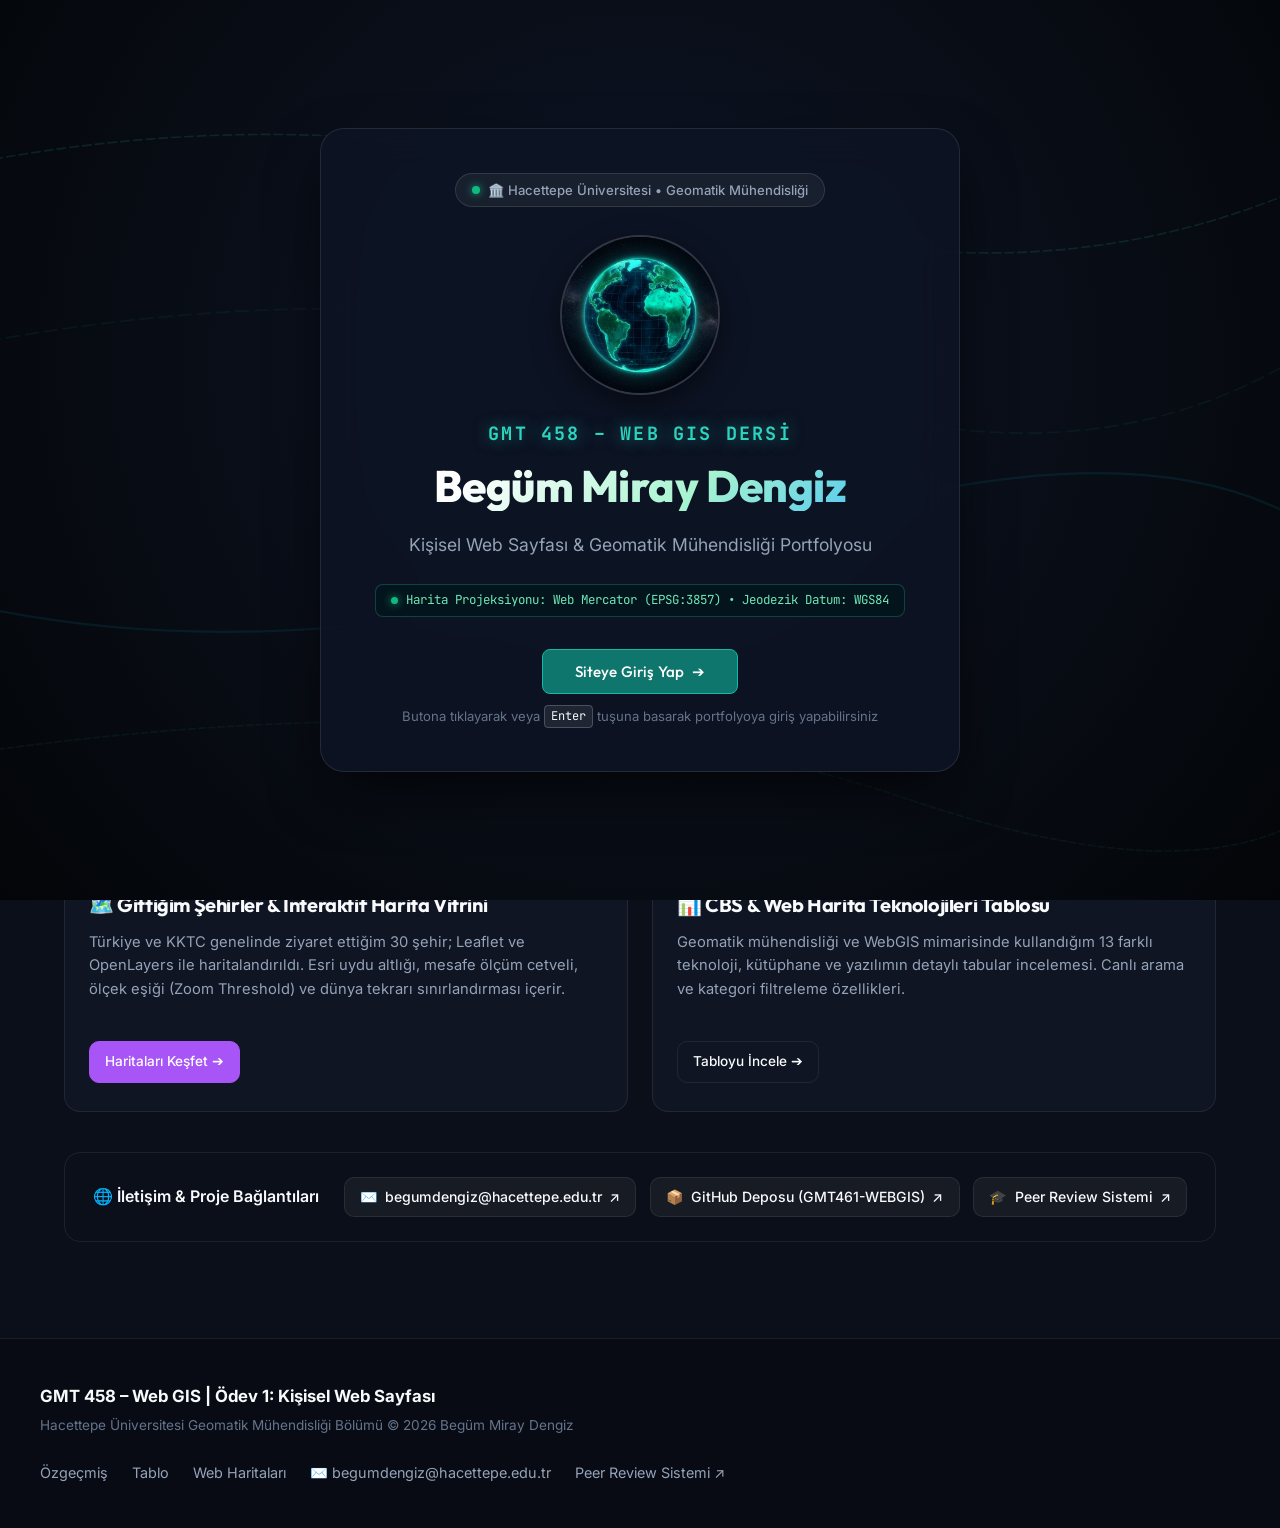
==== commit 63688e20: "feat: update resume layout, remove table proficiency column, add email, and reduce animations" ====
--- a/index.html
+++ b/index.html
@@ -8,7 +8,71 @@
   <link rel="stylesheet" href="css/style.css">
   <link rel="icon" type="image/svg+xml" href="assets/images/avatar.svg">
 </head>
-<body>
+<body class="cover-open">
+
+  <!-- =========================================================================
+       Sade & Modern Dünya Resimli Giriş Kapak Ekranı (Clean Earth Globe Cover)
+       ========================================================================= -->
+  <aside id="siteCoverOverlay" class="site-cover-overlay" aria-label="Giriş Kapak Ekranı">
+    
+    <!-- Yumuşak Topoğrafik Çizgi Arka Planı (Sade & Zarif) -->
+    <svg class="cover-topo-svg" viewBox="0 0 1200 800" preserveAspectRatio="none" aria-hidden="true">
+      <defs>
+        <linearGradient id="topoGrad1" x1="0%" y1="0%" x2="100%" y2="0%">
+          <stop offset="0%" stop-color="#2dd4bf" stop-opacity="0.3" />
+          <stop offset="50%" stop-color="#10b981" stop-opacity="0.6" />
+          <stop offset="100%" stop-color="#06b6d4" stop-opacity="0.2" />
+        </linearGradient>
+      </defs>
+      <path class="topo-line topo-1" d="M -100,160 Q 300,70 650,180 T 1300,130" />
+      <path class="topo-line topo-2" d="M -100,320 Q 380,220 720,340 T 1300,260" />
+      <path class="topo-line topo-3" d="M -100,520 Q 250,620 700,480 T 1300,530" />
+      <path class="topo-line topo-4" d="M -100,680 Q 480,590 850,710 T 1300,640" />
+    </svg>
+
+    <!-- Cam Efektli & Sade Karşılama Kartı -->
+    <div class="cover-modal-card">
+      
+      <div class="cover-badge-pill">
+        <span class="badge-pulsing-dot"></span>
+        <span data-i18n="cover.badge">Hacettepe Üniversitesi • Geomatik Mühendisliği</span>
+      </div>
+
+      <!-- Sade & Parlayan 3D Dünya Resmi (Clean Earth Globe) -->
+      <div class="cover-globe-container">
+        <img src="assets/images/earth_globe.jpg" alt="WebGIS Earth Globe" class="cover-globe-img">
+      </div>
+
+      <h1 class="cover-title">
+        <span class="cover-title-sub" data-i18n="cover.sub">GMT 458 – WEB GIS DERSİ</span>
+        <span class="cover-title-main shimmer-text" data-i18n="cover.name">Begüm Miray Dengiz</span>
+      </h1>
+
+      <p class="cover-tagline" data-i18n="cover.tagline">
+        Kişisel Web Sayfası & Geomatik Mühendisliği Portfolyosu
+      </p>
+
+      <!-- Cartographic Status Bar -->
+      <div class="cover-geo-status">
+        <span class="geo-status-dot"></span>
+        <span data-i18n="cover.geo_status">Harita Projeksiyonu: Web Mercator (EPSG:3857) • Jeodezik Datum: WGS84</span>
+      </div>
+
+      <!-- Action Enter Button -->
+      <div class="cover-action-box">
+        <button id="coverEnterBtn" class="cover-enter-btn" title="Siteye Giriş Yap ve Portfolyoyu Keşfet">
+          <span class="btn-content">
+            <span data-i18n="cover.btn">Siteye Giriş Yap</span>
+            <span class="btn-arrow">➔</span>
+          </span>
+        </button>
+        <p class="cover-hint-text" data-i18n="cover.hint">
+          Butona tıklayarak veya <kbd>Enter</kbd> tuşuna basarak portfolyoya giriş yapabilirsiniz
+        </p>
+      </div>
+
+    </div>
+  </aside>
 
   <!-- Site Navigation -->
   <header class="site-header">
@@ -19,6 +83,9 @@
       </a>
 
       <div class="nav-right-cluster">
+        <!-- Re-open Intro Cover Button -->
+        <button id="reopenCoverBtn" class="intro-cover-btn" aria-label="Giriş Kapağını Göster" title="Açılış Kapak Animasyonunu Tekrar Oynat" data-i18n="nav.cover_btn">🎬 Giriş Kapağı</button>
+
         <!-- Multi-Language Selector (TR / EN) -->
         <div class="lang-switcher" role="group" aria-label="Dil Seçimi / Language Selector">
           <button class="lang-btn active" data-lang="tr" title="Türkçe">TR</button>
@@ -50,13 +117,12 @@
           <span data-i18n="hero.greeting">Merhaba, Ben</span> <span data-i18n="hero.name">Begüm Miray Dengiz</span>
         </h1>
         <div class="hero-role">
-          <span data-i18n="hero.role">📐 Geomatik Mühendisliği Son Sınıf Öğrencisi & WebGIS Geliştiricisi</span>
+          <span data-i18n="hero.role">📐 Geomatik Mühendisliği Son Sınıf Öğrencisi</span>
         </div>
         <p class="hero-bio" data-i18n="hero.bio">
           Hacettepe Üniversitesi Mühendislik Fakültesi Geomatik Mühendisliği Bölümü son sınıf öğrencisiyim. 
           Mesleki stajlarımı <strong>Karayolları 4. Bölge Müdürlüğü</strong>, <strong>Doruk Harita Şirketi</strong> 
-          ve <strong>Çankaya LİHKAB</strong> bünyesinde tamamladım. Coğrafi Bilgi Sistemleri (CBS), açık kaynaklı WebGIS 
-          haritalama teknolojileri (Leaflet, OpenLayers) ve mekânsal veri analizleri üzerine çalışmalarımı sürdürüyorum.
+          ve <strong>Çankaya LİHKAB</strong> bünyesinde tamamladım.
         </p>
 
         <div class="hero-actions">
@@ -64,56 +130,26 @@
             <span data-i18n="hero.btn_maps">🗺️ Web Haritalarını İncele (30 Şehir)</span>
           </a>
           <a href="technologies.html" class="btn btn-secondary">
-            <span data-i18n="hero.btn_tech">📊 Teknolojiler & Beceriler</span>
+            <span data-i18n="hero.btn_tech">📊 Teknolojiler</span>
           </a>
-        </div>
-      </div>
-
-      <!-- Avatar Card -->
-      <div class="hero-avatar-card">
-        <div class="avatar-wrapper animate-float">
-          <img src="assets/images/avatar.svg" alt="Begüm Miray Dengiz Avatar" class="avatar-img animate-pulse-glow">
-          <div class="avatar-status-badge">
-            <span class="status-dot"></span>
-            <span data-i18n="hero.avatar_role">Son Sınıf Öğrencisi</span>
-          </div>
-        </div>
-        <h3 style="font-size: 1.2rem; margin-top: 0.5rem;" data-i18n="hero.name">Begüm Miray Dengiz</h3>
-        <p style="font-size: 0.88rem; color: var(--text-muted);" data-i18n="hero.avatar_sub">Hacettepe Geomatik Müh.</p>
-      </div>
-    </section>
-
-    <!-- 3-Column Simple & Elegant Profile Cards -->
+          <a href="mailto:begumdengiz@hacettepe.edu.tr" class="btn btn-secondary" title="E-Posta Gönder">
+            <span>✉️ begumdengiz@hacettepe.edu.tr</span>
+          </a>
+        </div>
+      </div>
+    </section>
+
+    <!-- Simple & Elegant Academic Education Card -->
     <section class="simple-section animate-fade-up">
       <div class="profile-cards-grid">
         
-        <!-- Card 1: Academic Education -->
+        <!-- Academic Education Card -->
         <article class="profile-card">
           <span class="profile-card-icon">🎓</span>
           <h3 data-i18n="cards.edu_title">Akademik Eğitim</h3>
-          <span class="card-subtitle" data-i18n="cards.edu_sub">Hacettepe Üniversitesi (2020 – 2026)</span>
+          <span class="card-subtitle" data-i18n="cards.edu_sub">Hacettepe Üniversitesi (2022 – Günümüz)</span>
           <p data-i18n="cards.edu_desc">
             Mühendislik Fakültesi Geomatik Mühendisliği Bölümü. CBS, Fotogrametri, Jeodezi, Uzaktan Algılama ve GMT 458 Web GIS dersi kapsamında açık kaynaklı mekânsal yazılım mimarileri.
-          </p>
-        </article>
-
-        <!-- Card 2: Professional Internships -->
-        <article class="profile-card">
-          <span class="profile-card-icon">💼</span>
-          <h3 data-i18n="cards.intern_title">Mesleki Stajlar</h3>
-          <span class="card-subtitle" data-i18n="cards.intern_sub">Kamu ve Özel Sektör Deneyimi</span>
-          <p data-i18n="cards.intern_desc">
-            <strong>Karayolları 4. Bölge Müdürlüğü</strong> (yol & güzergah etüdü), <strong>Doruk Harita</strong> (halihazır harita üretimi & kadastro) ve <strong>Çankaya LİHKAB</strong> (lisanslı harita bürosu, tescil ve aplikasyon).
-          </p>
-        </article>
-
-        <!-- Card 3: Focus & Research Areas -->
-        <article class="profile-card">
-          <span class="profile-card-icon">🔬</span>
-          <h3 data-i18n="cards.focus_title">İlgi & Uzmanlık Alanları</h3>
-          <span class="card-subtitle" data-i18n="cards.focus_sub">Mekânsal Bilişim & Web Teknolojileri</span>
-          <p data-i18n="cards.focus_desc">
-            Açık kaynaklı WebGIS kütüphaneleri (Leaflet, OpenLayers), masaüstü CBS (QGIS, ArcGIS), mekânsal veritabanı (PostGIS) ve modern web geliştirme (HTML5, CSS3, JavaScript).
           </p>
         </article>
 
@@ -163,6 +199,11 @@
         🌐 İletişim & Proje Bağlantıları
       </div>
       <div class="contact-links-group">
+        <a href="mailto:begumdengiz@hacettepe.edu.tr" class="contact-pill-link">
+          <span>✉️</span>
+          <span>begumdengiz@hacettepe.edu.tr</span>
+          <span>↗</span>
+        </a>
         <a href="https://github.com/begum-miray/GMT461-WEBGIS" target="_blank" rel="noopener" class="contact-pill-link">
           <span>📦</span>
           <span data-i18n="contact.github">GitHub Deposu (GMT461-WEBGIS)</span>
@@ -189,6 +230,7 @@
         <li><a href="index.html" data-i18n="nav.resume">Özgeçmiş</a></li>
         <li><a href="technologies.html" data-i18n="nav.table">Tablo</a></li>
         <li><a href="maps.html" data-i18n="nav.maps">Web Haritaları</a></li>
+        <li><a href="mailto:begumdengiz@hacettepe.edu.tr">✉️ begumdengiz@hacettepe.edu.tr</a></li>
         <li><a href="https://gmt458.hacettepe.edu.tr/" target="_blank" rel="noopener" data-i18n="footer.review">Peer Review Sistemi ↗</a></li>
       </ul>
     </div>
--- a/css/style.css
+++ b/css/style.css
@@ -7,13 +7,13 @@
 @import url('https://fonts.googleapis.com/css2?family=Inter:wght@300;400;500;600;700&family=Outfit:wght@500;600;700;800&family=JetBrains+Mono:wght@400;500&display=swap');
 
 :root {
-  /* Default: Dark Theme with Vibrant Purple & Electric Blue */
-  --bg-primary: #0d0f1d;
-  --bg-secondary: #13172b;
-  --bg-card: rgba(23, 27, 49, 0.72);
-  --bg-card-hover: rgba(33, 40, 71, 0.85);
-  --border-color: rgba(168, 85, 247, 0.18);
-  --border-glow: rgba(139, 92, 246, 0.45);
+  /* Default: Dark Theme - Clean, Minimal & Elegant Slate */
+  --bg-primary: #0b0f19;
+  --bg-secondary: #111827;
+  --bg-card: rgba(17, 24, 39, 0.72);
+  --bg-card-hover: rgba(24, 34, 53, 0.85);
+  --border-color: rgba(255, 255, 255, 0.08);
+  --border-glow: rgba(56, 189, 248, 0.25);
 
   /* Primary Brand: Violet & Electric Blue Palette */
   --primary: #a855f7;        /* Vibrant Purple/Violet */
@@ -39,24 +39,24 @@
   /* Shadows & Glassmorphism */
   --shadow-sm: 0 4px 12px rgba(0, 0, 0, 0.25);
   --shadow-md: 0 12px 30px -5px rgba(0, 0, 0, 0.45), 0 8px 10px -6px rgba(0, 0, 0, 0.3);
-  --shadow-glow: 0 0 25px rgba(168, 85, 247, 0.3);
-  --shadow-blue-glow: 0 0 25px rgba(56, 189, 248, 0.25);
-  --glass-bg: rgba(19, 23, 43, 0.75);
-  --glass-border: 1px solid rgba(168, 85, 247, 0.2);
+  --shadow-glow: 0 0 20px rgba(168, 85, 247, 0.2);
+  --shadow-blue-glow: 0 0 20px rgba(56, 189, 248, 0.2);
+  --glass-bg: rgba(17, 24, 39, 0.75);
+  --glass-border: 1px solid rgba(255, 255, 255, 0.08);
 
   /* Transitions */
   --transition-fast: 0.2s ease;
   --transition-normal: 0.3s ease;
 }
 
-/* Light Theme Mode */
+/* Light Theme Mode - Clean, Bright & Fresh */
 [data-theme="light"] {
-  --bg-primary: #f5f3ff;
-  --bg-secondary: #ede9fe;
-  --bg-card: rgba(255, 255, 255, 0.85);
-  --bg-card-hover: rgba(255, 255, 255, 0.98);
-  --border-color: rgba(139, 92, 246, 0.2);
-  --border-glow: rgba(139, 92, 246, 0.5);
+  --bg-primary: #f8fafc;
+  --bg-secondary: #f1f5f9;
+  --bg-card: rgba(255, 255, 255, 0.92);
+  --bg-card-hover: #ffffff;
+  --border-color: rgba(0, 0, 0, 0.08);
+  --border-glow: rgba(14, 165, 233, 0.25);
 
   --primary: #7c3aed;
   --primary-hover: #6d28d9;
@@ -65,15 +65,15 @@
   --accent: #4f46e5;
   --accent-cyan: #0891b2;
 
-  --text-main: #1e1b4b;
+  --text-main: #0f172a;
   --text-muted: #475569;
   --text-subtle: #64748b;
 
-  --shadow-sm: 0 4px 12px rgba(124, 58, 237, 0.08);
-  --shadow-md: 0 12px 30px -5px rgba(124, 58, 237, 0.12);
-  --shadow-glow: 0 0 20px rgba(124, 58, 237, 0.2);
-  --glass-bg: rgba(255, 255, 255, 0.85);
-  --glass-border: 1px solid rgba(139, 92, 246, 0.25);
+  --shadow-sm: 0 4px 12px rgba(0, 0, 0, 0.05);
+  --shadow-md: 0 10px 25px -5px rgba(0, 0, 0, 0.08);
+  --shadow-glow: 0 0 15px rgba(124, 58, 237, 0.15);
+  --glass-bg: rgba(255, 255, 255, 0.9);
+  --glass-border: 1px solid rgba(0, 0, 0, 0.08);
 }
 
 /* Base Resets */
@@ -97,10 +97,7 @@
   display: flex;
   flex-direction: column;
   overflow-x: hidden;
-  background-image: 
-    radial-gradient(circle at 12% 18%, rgba(168, 85, 247, 0.15) 0%, transparent 42%),
-    radial-gradient(circle at 88% 70%, rgba(56, 189, 248, 0.12) 0%, transparent 48%),
-    radial-gradient(circle at 50% 90%, rgba(129, 140, 248, 0.08) 0%, transparent 50%);
+  background-image: radial-gradient(circle at 50% 0%, rgba(56, 189, 248, 0.03) 0%, transparent 50%);
   transition: background-color var(--transition-normal), color var(--transition-normal);
 }
 
@@ -131,30 +128,27 @@
    ========================================================================== */
 
 @keyframes pulseGlow {
-  0% {
-    box-shadow: 0 0 0 0 rgba(168, 85, 247, 0.6);
-  }
-  70% {
-    box-shadow: 0 0 0 18px rgba(168, 85, 247, 0);
-  }
-  100% {
-    box-shadow: 0 0 0 0 rgba(168, 85, 247, 0);
+  0%, 100% {
+    box-shadow: 0 0 0 0 rgba(168, 85, 247, 0.3);
+  }
+  50% {
+    box-shadow: 0 0 0 6px rgba(168, 85, 247, 0);
   }
 }
 
 @keyframes floatSlow {
   0%, 100% {
-    transform: translateY(0px) rotate(0deg);
+    transform: translateY(0px);
   }
   50% {
-    transform: translateY(-8px) rotate(0.5deg);
+    transform: translateY(-3px);
   }
 }
 
 @keyframes slideInUp {
   from {
     opacity: 0;
-    transform: translateY(24px);
+    transform: translateY(10px);
   }
   to {
     opacity: 1;
@@ -172,17 +166,13 @@
 }
 
 @keyframes beaconPulse {
-  0% {
-    transform: scale(0.95);
-    opacity: 0.95;
+  0%, 100% {
+    opacity: 1;
+    transform: scale(1);
   }
   50% {
-    transform: scale(1.2);
-    opacity: 0.4;
-  }
-  100% {
-    transform: scale(0.95);
-    opacity: 0.95;
+    opacity: 0.6;
+    transform: scale(1.05);
   }
 }
 
@@ -198,17 +188,17 @@
   }
 }
 
-/* Animation Helper Classes */
+/* Animation Helper Classes (Subtle & Reduced Motion) */
 .animate-float {
-  animation: floatSlow 4.5s ease-in-out infinite;
+  animation: none;
 }
 
 .animate-pulse-glow {
-  animation: pulseGlow 2.8s infinite;
+  animation: none;
 }
 
 .animate-fade-up {
-  animation: slideInUp 0.7s cubic-bezier(0.16, 1, 0.3, 1) forwards;
+  animation: slideInUp 0.35s ease-out forwards;
 }
 
 .shimmer-text {
@@ -217,7 +207,6 @@
   color: transparent;
   -webkit-background-clip: text;
   background-clip: text;
-  animation: shimmer 6s linear infinite;
 }
 
 [data-theme="light"] .shimmer-text {
@@ -342,26 +331,28 @@
   font-weight: 600;
 }
 
-/* Theme Toggle Button (Sun / Moon) */
+/* Theme Toggle Button (Sun / Moon) - Clean & Simple */
 .theme-toggle-btn {
-  background: rgba(168, 85, 247, 0.12);
+  background: rgba(255, 255, 255, 0.05);
   border: 1px solid var(--border-color);
   color: var(--primary-light);
   width: 38px;
   height: 38px;
-  border-radius: 10px;
+  border-radius: 8px;
   display: flex;
   align-items: center;
   justify-content: center;
   cursor: pointer;
   font-size: 1.15rem;
-  transition: all var(--transition-fast);
+  transition: background-color var(--transition-fast), border-color var(--transition-fast);
+  box-shadow: none;
 }
 
 .theme-toggle-btn:hover {
-  transform: rotate(20deg) scale(1.08);
-  background: rgba(168, 85, 247, 0.25);
-  box-shadow: 0 0 15px rgba(168, 85, 247, 0.4);
+  background: rgba(255, 255, 255, 0.1);
+  border-color: var(--text-subtle);
+  transform: none;
+  box-shadow: none;
 }
 
 /* Mobile Menu Toggle */
@@ -426,17 +417,14 @@
    ========================================================================== */
 
 .hero-grid {
-  display: grid;
-  grid-template-columns: 1fr 340px;
-  gap: 3rem;
-  align-items: center;
+  display: block;
   margin-bottom: 4rem;
   background: var(--bg-card);
   backdrop-filter: blur(18px);
   -webkit-backdrop-filter: blur(18px);
   border: var(--glass-border);
   border-radius: 24px;
-  padding: 3rem;
+  padding: 3.25rem 3.5rem;
   box-shadow: var(--shadow-md);
   position: relative;
   overflow: hidden;
@@ -474,6 +462,7 @@
   line-height: 1.75;
   color: var(--text-muted);
   margin-bottom: 2rem;
+  max-width: 900px;
 }
 
 .hero-actions {
@@ -485,40 +474,52 @@
 .btn {
   display: inline-flex;
   align-items: center;
+  justify-content: center;
   gap: 0.5rem;
-  padding: 0.75rem 1.5rem;
-  border-radius: 12px;
-  font-weight: 600;
-  font-size: 0.95rem;
+  padding: 0.65rem 1.35rem;
+  border-radius: 8px;
+  font-weight: 500;
+  font-size: 0.92rem;
   cursor: pointer;
-  transition: all var(--transition-normal);
-  border: none;
+  transition: background-color var(--transition-fast), border-color var(--transition-fast), color var(--transition-fast);
+  border: 1px solid transparent;
+  box-shadow: none;
+  text-decoration: none;
 }
 
 .btn-primary {
-  background: linear-gradient(135deg, var(--primary), #6366f1);
+  background: var(--primary);
   color: #ffffff;
-  box-shadow: 0 4px 18px rgba(168, 85, 247, 0.45);
+  border-color: var(--primary);
+  box-shadow: none;
 }
 
 .btn-primary:hover {
-  transform: translateY(-2px);
-  box-shadow: 0 6px 25px rgba(168, 85, 247, 0.65);
+  background: var(--primary-hover);
+  border-color: var(--primary-hover);
   color: #ffffff;
+  transform: none;
+  box-shadow: none;
 }
 
 .btn-secondary {
-  background: rgba(168, 85, 247, 0.08);
+  background: transparent;
   color: var(--text-main);
   border: 1px solid var(--border-color);
+  box-shadow: none;
 }
 
 .btn-secondary:hover {
-  background: rgba(168, 85, 247, 0.18);
+  background: rgba(255, 255, 255, 0.06);
+  border-color: var(--text-subtle);
   color: var(--text-main);
-  border-color: var(--primary);
-  transform: translateY(-2px);
-  box-shadow: 0 4px 15px rgba(168, 85, 247, 0.2);
+  transform: none;
+  box-shadow: none;
+}
+
+[data-theme="light"] .btn-secondary:hover {
+  background: rgba(0, 0, 0, 0.05);
+  border-color: var(--border-color);
 }
 
 .hero-avatar-card {
@@ -786,22 +787,32 @@
 }
 
 .filter-btn {
-  background: rgba(168, 85, 247, 0.08);
+  background: transparent;
   border: 1px solid var(--border-color);
   color: var(--text-muted);
-  padding: 0.4rem 0.85rem;
-  border-radius: 8px;
+  padding: 0.38rem 0.8rem;
+  border-radius: 6px;
   font-size: 0.82rem;
-  font-weight: 600;
+  font-weight: 500;
   cursor: pointer;
-  transition: all var(--transition-fast);
-}
-
-.filter-btn:hover, .filter-btn.active {
+  box-shadow: none;
+  transition: background-color var(--transition-fast), color var(--transition-fast), border-color var(--transition-fast);
+}
+
+.filter-btn:hover {
+  background: rgba(255, 255, 255, 0.06);
+  color: var(--text-main);
+  border-color: var(--text-subtle);
+  transform: none;
+  box-shadow: none;
+}
+
+.filter-btn.active {
   background: var(--primary);
   color: #ffffff;
   border-color: var(--primary);
-  box-shadow: 0 0 12px rgba(168, 85, 247, 0.35);
+  transform: none;
+  box-shadow: none;
 }
 
 .table-container {
@@ -1107,7 +1118,7 @@
   background: var(--primary) !important;
   color: #ffffff !important;
   border-color: var(--primary-light) !important;
-  box-shadow: 0 0 15px rgba(168, 85, 247, 0.6) !important;
+  box-shadow: none !important;
 }
 
 /* Base Layer Selector Ribbon */
@@ -1145,18 +1156,28 @@
   border: 1px solid var(--border-color);
   color: var(--text-muted);
   padding: 0.35rem 0.8rem;
-  border-radius: 8px;
+  border-radius: 6px;
   font-size: 0.8rem;
-  font-weight: 600;
+  font-weight: 500;
   cursor: pointer;
-  transition: all var(--transition-fast);
-}
-
-.layer-pill-btn:hover, .layer-pill-btn.active {
+  box-shadow: none;
+  transition: background-color var(--transition-fast), border-color var(--transition-fast), color var(--transition-fast);
+}
+
+.layer-pill-btn:hover {
+  background: rgba(255, 255, 255, 0.08);
+  border-color: var(--text-subtle);
+  color: var(--text-main);
+  transform: none;
+  box-shadow: none;
+}
+
+.layer-pill-btn.active {
   background: var(--primary);
   color: #ffffff;
   border-color: var(--primary);
-  box-shadow: 0 0 10px rgba(168, 85, 247, 0.4);
+  transform: none;
+  box-shadow: none;
 }
 
 /* Map Interactive Control & Issue Solution Panel */
@@ -1455,28 +1476,30 @@
   overflow: hidden !important;
 }
 
-/* Navbar Intro Button */
+/* Navbar Intro Button - Clean & Simple */
 .intro-cover-btn {
   display: inline-flex;
   align-items: center;
   gap: 0.35rem;
-  padding: 0.42rem 0.85rem;
-  font-size: 0.82rem;
+  padding: 0.38rem 0.8rem;
+  font-size: 0.8rem;
   font-family: var(--font-body);
-  font-weight: 600;
-  color: #2dd4bf;
-  background: rgba(16, 185, 129, 0.14);
-  border: 1px solid rgba(45, 212, 191, 0.35);
-  border-radius: 9999px;
+  font-weight: 500;
+  color: var(--text-muted);
+  background: transparent;
+  border: 1px solid var(--border-color);
+  border-radius: 6px;
   cursor: pointer;
-  transition: all var(--transition-fast);
+  box-shadow: none;
+  transition: background-color var(--transition-fast), color var(--transition-fast), border-color var(--transition-fast);
 }
 
 .intro-cover-btn:hover {
-  background: rgba(16, 185, 129, 0.28);
-  border-color: #2dd4bf;
-  transform: translateY(-1px);
-  box-shadow: 0 0 16px rgba(45, 212, 191, 0.45);
+  background: rgba(255, 255, 255, 0.08);
+  border-color: var(--text-subtle);
+  color: var(--text-main);
+  transform: none;
+  box-shadow: none;
 }
 
 /* Fullscreen Cover Overlay */
@@ -1490,7 +1513,7 @@
   align-items: center;
   justify-content: center;
   padding: 1.5rem;
-  background: radial-gradient(circle at 50% 45%, #052a30 0%, #031c21 55%, #010c0f 100%);
+  background: radial-gradient(circle at 50% 40%, #0d1527 0%, #080c14 60%, #030508 100%);
   overflow: hidden;
   opacity: 1;
   visibility: visible;
@@ -1511,14 +1534,14 @@
   pointer-events: none;
 }
 
-/* Topographic Contour Elevation Wave SVG Background */
+/* Topographic Contour Elevation Wave SVG Background - Faint & Clean */
 .cover-topo-svg {
   position: absolute;
   inset: 0;
   width: 100%;
   height: 100%;
   pointer-events: none;
-  opacity: 0.38;
+  opacity: 0.12;
   z-index: 1;
 }
 
@@ -1531,35 +1554,30 @@
 .topo-1 {
   stroke: #2dd4bf;
   stroke-dasharray: 8 4;
-  animation: topoFlow 25s linear infinite;
 }
 
 .topo-2 {
   stroke: #10b981;
   stroke-dasharray: 12 6;
   opacity: 0.65;
-  animation: topoFlowReverse 30s linear infinite;
 }
 
 .topo-3 {
   stroke: #06b6d4;
   stroke-width: 2;
   opacity: 0.85;
-  animation: topoWave 12s ease-in-out infinite alternate;
 }
 
 .topo-4 {
   stroke: #34d399;
   stroke-dasharray: 6 3;
   opacity: 0.55;
-  animation: topoFlow 20s linear infinite;
 }
 
 .topo-5 {
   stroke: #14b8a6;
   stroke-dasharray: 10 5;
   opacity: 0.75;
-  animation: topoFlowReverse 22s linear infinite;
 }
 
 @keyframes topoFlow {
@@ -1607,21 +1625,18 @@
 .ring-outer {
   width: 840px;
   height: 840px;
-  animation: radarSpin 50s linear infinite;
 }
 
 .ring-mid {
   width: 620px;
   height: 620px;
   border-color: rgba(16, 185, 129, 0.32);
-  animation: radarSpinReverse 32s linear infinite;
 }
 
 .ring-inner {
   width: 400px;
   height: 400px;
   border: 1px solid rgba(45, 212, 191, 0.45);
-  animation: radarSpin 22s linear infinite;
 }
 
 .range-tag {
@@ -1649,19 +1664,9 @@
   to { transform: translate(-50%, -50%) rotate(0deg); }
 }
 
-/* Radar Scan Beam */
+/* Radar Scan Beam - Disabled for reduced animation */
 .cover-scan-beam {
-  position: absolute;
-  top: 50%;
-  left: 50%;
-  width: 420px;
-  height: 420px;
-  transform-origin: top left;
-  background: conic-gradient(from 0deg, rgba(45, 212, 191, 0.25) 0deg, rgba(16, 185, 129, 0.08) 35deg, transparent 65deg);
-  border-radius: 100% 0 0 0;
-  pointer-events: none;
-  z-index: 2;
-  animation: scanSweep 8s linear infinite;
+  display: none;
 }
 
 @keyframes scanSweep {
@@ -1718,24 +1723,21 @@
 .tag-left { left: 24px; top: 50%; transform: translateY(-50%) rotate(-90deg); }
 .tag-right { right: 24px; top: 50%; transform: translateY(-50%) rotate(90deg); }
 
-/* Central Glassmorphic Card (Emerald & Teal Cartography) */
+/* Central Glassmorphic Card (Clean & Minimalist Slate) */
 .cover-modal-card {
   position: relative;
   z-index: 10;
-  max-width: 660px;
+  max-width: 640px;
   width: 100%;
-  background: rgba(3, 28, 33, 0.9);
-  border: 1px solid rgba(45, 212, 191, 0.45);
-  border-radius: 28px;
-  padding: 3rem 2.5rem;
+  background: rgba(13, 20, 36, 0.88);
+  border: 1px solid rgba(255, 255, 255, 0.1);
+  border-radius: 24px;
+  padding: 2.75rem 2.25rem;
   text-align: center;
-  backdrop-filter: blur(24px);
-  -webkit-backdrop-filter: blur(24px);
-  box-shadow: 
-    0 24px 60px -12px rgba(0, 0, 0, 0.85),
-    0 0 50px rgba(16, 185, 129, 0.3),
-    inset 0 1px 1px rgba(255, 255, 255, 0.2);
-  animation: slideInUp 0.8s cubic-bezier(0.16, 1, 0.3, 1) forwards;
+  backdrop-filter: blur(20px);
+  -webkit-backdrop-filter: blur(20px);
+  box-shadow: 0 24px 60px -12px rgba(0, 0, 0, 0.75);
+  animation: slideInUp 0.4s ease-out forwards;
 }
 
 /* Cover Badge Pill */
@@ -1743,13 +1745,13 @@
   display: inline-flex;
   align-items: center;
   gap: 0.5rem;
-  padding: 0.4rem 1.1rem;
-  background: rgba(16, 185, 129, 0.15);
-  border: 1px solid rgba(45, 212, 191, 0.45);
+  padding: 0.35rem 1rem;
+  background: rgba(255, 255, 255, 0.05);
+  border: 1px solid rgba(255, 255, 255, 0.12);
   border-radius: 9999px;
   font-size: 0.82rem;
-  font-weight: 600;
-  color: #2dd4bf;
+  font-weight: 500;
+  color: var(--text-muted);
   margin-bottom: 1.25rem;
 }
 
@@ -1759,10 +1761,33 @@
   border-radius: 50%;
   background-color: #10b981;
   box-shadow: 0 0 8px #10b981;
-  animation: beaconPulse 1.8s infinite;
-}
-
-/* Emblem Container with Orbiting Satellite & Compass Rose */
+}
+
+/* Clean Minimalist Earth Globe */
+.cover-globe-container {
+  display: flex;
+  justify-content: center;
+  align-items: center;
+  margin: 0.5rem auto 1.5rem auto;
+  position: relative;
+}
+
+.cover-globe-img {
+  width: 160px;
+  height: 160px;
+  border-radius: 50%;
+  object-fit: cover;
+  box-shadow: 0 10px 30px rgba(0, 0, 0, 0.45);
+  border: 2px solid rgba(255, 255, 255, 0.15);
+  transition: transform var(--transition-normal);
+}
+
+.cover-globe-img:hover {
+  transform: scale(1.03);
+  box-shadow: 0 14px 40px rgba(0, 0, 0, 0.55);
+}
+
+/* Emblem Container with Static Compass Rose & Subtle Emblem */
 .cover-emblem-container {
   position: relative;
   display: inline-flex;
@@ -1781,7 +1806,6 @@
   border: 1px dashed rgba(45, 212, 191, 0.45);
   transform: rotate(-25deg);
   pointer-events: none;
-  animation: orbitTilt 10s ease-in-out infinite alternate;
 }
 
 .orbiting-satellite {
@@ -1790,18 +1814,7 @@
   left: 50%;
   font-size: 1.25rem;
   transform: translateX(-50%);
-  animation: satelliteRevolution 8s linear infinite;
   filter: drop-shadow(0 0 8px #2dd4bf);
-}
-
-@keyframes satelliteRevolution {
-  0% { transform: rotate(0deg) translateX(67px) rotate(0deg); }
-  100% { transform: rotate(360deg) translateX(67px) rotate(-360deg); }
-}
-
-@keyframes orbitTilt {
-  0% { transform: rotate(-25deg) scale(1); }
-  100% { transform: rotate(-15deg) scale(1.05); }
 }
 
 .cover-logo-emblem {
@@ -1820,7 +1833,6 @@
 .compass-rose-svg {
   width: 80px;
   height: 80px;
-  animation: compassBreathing 14s ease-in-out infinite;
 }
 
 @keyframes compassBreathing {
@@ -1935,7 +1947,7 @@
   animation: beaconPulse 1.8s infinite;
 }
 
-/* Enter Action Button (Emerald / Teal / Cyan Gradient) */
+/* Enter Action Button - Clean, Modern & Elegant */
 .cover-action-box {
   display: flex;
   flex-direction: column;
@@ -1948,44 +1960,30 @@
   display: inline-flex;
   align-items: center;
   justify-content: center;
-  padding: 1.05rem 2.8rem;
+  padding: 0.75rem 2rem;
   font-family: var(--font-heading);
-  font-size: 1.1rem;
-  font-weight: 700;
-  letter-spacing: 0.04em;
+  font-size: 0.95rem;
+  font-weight: 500;
+  letter-spacing: 0.01em;
   color: #ffffff;
-  background: linear-gradient(135deg, #059669 0%, #0d9488 50%, #0284c7 100%);
-  border: none;
-  border-radius: 9999px;
+  background: #0f766e;
+  border: 1px solid #14b8a6;
+  border-radius: 8px;
   cursor: pointer;
-  overflow: hidden;
-  box-shadow: 
-    0 10px 25px -5px rgba(5, 150, 105, 0.5),
-    0 0 35px rgba(45, 212, 191, 0.45);
-  transition: all 0.25s cubic-bezier(0.16, 1, 0.3, 1);
+  box-shadow: none;
+  transition: background-color var(--transition-fast), border-color var(--transition-fast);
 }
 
 .cover-enter-btn:hover {
-  transform: scale(1.04) translateY(-2px);
-  box-shadow: 
-    0 15px 35px -5px rgba(5, 150, 105, 0.7),
-    0 0 55px rgba(45, 212, 191, 0.65);
+  background: #115e59;
+  border-color: #2dd4bf;
+  transform: none;
+  box-shadow: none;
 }
 
 .cover-enter-btn:active {
-  transform: scale(0.98);
-}
-
-.btn-ripple-glow {
-  position: absolute;
-  inset: 0;
-  background: radial-gradient(circle, rgba(255, 255, 255, 0.3) 10%, transparent 70%);
-  opacity: 0;
-  transition: opacity 0.3s;
-}
-
-.cover-enter-btn:hover .btn-ripple-glow {
-  opacity: 1;
+  transform: none;
+  box-shadow: none;
 }
 
 .btn-content {
@@ -1993,15 +1991,15 @@
   z-index: 1;
   display: inline-flex;
   align-items: center;
-  gap: 0.6rem;
+  gap: 0.5rem;
 }
 
 .btn-arrow {
-  transition: transform 0.2s ease;
+  transition: none;
 }
 
 .cover-enter-btn:hover .btn-arrow {
-  transform: translateX(4px);
+  transform: none;
 }
 
 .cover-hint-text {
@@ -2238,23 +2236,27 @@
   color: var(--text-muted);
   font-family: var(--font-mono);
   font-size: 0.78rem;
-  font-weight: 700;
+  font-weight: 600;
   padding: 4px 8px;
-  border-radius: 12px;
+  border-radius: 6px;
   cursor: pointer;
-  transition: all var(--transition-fast);
+  transition: background-color var(--transition-fast), color var(--transition-fast);
   line-height: 1;
+  box-shadow: none;
 }
 
 .lang-btn:hover {
   color: var(--text-main);
-  background: rgba(45, 212, 191, 0.15);
+  background: rgba(255, 255, 255, 0.08);
+  transform: none;
+  box-shadow: none;
 }
 
 .lang-btn.active {
   color: #fff;
-  background: linear-gradient(135deg, var(--primary), var(--secondary));
-  box-shadow: 0 0 10px rgba(45, 212, 191, 0.35);
+  background: var(--primary);
+  transform: none;
+  box-shadow: none;
 }
 
 .lang-divider {
@@ -2302,9 +2304,9 @@
 }
 
 .profile-card:hover {
-  transform: translateY(-4px);
-  border-color: rgba(45, 212, 191, 0.45);
-  box-shadow: 0 12px 30px rgba(0, 0, 0, 0.25);
+  transform: none;
+  border-color: var(--text-subtle);
+  box-shadow: none;
 }
 
 .profile-card-icon {
@@ -2343,22 +2345,22 @@
 }
 
 .showcase-action-card {
-  background: linear-gradient(135deg, rgba(20, 184, 166, 0.08) 0%, rgba(168, 85, 247, 0.05) 100%);
+  background: var(--bg-card);
   border: 1px solid var(--border-color);
-  border-radius: 18px;
-  padding: 2rem 1.75rem;
+  border-radius: 16px;
+  padding: 1.75rem 1.5rem;
   display: flex;
   flex-direction: column;
   justify-content: space-between;
-  transition: all var(--transition-normal);
+  transition: border-color var(--transition-fast);
   position: relative;
   overflow: hidden;
 }
 
 .showcase-action-card:hover {
-  border-color: var(--primary-light);
-  transform: translateY(-4px);
-  box-shadow: 0 14px 35px rgba(45, 212, 191, 0.15);
+  border-color: var(--text-subtle);
+  transform: none;
+  box-shadow: none;
 }
 
 .showcase-card-header {
@@ -2425,10 +2427,10 @@
 }
 
 .contact-pill-link:hover {
-  background: rgba(45, 212, 191, 0.15);
-  border-color: var(--primary-light);
-  color: var(--primary-light);
-  transform: translateY(-2px);
-}
-
-
+  background: rgba(255, 255, 255, 0.1);
+  border-color: var(--text-subtle);
+  color: var(--text-main);
+  transform: none;
+}
+
+
